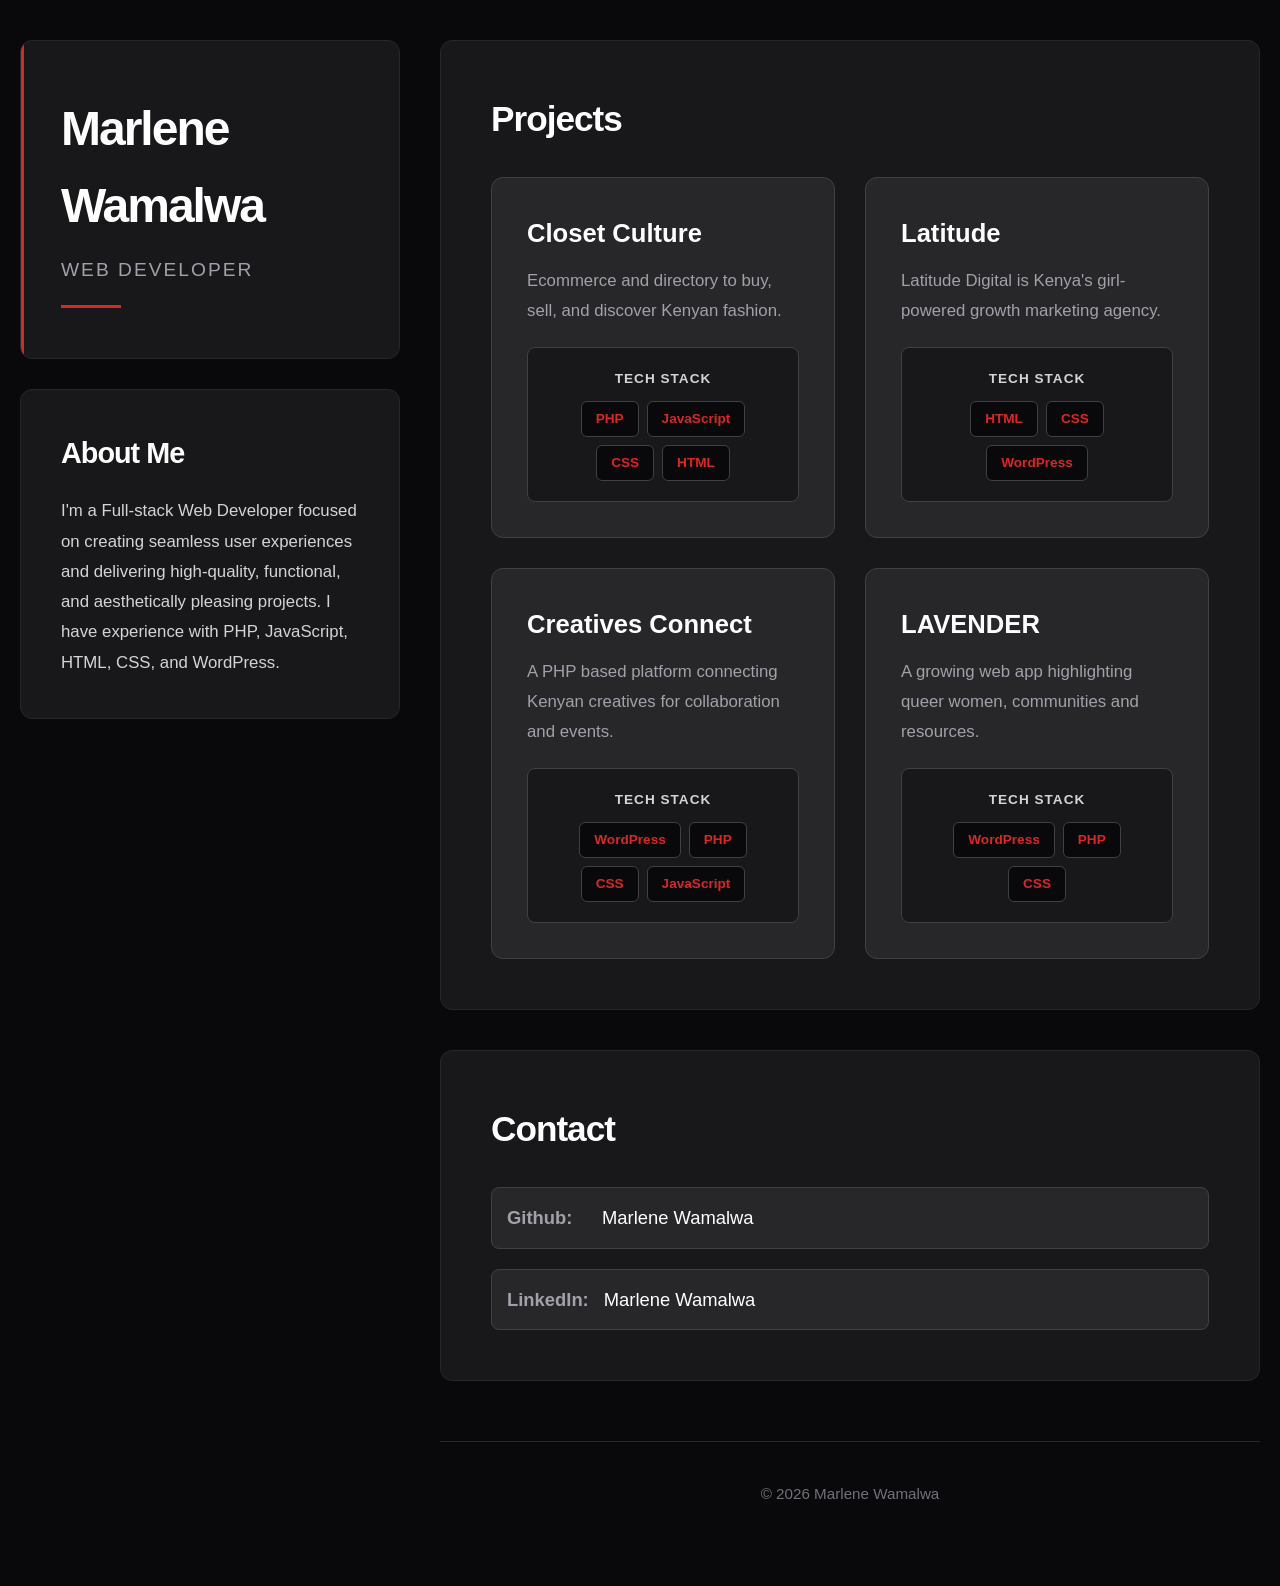
==== index.html @ 8cbe65fb "new portfolio" ====
<!DOCTYPE html>
<html lang="en">
<head>
  <meta charset="UTF-8" />
  <meta name="viewport" content="width=device-width, initial-scale=1.0" />
  <title>Marlene Wamalwa | Portfolio</title>
  <style>
    * {
      margin: 0;
      padding: 0;
      box-sizing: border-box;
    }

    body {
      font-family: -apple-system, BlinkMacSystemFont, 'Segoe UI', 'Roboto', 'Oxygen', 'Ubuntu', sans-serif;
      line-height: 1.6;
      color: #e4e4e7;
      background-color: #09090b;
      min-height: 100vh;
      overflow-x: hidden;
    }

    .container {
      display: flex;
      gap: 40px;
      max-width: 1400px;
      margin: 0 auto;
      padding: 40px 20px;
    }

    /* Animated background */
    .bg-animation {
      position: fixed;
      top: 0;
      left: 0;
      width: 100%;
      height: 100%;
      z-index: -1;
      opacity: 0.03;
    }

    .bg-animation canvas {
      display: block;
    }

    /* Left sidebar profile */
    .profile-sidebar {
      flex: 0 0 380px;
      position: sticky;
      top: 40px;
      height: fit-content;
    }

    header {
      background: #18181b;
      padding: 50px 40px;
      border-radius: 12px;
      border: 1px solid #27272a;
      margin-bottom: 30px;
      position: relative;
      overflow: hidden;
    }

    header::before {
      content: '';
      position: absolute;
      top: 0;
      left: 0;
      width: 3px;
      height: 100%;
      background: #dc2626;
    }

    header h1 {
      font-size: 3em;
      color: #ffffff;
      margin-bottom: 10px;
      font-weight: 700;
      letter-spacing: -2px;
      opacity: 0;
      animation: fadeInUp 0.8s ease forwards;
    }

    header p {
      font-size: 1.2em;
      color: #a1a1aa;
      font-weight: 400;
      letter-spacing: 2px;
      text-transform: uppercase;
      opacity: 0;
      animation: fadeInUp 0.8s ease 0.2s forwards;
    }

    .accent-line {
      width: 60px;
      height: 3px;
      background: #dc2626;
      margin: 20px 0 0;
      opacity: 0;
      animation: expandWidth 0.6s ease 0.4s forwards;
    }

    .about-section {
      background: #18181b;
      padding: 40px;
      border-radius: 12px;
      border: 1px solid #27272a;
      position: relative;
      overflow: hidden;
      opacity: 0;
      animation: fadeInUp 0.6s ease 0.3s forwards;
    }

    .about-section::before {
      content: '';
      position: absolute;
      top: 0;
      left: 0;
      width: 3px;
      height: 0;
      background: #dc2626;
      transition: height 0.5s ease;
    }

    .about-section:hover::before {
      height: 100%;
    }

    .about-section h2 {
      font-size: 1.8em;
      color: #ffffff;
      margin-bottom: 20px;
      font-weight: 600;
      letter-spacing: -1px;
    }

    .about-section p {
      font-size: 1.05em;
      color: #d4d4d8;
      line-height: 1.8;
    }

    /* Main content area */
    .main-content {
      flex: 1;
      min-width: 0;
    }

    section {
      background: #18181b;
      padding: 50px;
      margin-bottom: 40px;
      border-radius: 12px;
      border: 1px solid #27272a;
      position: relative;
      overflow: hidden;
      opacity: 0;
      transform: translateY(30px);
      animation: fadeInUp 0.6s ease forwards;
    }

    section:nth-child(1) { animation-delay: 0.5s; }
    section:nth-child(2) { animation-delay: 0.7s; }

    section::before {
      content: '';
      position: absolute;
      top: 0;
      left: 0;
      width: 3px;
      height: 0;
      background: #dc2626;
      transition: height 0.5s ease;
    }

    section:hover::before {
      height: 100%;
    }

    section h2 {
      font-size: 2.2em;
      color: #ffffff;
      margin-bottom: 30px;
      font-weight: 600;
      letter-spacing: -1px;
    }

    section p {
      font-size: 1.15em;
      color: #d4d4d8;
      line-height: 1.8;
    }

    .projects-grid {
      display: grid;
      grid-template-columns: repeat(auto-fit, minmax(320px, 1fr));
      gap: 30px;
      margin-top: 30px;
    }

    .project-link {
      text-decoration: none;
      color: inherit;
      display: block;
    }

    .project {
      background: #27272a;
      padding: 35px;
      border-radius: 12px;
      border: 1px solid #3f3f46;
      cursor: pointer;
      display: flex;
      flex-direction: column;
      height: 100%;
      position: relative;
      overflow: hidden;
      transition: all 0.3s ease;
    }

    .project:hover {
      transform: translateY(-8px);
      border-color: #dc2626;
      box-shadow: 0 20px 40px rgba(220, 38, 38, 0.2);
    }

    .project:hover h3 {
      color: #dc2626;
    }

    .project:hover .tech-stack {
      border-color: #dc2626;
    }

    .project h3 {
      font-size: 1.6em;
      color: #ffffff;
      margin-bottom: 12px;
      font-weight: 600;
      position: relative;
      z-index: 1;
      transition: all 0.3s ease;
    }

    .project > p {
      color: #a1a1aa;
      font-size: 1.05em;
      margin-bottom: 20px;
      flex-grow: 1;
      position: relative;
      z-index: 1;
    }
    
    .tech-stack {
      background: #18181b;
      border-radius: 8px;
      margin-top: auto;
      padding: 20px;
      border: 1px solid #3f3f46;
      position: relative;
      z-index: 1;
      transition: all 0.3s ease;
    }

    .tech-stack h4 {
      color: #d4d4d8;
      font-size: 0.85em;
      margin-bottom: 12px;
      text-align: center;
      text-transform: uppercase;
      letter-spacing: 1px;
      font-weight: 600;
    }

    .tech-tags {
      display: flex;
      flex-wrap: wrap;
      gap: 8px;
      justify-content: center;
    }

    .tech-tag {
      background: #09090b;
      color: #dc2626;
      padding: 6px 14px;
      border-radius: 6px;
      font-size: 0.85em;
      font-weight: 600;
      border: 1px solid #3f3f46;
      transition: all 0.2s ease;
    }

    .tech-tag:hover {
      background: #dc2626;
      color: #ffffff;
      border-color: #dc2626;
    }

    .contact-info {
      display: flex;
      flex-direction: column;
      gap: 20px;
    }

    .contact-item {
      display: flex;
      align-items: center;
      gap: 15px;
      font-size: 1.15em;
      padding: 15px;
      background: #27272a;
      border-radius: 8px;
      border: 1px solid #3f3f46;
      transition: all 0.3s ease;
    }

    .contact-item:hover {
      background: #18181b;
      border-color: #dc2626;
      transform: translateX(10px);
    }

    .contact-item span {
      color: #a1a1aa;
      font-weight: 600;
      min-width: 80px;
    }

    .contact-item a {
      color: #ffffff;
      text-decoration: none;
      font-weight: 500;
      transition: color 0.2s ease;
    }

    .contact-item a:hover {
      color: #dc2626;
    }

    footer {
      text-align: center;
      padding: 40px 20px;
      margin-top: 60px;
      border-top: 1px solid #27272a;
    }

    footer p {
      color: #71717a;
      font-size: 0.95em;
    }

    
    @keyframes fadeInUp {
      to {
        opacity: 1;
        transform: translateY(0);
      }
    }

    @keyframes expandWidth {
      to {
        opacity: 1;
        width: 60px;
      }
    }

    
    .scroll-indicator {
      position: fixed;
      top: 0;
      left: 0;
      height: 3px;
      background: #dc2626;
      z-index: 1000;
      transition: width 0.1s ease;
    }

    @media (max-width: 768px) {
      .container {
        flex-direction: column;
      }
      
      .profile-sidebar {
        position: static;
        flex: 1;
        width: 100%;
      }
      
      header h1 { font-size: 2.5em; }
      header p { font-size: 1em; }
      header { padding: 40px 30px; }
      
      .about-section { padding: 30px; }
      .about-section h2 { font-size: 1.5em; }
      
      section { padding: 30px 25px; }
      section h2 { font-size: 1.8em; }
      .projects-grid { grid-template-columns: 1fr; }
      .project { padding: 25px; }
      .contact-item { font-size: 1em; }
    }
  </style>
</head>
<body>
  
  <div class="scroll-indicator" id="scrollIndicator"></div>
  <div class="bg-animation">
    <canvas id="canvas"></canvas>
  </div>

  <div class="container">
  
    <div class="profile-sidebar">
      <header>
        <h1>Marlene Wamalwa</h1>
        <p>Web Developer</p>
        <div class="accent-line"></div>
      </header>

      <div class="about-section">
        <h2>About Me</h2>
        <p>
          I'm a Full-stack Web Developer focused on creating seamless user experiences and delivering high-quality, functional, and aesthetically pleasing projects. I have experience with PHP, JavaScript, HTML, CSS, and WordPress.
        </p>
      </div>
    </div>

  
    <div class="main-content">
      <section>
        <h2>Projects</h2>
        <div class="projects-grid">
          <a href="https://closetculture.co.ke" target="_blank" class="project-link">
            <div class="project">
              <h3>Closet Culture</h3>
              <p>Ecommerce and directory to buy, sell, and discover Kenyan fashion.</p>
              <div class="tech-stack">
                <h4>Tech Stack</h4>
                <div class="tech-tags">
                  <span class="tech-tag">PHP</span>
                  <span class="tech-tag">JavaScript</span>
                  <span class="tech-tag">CSS</span>
                  <span class="tech-tag">HTML</span>
                </div>
              </div>
            </div>
          </a>
          
          <a href="https://latitude.co.ke" target="_blank" class="project-link">
            <div class="project">
              <h3>Latitude</h3>
              <p>Latitude Digital is Kenya's girl-powered growth marketing agency.</p>
              <div class="tech-stack">
                <h4>Tech Stack</h4>
                <div class="tech-tags">
                  <span class="tech-tag">HTML</span>
                  <span class="tech-tag">CSS</span>
                  <span class="tech-tag">WordPress</span>
                </div>
              </div>
            </div>
          </a>
          
          <a href="https://creativesconnect.co.ke" target="_blank" class="project-link">
            <div class="project">
              <h3>Creatives Connect</h3>
              <p>A PHP based platform connecting Kenyan creatives for collaboration and events.</p>
              <div class="tech-stack">
                <h4>Tech Stack</h4>
                <div class="tech-tags">
                  <span class="tech-tag">WordPress</span>
                  <span class="tech-tag">PHP</span>
                  <span class="tech-tag">CSS</span>
                  <span class="tech-tag">JavaScript</span>
                </div>
              </div>
            </div>
          </a>

          <a href="https://lavender.co.ke" target="_blank" class="project-link">
            <div class="project">
              <h3>LAVENDER</h3>
              <p>A growing web app highlighting queer women, communities and resources.</p>
              <div class="tech-stack">
                <h4>Tech Stack</h4>
                <div class="tech-tags">
                  <span class="tech-tag">WordPress</span>
                  <span class="tech-tag">PHP</span>
                  <span class="tech-tag">CSS</span>
                </div>
              </div>
            </div>
          </a>
        </div>
      </section>

      <section>
        <h2>Contact</h2>
        <div class="contact-info">
          <div class="contact-item">
            <span>Github:</span>
            <a href="https://github.com/marlenewamalwa" target="_blank">Marlene Wamalwa</a>
          </div>
          <div class="contact-item">
            <span>LinkedIn:</span>
            <a href="https://www.linkedin.com/in/marlene-wamalwa-715496269/" target="_blank">Marlene Wamalwa</a>
          </div>
        </div>
      </section>

      <footer>
        <p>© 2026 Marlene Wamalwa</p>
      </footer>
    </div>
  </div>

  <script data-cfasync="false" src="/cdn-cgi/scripts/5c5dd728/cloudflare-static/email-decode.min.js"></script><script>
   
    window.addEventListener('scroll', () => {
      const winScroll = document.body.scrollTop || document.documentElement.scrollTop;
      const height = document.documentElement.scrollHeight - document.documentElement.clientHeight;
      const scrolled = (winScroll / height) * 100;
      document.getElementById('scrollIndicator').style.width = scrolled + '%';
    });

   
    const canvas = document.getElementById('canvas');
    const ctx = canvas.getContext('2d');
    
    canvas.width = window.innerWidth;
    canvas.height = window.innerHeight;

    window.addEventListener('resize', () => {
      canvas.width = window.innerWidth;
      canvas.height = window.innerHeight;
    });

    const particles = [];
    const particleCount = 50;

    class Particle {
      constructor() {
        this.x = Math.random() * canvas.width;
        this.y = Math.random() * canvas.height;
        this.vx = (Math.random() - 0.5) * 0.5;
        this.vy = (Math.random() - 0.5) * 0.5;
        this.radius = Math.random() * 2 + 1;
      }

      update() {
        this.x += this.vx;
        this.y += this.vy;

        if (this.x < 0 || this.x > canvas.width) this.vx *= -1;
        if (this.y < 0 || this.y > canvas.height) this.vy *= -1;
      }

      draw() {
        ctx.beginPath();
        ctx.arc(this.x, this.y, this.radius, 0, Math.PI * 2);
        ctx.fillStyle = 'rgba(220, 38, 38, 0.5)';
        ctx.fill();
      }
    }

    for (let i = 0; i < particleCount; i++) {
      particles.push(new Particle());
    }

    function connectParticles() {
      for (let i = 0; i < particles.length; i++) {
        for (let j = i + 1; j < particles.length; j++) {
          const dx = particles[i].x - particles[j].x;
          const dy = particles[i].y - particles[j].y;
          const distance = Math.sqrt(dx * dx + dy * dy);

          if (distance < 150) {
            ctx.beginPath();
            ctx.strokeStyle = `rgba(220, 38, 38, ${0.2 * (1 - distance / 150)})`;
            ctx.lineWidth = 1;
            ctx.moveTo(particles[i].x, particles[i].y);
            ctx.lineTo(particles[j].x, particles[j].y);
            ctx.stroke();
          }
        }
      }
    }

    function animate() {
      ctx.clearRect(0, 0, canvas.width, canvas.height);
      
      particles.forEach(particle => {
        particle.update();
        particle.draw();
      });

      connectParticles();
      requestAnimationFrame(animate);
    }

    animate();

    document.querySelectorAll('a[href^="#"]').forEach(anchor => {
      anchor.addEventListener('click'
, function (e) {
        e.preventDefault();
        document.querySelector(this.getAttribute('href')).scrollIntoView({
          behavior: 'smooth'
        });
      });
    });
  </script>
</body>
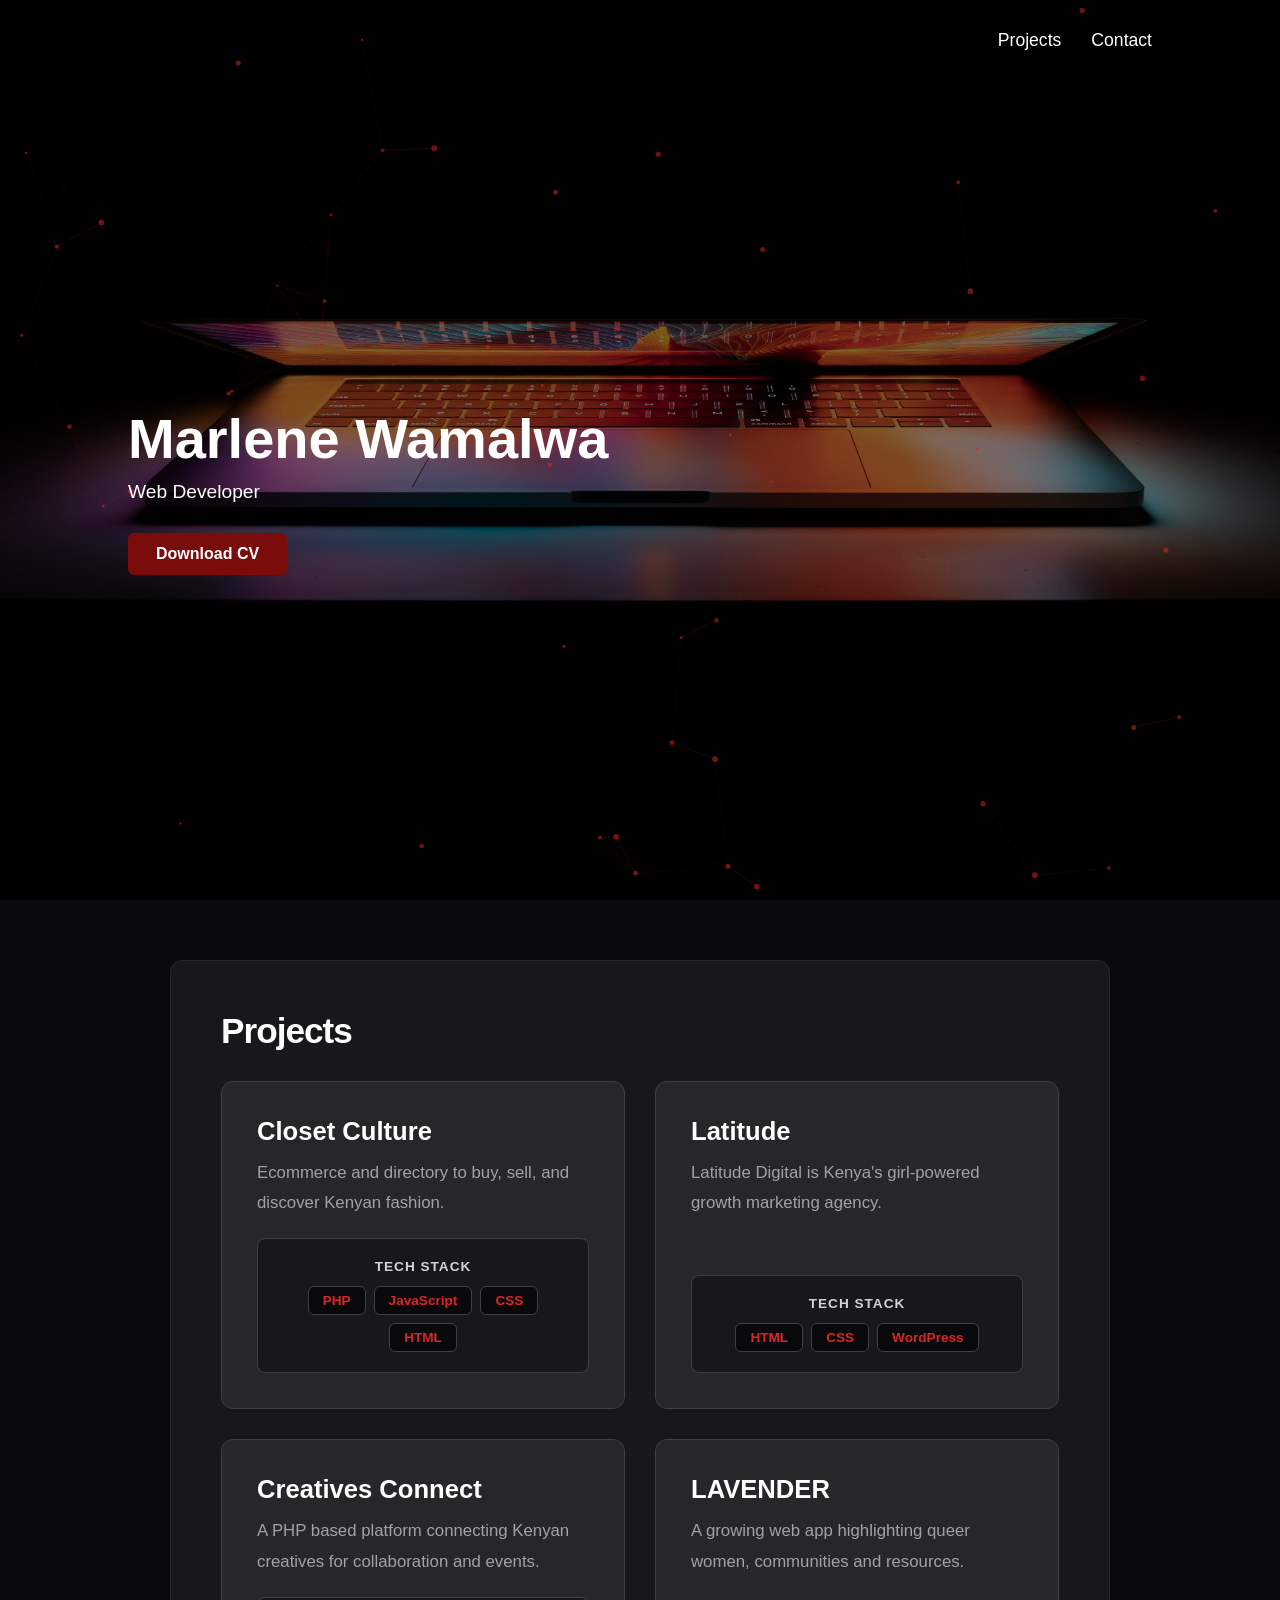
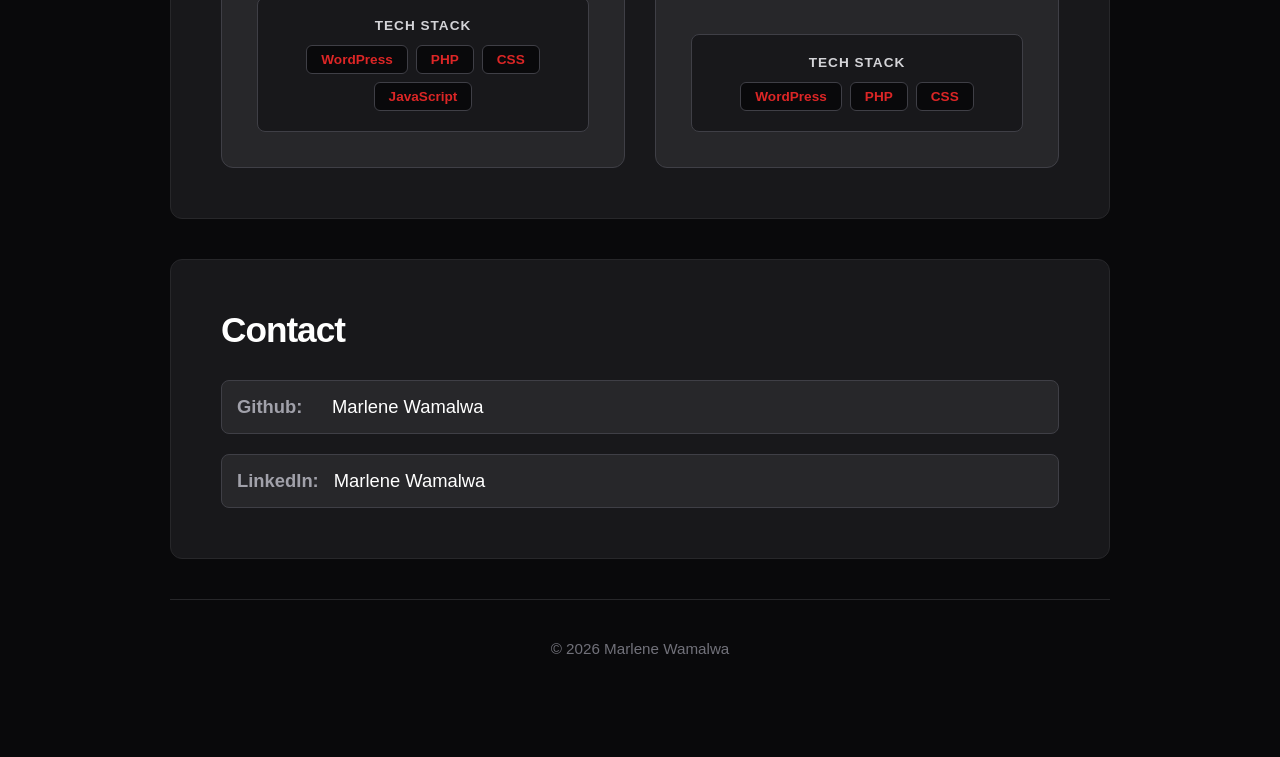
==== commit 59deceb7: "new portfolio" ====
--- a/index.html
+++ b/index.html
@@ -1,613 +1,595 @@
 <!DOCTYPE html>
 <html lang="en">
 <head>
-  <meta charset="UTF-8" />
-  <meta name="viewport" content="width=device-width, initial-scale=1.0" />
-  <title>Marlene Wamalwa | Portfolio</title>
-  <style>
-    * {
-      margin: 0;
-      padding: 0;
-      box-sizing: border-box;
-    }
-
-    body {
-      font-family: -apple-system, BlinkMacSystemFont, 'Segoe UI', 'Roboto', 'Oxygen', 'Ubuntu', sans-serif;
-      line-height: 1.6;
-      color: #e4e4e7;
-      background-color: #09090b;
-      min-height: 100vh;
-      overflow-x: hidden;
-    }
-
-    .container {
-      display: flex;
-      gap: 40px;
-      max-width: 1400px;
-      margin: 0 auto;
-      padding: 40px 20px;
-    }
-
-    /* Animated background */
-    .bg-animation {
-      position: fixed;
-      top: 0;
-      left: 0;
-      width: 100%;
-      height: 100%;
-      z-index: -1;
-      opacity: 0.03;
-    }
-
-    .bg-animation canvas {
-      display: block;
-    }
-
-    /* Left sidebar profile */
-    .profile-sidebar {
-      flex: 0 0 380px;
-      position: sticky;
-      top: 40px;
-      height: fit-content;
-    }
-
-    header {
-      background: #18181b;
-      padding: 50px 40px;
-      border-radius: 12px;
-      border: 1px solid #27272a;
-      margin-bottom: 30px;
-      position: relative;
-      overflow: hidden;
-    }
-
-    header::before {
-      content: '';
-      position: absolute;
-      top: 0;
-      left: 0;
-      width: 3px;
-      height: 100%;
-      background: #dc2626;
-    }
-
-    header h1 {
-      font-size: 3em;
-      color: #ffffff;
-      margin-bottom: 10px;
-      font-weight: 700;
-      letter-spacing: -2px;
-      opacity: 0;
-      animation: fadeInUp 0.8s ease forwards;
-    }
-
-    header p {
-      font-size: 1.2em;
-      color: #a1a1aa;
-      font-weight: 400;
-      letter-spacing: 2px;
-      text-transform: uppercase;
-      opacity: 0;
-      animation: fadeInUp 0.8s ease 0.2s forwards;
-    }
-
-    .accent-line {
-      width: 60px;
-      height: 3px;
-      background: #dc2626;
-      margin: 20px 0 0;
-      opacity: 0;
-      animation: expandWidth 0.6s ease 0.4s forwards;
-    }
-
-    .about-section {
-      background: #18181b;
-      padding: 40px;
-      border-radius: 12px;
-      border: 1px solid #27272a;
-      position: relative;
-      overflow: hidden;
-      opacity: 0;
-      animation: fadeInUp 0.6s ease 0.3s forwards;
-    }
-
-    .about-section::before {
-      content: '';
-      position: absolute;
-      top: 0;
-      left: 0;
-      width: 3px;
-      height: 0;
-      background: #dc2626;
-      transition: height 0.5s ease;
-    }
-
-    .about-section:hover::before {
-      height: 100%;
-    }
-
-    .about-section h2 {
-      font-size: 1.8em;
-      color: #ffffff;
-      margin-bottom: 20px;
-      font-weight: 600;
-      letter-spacing: -1px;
-    }
-
-    .about-section p {
-      font-size: 1.05em;
-      color: #d4d4d8;
-      line-height: 1.8;
-    }
-
-    /* Main content area */
-    .main-content {
-      flex: 1;
-      min-width: 0;
-    }
-
-    section {
-      background: #18181b;
-      padding: 50px;
-      margin-bottom: 40px;
-      border-radius: 12px;
-      border: 1px solid #27272a;
-      position: relative;
-      overflow: hidden;
-      opacity: 0;
-      transform: translateY(30px);
-      animation: fadeInUp 0.6s ease forwards;
-    }
-
-    section:nth-child(1) { animation-delay: 0.5s; }
-    section:nth-child(2) { animation-delay: 0.7s; }
-
-    section::before {
-      content: '';
-      position: absolute;
-      top: 0;
-      left: 0;
-      width: 3px;
-      height: 0;
-      background: #dc2626;
-      transition: height 0.5s ease;
-    }
-
-    section:hover::before {
-      height: 100%;
-    }
-
-    section h2 {
-      font-size: 2.2em;
-      color: #ffffff;
-      margin-bottom: 30px;
-      font-weight: 600;
-      letter-spacing: -1px;
-    }
-
-    section p {
-      font-size: 1.15em;
-      color: #d4d4d8;
-      line-height: 1.8;
-    }
-
-    .projects-grid {
-      display: grid;
-      grid-template-columns: repeat(auto-fit, minmax(320px, 1fr));
-      gap: 30px;
-      margin-top: 30px;
-    }
-
-    .project-link {
-      text-decoration: none;
-      color: inherit;
-      display: block;
-    }
-
-    .project {
-      background: #27272a;
-      padding: 35px;
-      border-radius: 12px;
-      border: 1px solid #3f3f46;
-      cursor: pointer;
-      display: flex;
-      flex-direction: column;
-      height: 100%;
-      position: relative;
-      overflow: hidden;
-      transition: all 0.3s ease;
-    }
-
-    .project:hover {
-      transform: translateY(-8px);
-      border-color: #dc2626;
-      box-shadow: 0 20px 40px rgba(220, 38, 38, 0.2);
-    }
-
-    .project:hover h3 {
-      color: #dc2626;
-    }
-
-    .project:hover .tech-stack {
-      border-color: #dc2626;
-    }
-
-    .project h3 {
-      font-size: 1.6em;
-      color: #ffffff;
-      margin-bottom: 12px;
-      font-weight: 600;
-      position: relative;
-      z-index: 1;
-      transition: all 0.3s ease;
-    }
-
-    .project > p {
-      color: #a1a1aa;
-      font-size: 1.05em;
-      margin-bottom: 20px;
-      flex-grow: 1;
-      position: relative;
-      z-index: 1;
-    }
-    
-    .tech-stack {
-      background: #18181b;
-      border-radius: 8px;
-      margin-top: auto;
-      padding: 20px;
-      border: 1px solid #3f3f46;
-      position: relative;
-      z-index: 1;
-      transition: all 0.3s ease;
-    }
-
-    .tech-stack h4 {
-      color: #d4d4d8;
-      font-size: 0.85em;
-      margin-bottom: 12px;
-      text-align: center;
-      text-transform: uppercase;
-      letter-spacing: 1px;
-      font-weight: 600;
-    }
-
-    .tech-tags {
-      display: flex;
-      flex-wrap: wrap;
-      gap: 8px;
-      justify-content: center;
-    }
-
-    .tech-tag {
-      background: #09090b;
-      color: #dc2626;
-      padding: 6px 14px;
-      border-radius: 6px;
-      font-size: 0.85em;
-      font-weight: 600;
-      border: 1px solid #3f3f46;
-      transition: all 0.2s ease;
-    }
-
-    .tech-tag:hover {
-      background: #dc2626;
-      color: #ffffff;
-      border-color: #dc2626;
-    }
-
-    .contact-info {
-      display: flex;
-      flex-direction: column;
-      gap: 20px;
-    }
-
-    .contact-item {
-      display: flex;
-      align-items: center;
-      gap: 15px;
-      font-size: 1.15em;
-      padding: 15px;
-      background: #27272a;
-      border-radius: 8px;
-      border: 1px solid #3f3f46;
-      transition: all 0.3s ease;
-    }
-
-    .contact-item:hover {
-      background: #18181b;
-      border-color: #dc2626;
-      transform: translateX(10px);
-    }
-
-    .contact-item span {
-      color: #a1a1aa;
-      font-weight: 600;
-      min-width: 80px;
-    }
-
-    .contact-item a {
-      color: #ffffff;
-      text-decoration: none;
-      font-weight: 500;
-      transition: color 0.2s ease;
-    }
-
-    .contact-item a:hover {
-      color: #dc2626;
-    }
-
-    footer {
-      text-align: center;
-      padding: 40px 20px;
-      margin-top: 60px;
-      border-top: 1px solid #27272a;
-    }
-
-    footer p {
-      color: #71717a;
-      font-size: 0.95em;
-    }
-
-    
-    @keyframes fadeInUp {
-      to {
+    <meta charset="UTF-8">
+    <meta name="viewport" content="width=device-width, initial-scale=1.0">
+    <title>Marlene Wamalwa Portfolio</title>
+    <style>
+/* General Reset */
+* {
+    margin: 0;
+    padding: 0;
+    box-sizing: border-box;
+    font-family: 'Segoe UI', Tahoma, Geneva, Verdana, sans-serif;
+}
+
+body {
+    background: #09090b;
+    color: #ffffff;
+}
+
+/* Scroll progress bar */
+.scroll-indicator {
+    position: fixed;
+    top: 0;
+    left: 0;
+    height: 3px;
+    width: 0;
+    background: #dc2626;
+    z-index: 1000;
+    transition: width 0.1s ease;
+}
+
+/* ─── Hero Section ─── */
+.hero-section {
+    height: 100vh;
+    width: 100%;
+    background: linear-gradient(rgba(0,0,0,0.5), rgba(0,0,0,0.5)),
+                url('images/laptop.jpg') no-repeat center center / cover;
+    display: flex;
+    flex-direction: column;
+    color: white;
+    padding: 0 10%;
+    position: relative;
+    overflow: hidden;
+}
+
+/* Canvas sits behind hero text */
+#canvas {
+    position: absolute;
+    inset: 0;
+    z-index: 0;
+    pointer-events: none;
+}
+
+/* Navbar */
+.navbar {
+    display: flex;
+    justify-content: flex-end;
+    padding: 30px 0;
+    position: relative;
+    z-index: 1;
+}
+
+.nav-links {
+    list-style: none;
+    display: flex;
+    gap: 30px;
+}
+
+.nav-links a {
+    text-decoration: none;
+    color: white;
+    font-weight: 500;
+    font-size: 1.1rem;
+    transition: opacity 0.3s;
+}
+
+.nav-links a:hover {
+    opacity: 0.7;
+}
+
+/* Hero text */
+.hero-content {
+    flex-grow: 1;
+    display: flex;
+    flex-direction: column;
+    justify-content: center;
+    align-items: flex-start;
+    position: relative;
+    z-index: 1;
+}
+
+.hero-content h1 {
+    font-size: 3.5rem;
+    margin-bottom: 10px;
+}
+
+.hero-content p {
+    font-size: 1.2rem;
+    margin-bottom: 30px;
+    font-weight: 300;
+}
+
+/* Download CV button */
+.btn-cv {
+    display: inline-block;
+    padding: 12px 28px;
+    background-color: #7a0c0c;
+    color: white;
+    text-decoration: none;
+    border-radius: 6px;
+    font-weight: 600;
+    transition: background 0.3s ease;
+}
+
+.btn-cv:hover {
+    background-color: #a01010;
+}
+
+/* ─── Main Layout ─── */
+main {
+    max-width: 1000px;
+    margin: 60px auto;
+    padding: 0 30px;
+}
+
+.main-content {
+    width: 100%;
+}
+
+/* ─── Sections ─── */
+section {
+    background: #18181b;
+    padding: 50px;
+    margin-bottom: 40px;
+    border-radius: 12px;
+    border: 1px solid #27272a;
+    position: relative;
+    overflow: hidden;
+    opacity: 0;
+    transform: translateY(30px);
+    animation: fadeInUp 0.6s ease forwards;
+}
+
+section:nth-child(1) { animation-delay: 0.3s; }
+section:nth-child(2) { animation-delay: 0.5s; }
+
+/* Red left-edge bar on hover */
+section::before {
+    content: '';
+    position: absolute;
+    top: 0;
+    left: 0;
+    width: 3px;
+    height: 0;
+    background: #dc2626;
+    transition: height 0.5s ease;
+}
+
+section:hover::before {
+    height: 100%;
+}
+
+section h2 {
+    font-size: 2.2em;
+    color: #ffffff;
+    margin-bottom: 30px;
+    font-weight: 600;
+    letter-spacing: -1px;
+}
+
+section p {
+    font-size: 1.15em;
+    color: #d4d4d8;
+    line-height: 1.8;
+}
+
+/* ─── Projects Grid ─── */
+.projects-grid {
+    display: grid;
+    grid-template-columns: repeat(auto-fit, minmax(280px, 1fr));
+    gap: 30px;
+    margin-top: 30px;
+}
+
+.project-link {
+    text-decoration: none;
+    color: inherit;
+    display: block;
+}
+
+.project {
+    background: #27272a;
+    padding: 35px;
+    border-radius: 12px;
+    border: 1px solid #3f3f46;
+    cursor: pointer;
+    display: flex;
+    flex-direction: column;
+    height: 100%;
+    position: relative;
+    overflow: hidden;
+    transition: all 0.3s ease;
+}
+
+.project:hover {
+    transform: translateY(-8px);
+    border-color: #dc2626;
+    box-shadow: 0 20px 40px rgba(220, 38, 38, 0.2);
+}
+
+.project:hover h3 {
+    color: #dc2626;
+}
+
+.project:hover .tech-stack {
+    border-color: #dc2626;
+}
+
+.project h3 {
+    font-size: 1.6em;
+    color: #ffffff;
+    margin-bottom: 12px;
+    font-weight: 600;
+    position: relative;
+    z-index: 1;
+    transition: color 0.3s ease;
+}
+
+.project > p {
+    color: #a1a1aa;
+    font-size: 1.05em;
+    margin-bottom: 20px;
+    flex-grow: 1;
+    position: relative;
+    z-index: 1;
+}
+
+/* Tech stack box inside each card */
+.tech-stack {
+    background: #18181b;
+    border-radius: 8px;
+    margin-top: auto;
+    padding: 20px;
+    border: 1px solid #3f3f46;
+    position: relative;
+    z-index: 1;
+    transition: border-color 0.3s ease;
+}
+
+.tech-stack h4 {
+    color: #d4d4d8;
+    font-size: 0.85em;
+    margin-bottom: 12px;
+    text-align: center;
+    text-transform: uppercase;
+    letter-spacing: 1px;
+    font-weight: 600;
+}
+
+.tech-tags {
+    display: flex;
+    flex-wrap: wrap;
+    gap: 8px;
+    justify-content: center;
+}
+
+.tech-tag {
+    background: #09090b;
+    color: #dc2626;
+    padding: 6px 14px;
+    border-radius: 6px;
+    font-size: 0.85em;
+    font-weight: 600;
+    border: 1px solid #3f3f46;
+    transition: all 0.2s ease;
+}
+
+.tech-tag:hover {
+    background: #dc2626;
+    color: #ffffff;
+    border-color: #dc2626;
+}
+
+/* ─── Contact ─── */
+.contact-info {
+    display: flex;
+    flex-direction: column;
+    gap: 20px;
+}
+
+.contact-item {
+    display: flex;
+    align-items: center;
+    gap: 15px;
+    font-size: 1.15em;
+    padding: 15px;
+    background: #27272a;
+    border-radius: 8px;
+    border: 1px solid #3f3f46;
+    transition: all 0.3s ease;
+}
+
+.contact-item:hover {
+    background: #18181b;
+    border-color: #dc2626;
+    transform: translateX(10px);
+}
+
+.contact-item span {
+    color: #a1a1aa;
+    font-weight: 600;
+    min-width: 80px;
+}
+
+.contact-item a {
+    color: #ffffff;
+    text-decoration: none;
+    font-weight: 500;
+    transition: color 0.2s ease;
+}
+
+.contact-item a:hover {
+    color: #dc2626;
+}
+
+/* ─── Footer ─── */
+footer {
+    text-align: center;
+    padding: 40px 20px;
+    margin-top: 20px;
+    border-top: 1px solid #27272a;
+}
+
+footer p {
+    color: #71717a;
+    font-size: 0.95em;
+}
+
+/* ─── Animations ─── */
+@keyframes fadeInUp {
+    to {
         opacity: 1;
         transform: translateY(0);
-      }
-    }
-
-    @keyframes expandWidth {
-      to {
-        opacity: 1;
-        width: 60px;
-      }
-    }
-
-    
-    .scroll-indicator {
-      position: fixed;
-      top: 0;
-      left: 0;
-      height: 3px;
-      background: #dc2626;
-      z-index: 1000;
-      transition: width 0.1s ease;
-    }
-
-    @media (max-width: 768px) {
-      .container {
-        flex-direction: column;
-      }
-      
-      .profile-sidebar {
-        position: static;
-        flex: 1;
-        width: 100%;
-      }
-      
-      header h1 { font-size: 2.5em; }
-      header p { font-size: 1em; }
-      header { padding: 40px 30px; }
-      
-      .about-section { padding: 30px; }
-      .about-section h2 { font-size: 1.5em; }
-      
-      section { padding: 30px 25px; }
-      section h2 { font-size: 1.8em; }
-      .projects-grid { grid-template-columns: 1fr; }
-      .project { padding: 25px; }
-      .contact-item { font-size: 1em; }
-    }
-  </style>
+    }
+}
+
+/* ─── Responsive ─── */
+@media (max-width: 768px) {
+    .hero-section {
+        padding: 0 5%;
+    }
+
+    .hero-content h1 {
+        font-size: 2.5rem;
+    }
+
+    .navbar {
+        justify-content: center;
+    }
+
+    main {
+        margin: 40px auto;
+        padding: 0 16px;
+    }
+
+    section {
+        padding: 30px 25px;
+    }
+
+    section h2 {
+        font-size: 1.8em;
+    }
+
+    .projects-grid {
+        grid-template-columns: 1fr;
+    }
+
+    .project {
+        padding: 25px;
+    }
+
+    .contact-item {
+        font-size: 1em;
+    }
+}
+    </style>
 </head>
 <body>
-  
-  <div class="scroll-indicator" id="scrollIndicator"></div>
-  <div class="bg-animation">
+
+<!-- Scroll progress indicator -->
+<div class="scroll-indicator" id="scrollIndicator"></div>
+
+<!-- Hero -->
+<header class="hero-section">
+    <!-- Particle canvas -->
     <canvas id="canvas"></canvas>
-  </div>
-
-  <div class="container">
-  
-    <div class="profile-sidebar">
-      <header>
+
+    <nav class="navbar">
+        <ul class="nav-links">
+            <li><a href="#projects">Projects</a></li>
+            <li><a href="#contact">Contact</a></li>
+        </ul>
+    </nav>
+
+    <div class="hero-content">
         <h1>Marlene Wamalwa</h1>
         <p>Web Developer</p>
-        <div class="accent-line"></div>
-      </header>
-
-      <div class="about-section">
-        <h2>About Me</h2>
-        <p>
-          I'm a Full-stack Web Developer focused on creating seamless user experiences and delivering high-quality, functional, and aesthetically pleasing projects. I have experience with PHP, JavaScript, HTML, CSS, and WordPress.
-        </p>
-      </div>
+        <a href="#" class="btn-cv">Download CV</a>
     </div>
-
-  
+</header>
+
+<!-- Main -->
+<main>
     <div class="main-content">
-      <section>
-        <h2>Projects</h2>
-        <div class="projects-grid">
-          <a href="https://closetculture.co.ke" target="_blank" class="project-link">
-            <div class="project">
-              <h3>Closet Culture</h3>
-              <p>Ecommerce and directory to buy, sell, and discover Kenyan fashion.</p>
-              <div class="tech-stack">
-                <h4>Tech Stack</h4>
-                <div class="tech-tags">
-                  <span class="tech-tag">PHP</span>
-                  <span class="tech-tag">JavaScript</span>
-                  <span class="tech-tag">CSS</span>
-                  <span class="tech-tag">HTML</span>
+
+        <section id="projects">
+            <h2>Projects</h2>
+            <div class="projects-grid">
+
+                <a href="https://closetculture.co.ke" target="_blank" class="project-link">
+                    <div class="project">
+                        <h3>Closet Culture</h3>
+                        <p>Ecommerce and directory to buy, sell, and discover Kenyan fashion.</p>
+                        <div class="tech-stack">
+                            <h4>Tech Stack</h4>
+                            <div class="tech-tags">
+                                <span class="tech-tag">PHP</span>
+                                <span class="tech-tag">JavaScript</span>
+                                <span class="tech-tag">CSS</span>
+                                <span class="tech-tag">HTML</span>
+                            </div>
+                        </div>
+                    </div>
+                </a>
+
+                <a href="https://latitude.co.ke" target="_blank" class="project-link">
+                    <div class="project">
+                        <h3>Latitude</h3>
+                        <p>Latitude Digital is Kenya's girl-powered growth marketing agency.</p>
+                        <div class="tech-stack">
+                            <h4>Tech Stack</h4>
+                            <div class="tech-tags">
+                                <span class="tech-tag">HTML</span>
+                                <span class="tech-tag">CSS</span>
+                                <span class="tech-tag">WordPress</span>
+                            </div>
+                        </div>
+                    </div>
+                </a>
+
+                <a href="https://creativesconnect.co.ke" target="_blank" class="project-link">
+                    <div class="project">
+                        <h3>Creatives Connect</h3>
+                        <p>A PHP based platform connecting Kenyan creatives for collaboration and events.</p>
+                        <div class="tech-stack">
+                            <h4>Tech Stack</h4>
+                            <div class="tech-tags">
+                                <span class="tech-tag">WordPress</span>
+                                <span class="tech-tag">PHP</span>
+                                <span class="tech-tag">CSS</span>
+                                <span class="tech-tag">JavaScript</span>
+                            </div>
+                        </div>
+                    </div>
+                </a>
+
+                <a href="https://lavender.co.ke" target="_blank" class="project-link">
+                    <div class="project">
+                        <h3>LAVENDER</h3>
+                        <p>A growing web app highlighting queer women, communities and resources.</p>
+                        <div class="tech-stack">
+                            <h4>Tech Stack</h4>
+                            <div class="tech-tags">
+                                <span class="tech-tag">WordPress</span>
+                                <span class="tech-tag">PHP</span>
+                                <span class="tech-tag">CSS</span>
+                            </div>
+                        </div>
+                    </div>
+                </a>
+
+            </div>
+        </section>
+
+        <section id="contact">
+            <h2>Contact</h2>
+            <div class="contact-info">
+                <div class="contact-item">
+                    <span>Github:</span>
+                    <a href="https://github.com/marlenewamalwa" target="_blank">Marlene Wamalwa</a>
                 </div>
-              </div>
+                <div class="contact-item">
+                    <span>LinkedIn:</span>
+                    <a href="https://www.linkedin.com/in/marlene-wamalwa-715496269/" target="_blank">Marlene Wamalwa</a>
+                </div>
             </div>
-          </a>
-          
-          <a href="https://latitude.co.ke" target="_blank" class="project-link">
-            <div class="project">
-              <h3>Latitude</h3>
-              <p>Latitude Digital is Kenya's girl-powered growth marketing agency.</p>
-              <div class="tech-stack">
-                <h4>Tech Stack</h4>
-                <div class="tech-tags">
-                  <span class="tech-tag">HTML</span>
-                  <span class="tech-tag">CSS</span>
-                  <span class="tech-tag">WordPress</span>
-                </div>
-              </div>
-            </div>
-          </a>
-          
-          <a href="https://creativesconnect.co.ke" target="_blank" class="project-link">
-            <div class="project">
-              <h3>Creatives Connect</h3>
-              <p>A PHP based platform connecting Kenyan creatives for collaboration and events.</p>
-              <div class="tech-stack">
-                <h4>Tech Stack</h4>
-                <div class="tech-tags">
-                  <span class="tech-tag">WordPress</span>
-                  <span class="tech-tag">PHP</span>
-                  <span class="tech-tag">CSS</span>
-                  <span class="tech-tag">JavaScript</span>
-                </div>
-              </div>
-            </div>
-          </a>
-
-          <a href="https://lavender.co.ke" target="_blank" class="project-link">
-            <div class="project">
-              <h3>LAVENDER</h3>
-              <p>A growing web app highlighting queer women, communities and resources.</p>
-              <div class="tech-stack">
-                <h4>Tech Stack</h4>
-                <div class="tech-tags">
-                  <span class="tech-tag">WordPress</span>
-                  <span class="tech-tag">PHP</span>
-                  <span class="tech-tag">CSS</span>
-                </div>
-              </div>
-            </div>
-          </a>
-        </div>
-      </section>
-
-      <section>
-        <h2>Contact</h2>
-        <div class="contact-info">
-          <div class="contact-item">
-            <span>Github:</span>
-            <a href="https://github.com/marlenewamalwa" target="_blank">Marlene Wamalwa</a>
-          </div>
-          <div class="contact-item">
-            <span>LinkedIn:</span>
-            <a href="https://www.linkedin.com/in/marlene-wamalwa-715496269/" target="_blank">Marlene Wamalwa</a>
-          </div>
-        </div>
-      </section>
-
-      <footer>
-        <p>© 2026 Marlene Wamalwa</p>
-      </footer>
+        </section>
+
+        <footer>
+            <p>© 2026 Marlene Wamalwa</p>
+        </footer>
     </div>
-  </div>
-
-  <script data-cfasync="false" src="/cdn-cgi/scripts/5c5dd728/cloudflare-static/email-decode.min.js"></script><script>
-   
+</main>
+
+<script>
+    // ─── Scroll progress bar ───
     window.addEventListener('scroll', () => {
-      const winScroll = document.body.scrollTop || document.documentElement.scrollTop;
-      const height = document.documentElement.scrollHeight - document.documentElement.clientHeight;
-      const scrolled = (winScroll / height) * 100;
-      document.getElementById('scrollIndicator').style.width = scrolled + '%';
+        const winScroll = document.body.scrollTop || document.documentElement.scrollTop;
+        const height = document.documentElement.scrollHeight - document.documentElement.clientHeight;
+        const scrolled = (winScroll / height) * 100;
+        document.getElementById('scrollIndicator').style.width = scrolled + '%';
     });
 
-   
+    // ─── Particle canvas ───
     const canvas = document.getElementById('canvas');
     const ctx = canvas.getContext('2d');
-    
-    canvas.width = window.innerWidth;
-    canvas.height = window.innerHeight;
-
-    window.addEventListener('resize', () => {
-      canvas.width = window.innerWidth;
-      canvas.height = window.innerHeight;
-    });
+
+    function resizeCanvas() {
+        canvas.width = canvas.parentElement.clientWidth;
+        canvas.height = canvas.parentElement.clientHeight;
+    }
+    resizeCanvas();
+    window.addEventListener('resize', resizeCanvas);
 
     const particles = [];
     const particleCount = 50;
 
     class Particle {
-      constructor() {
-        this.x = Math.random() * canvas.width;
-        this.y = Math.random() * canvas.height;
-        this.vx = (Math.random() - 0.5) * 0.5;
-        this.vy = (Math.random() - 0.5) * 0.5;
-        this.radius = Math.random() * 2 + 1;
-      }
-
-      update() {
-        this.x += this.vx;
-        this.y += this.vy;
-
-        if (this.x < 0 || this.x > canvas.width) this.vx *= -1;
-        if (this.y < 0 || this.y > canvas.height) this.vy *= -1;
-      }
-
-      draw() {
-        ctx.beginPath();
-        ctx.arc(this.x, this.y, this.radius, 0, Math.PI * 2);
-        ctx.fillStyle = 'rgba(220, 38, 38, 0.5)';
-        ctx.fill();
-      }
+        constructor() {
+            this.x = Math.random() * canvas.width;
+            this.y = Math.random() * canvas.height;
+            this.vx = (Math.random() - 0.5) * 0.5;
+            this.vy = (Math.random() - 0.5) * 0.5;
+            this.radius = Math.random() * 2 + 1;
+        }
+
+        update() {
+            this.x += this.vx;
+            this.y += this.vy;
+            if (this.x < 0 || this.x > canvas.width) this.vx *= -1;
+            if (this.y < 0 || this.y > canvas.height) this.vy *= -1;
+        }
+
+        draw() {
+            ctx.beginPath();
+            ctx.arc(this.x, this.y, this.radius, 0, Math.PI * 2);
+            ctx.fillStyle = 'rgba(220, 38, 38, 0.5)';
+            ctx.fill();
+        }
     }
 
     for (let i = 0; i < particleCount; i++) {
-      particles.push(new Particle());
+        particles.push(new Particle());
     }
 
     function connectParticles() {
-      for (let i = 0; i < particles.length; i++) {
-        for (let j = i + 1; j < particles.length; j++) {
-          const dx = particles[i].x - particles[j].x;
-          const dy = particles[i].y - particles[j].y;
-          const distance = Math.sqrt(dx * dx + dy * dy);
-
-          if (distance < 150) {
-            ctx.beginPath();
-            ctx.strokeStyle = `rgba(220, 38, 38, ${0.2 * (1 - distance / 150)})`;
-            ctx.lineWidth = 1;
-            ctx.moveTo(particles[i].x, particles[i].y);
-            ctx.lineTo(particles[j].x, particles[j].y);
-            ctx.stroke();
-          }
+        for (let i = 0; i < particles.length; i++) {
+            for (let j = i + 1; j < particles.length; j++) {
+                const dx = particles[i].x - particles[j].x;
+                const dy = particles[i].y - particles[j].y;
+                const distance = Math.sqrt(dx * dx + dy * dy);
+                if (distance < 150) {
+                    ctx.beginPath();
+                    ctx.strokeStyle = `rgba(220, 38, 38, ${0.2 * (1 - distance / 150)})`;
+                    ctx.lineWidth = 1;
+                    ctx.moveTo(particles[i].x, particles[i].y);
+                    ctx.lineTo(particles[j].x, particles[j].y);
+                    ctx.stroke();
+                }
+            }
         }
-      }
     }
 
     function animate() {
-      ctx.clearRect(0, 0, canvas.width, canvas.height);
-      
-      particles.forEach(particle => {
-        particle.update();
-        particle.draw();
-      });
-
-      connectParticles();
-      requestAnimationFrame(animate);
-    }
-
+        ctx.clearRect(0, 0, canvas.width, canvas.height);
+        particles.forEach(p => { p.update(); p.draw(); });
+        connectParticles();
+        requestAnimationFrame(animate);
+    }
     animate();
 
+    // ─── Smooth scroll for nav links ───
     document.querySelectorAll('a[href^="#"]').forEach(anchor => {
-      anchor.addEventListener('click'
-, function (e) {
-        e.preventDefault();
-        document.querySelector(this.getAttribute('href')).scrollIntoView({
-          behavior: 'smooth'
+        anchor.addEventListener('click', function (e) {
+            e.preventDefault();
+            const target = document.querySelector(this.getAttribute('href'));
+            if (target) {
+                target.scrollIntoView({ behavior: 'smooth' });
+            }
         });
-      });
     });
-  </script>
-</body>+</script>
+</body>
+</html>
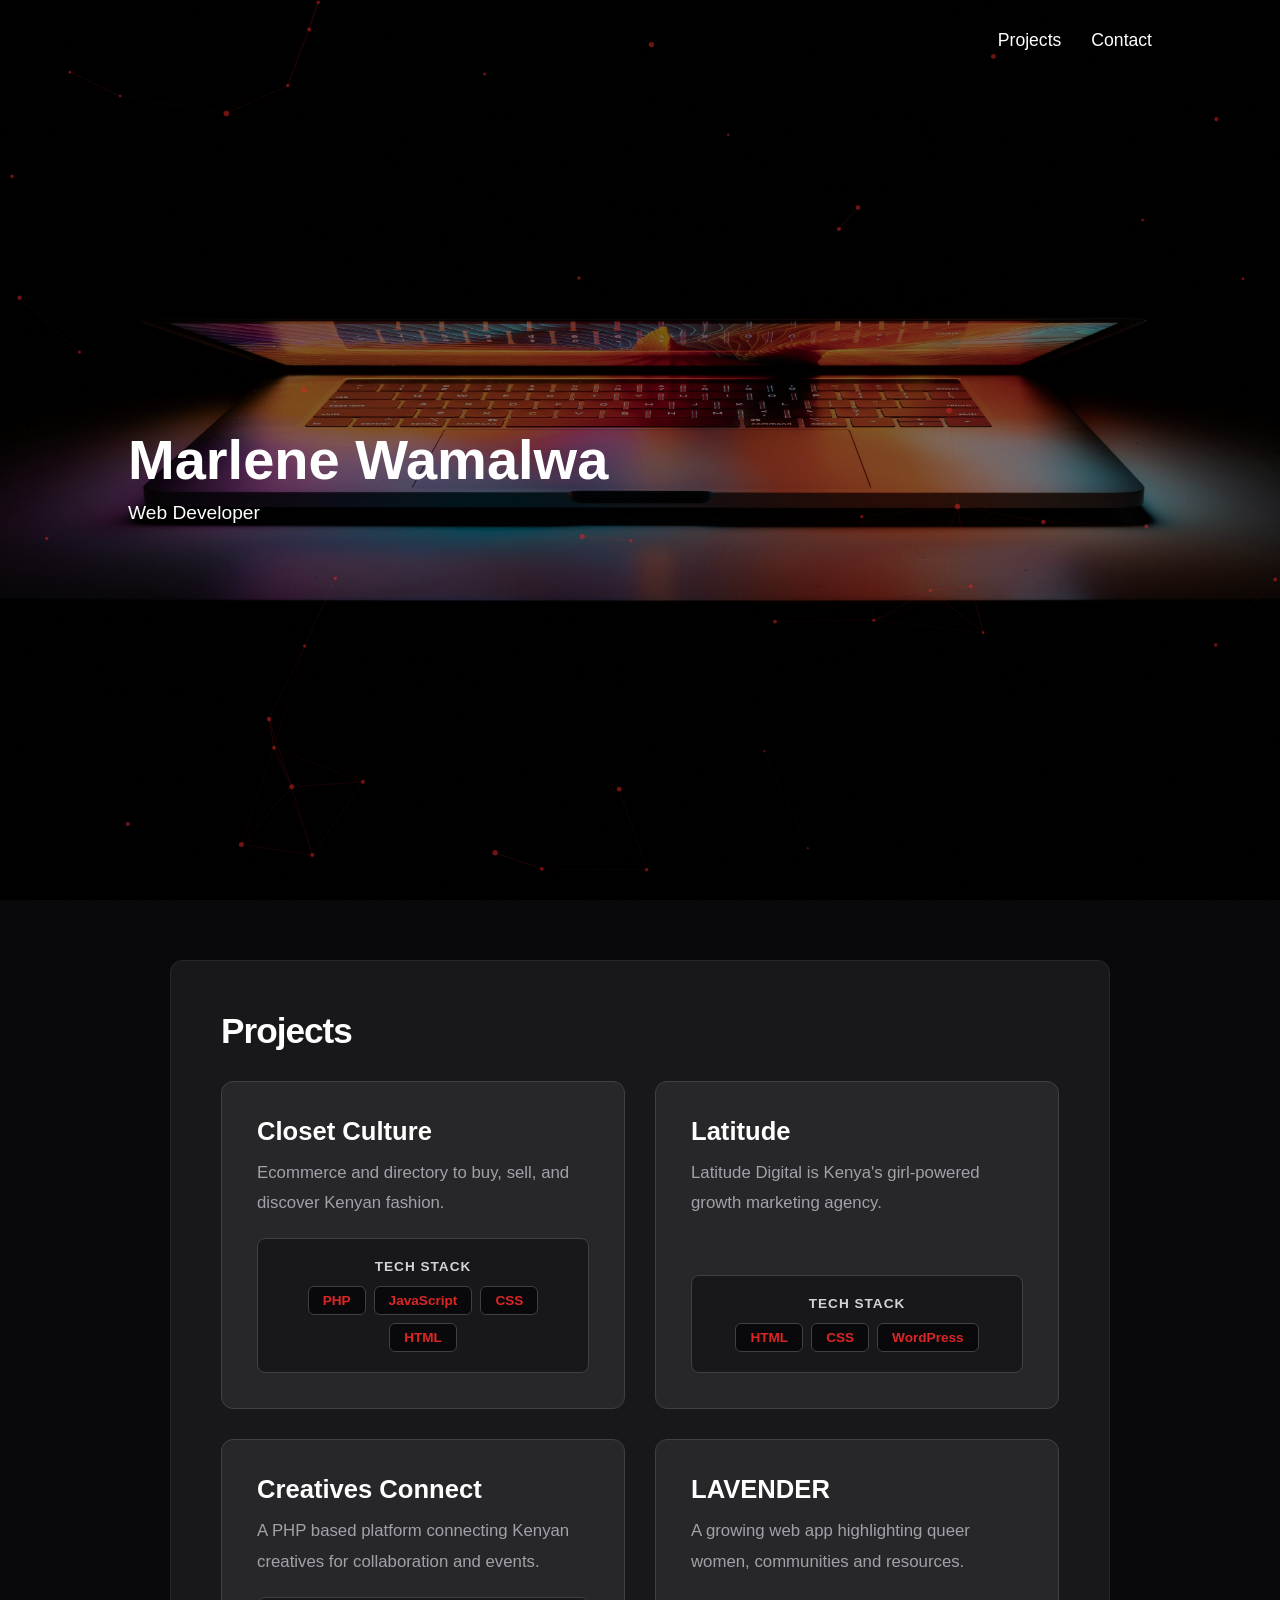
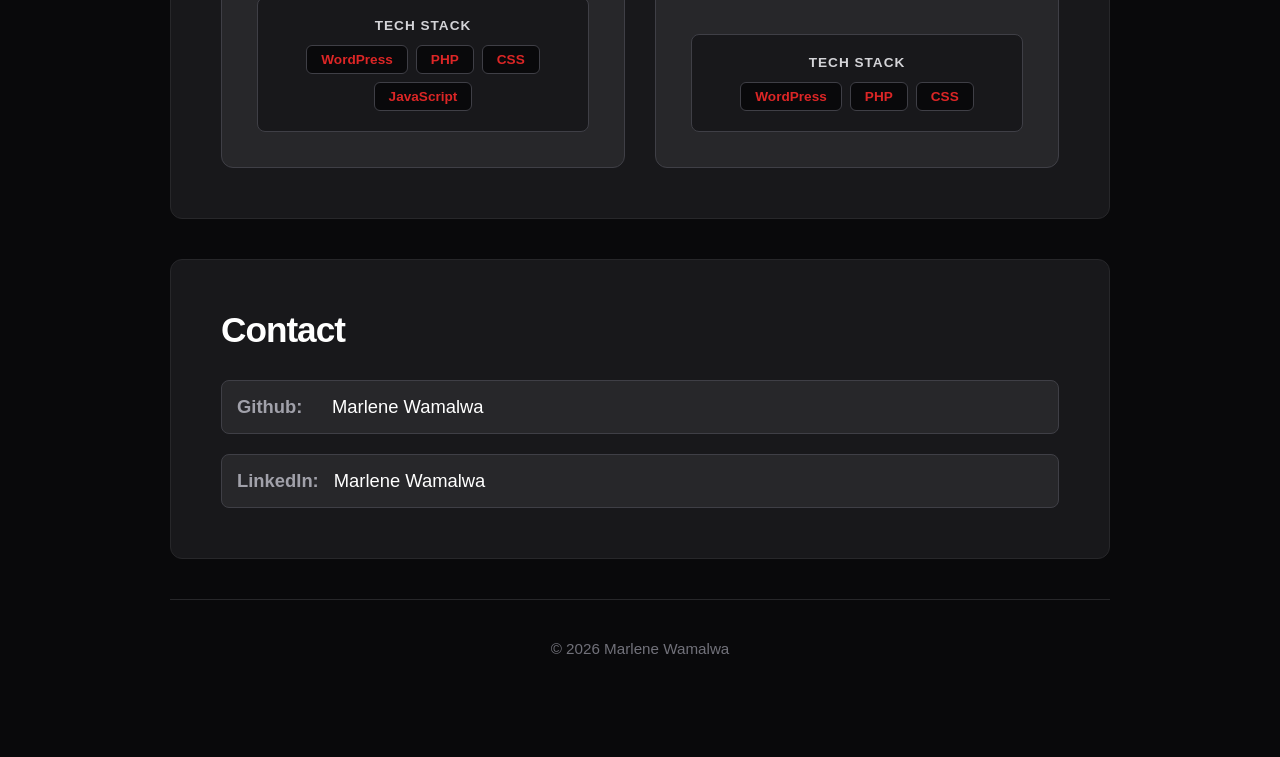
==== commit 2032ad54: "Remove 'Download CV' link from index.html Removed the 'Download CV' link from the hero section." ====
--- a/index.html
+++ b/index.html
@@ -406,7 +406,6 @@
     <div class="hero-content">
         <h1>Marlene Wamalwa</h1>
         <p>Web Developer</p>
-        <a href="#" class="btn-cv">Download CV</a>
     </div>
 </header>
 
@@ -592,4 +591,4 @@
     });
 </script>
 </body>
-</html>+</html>
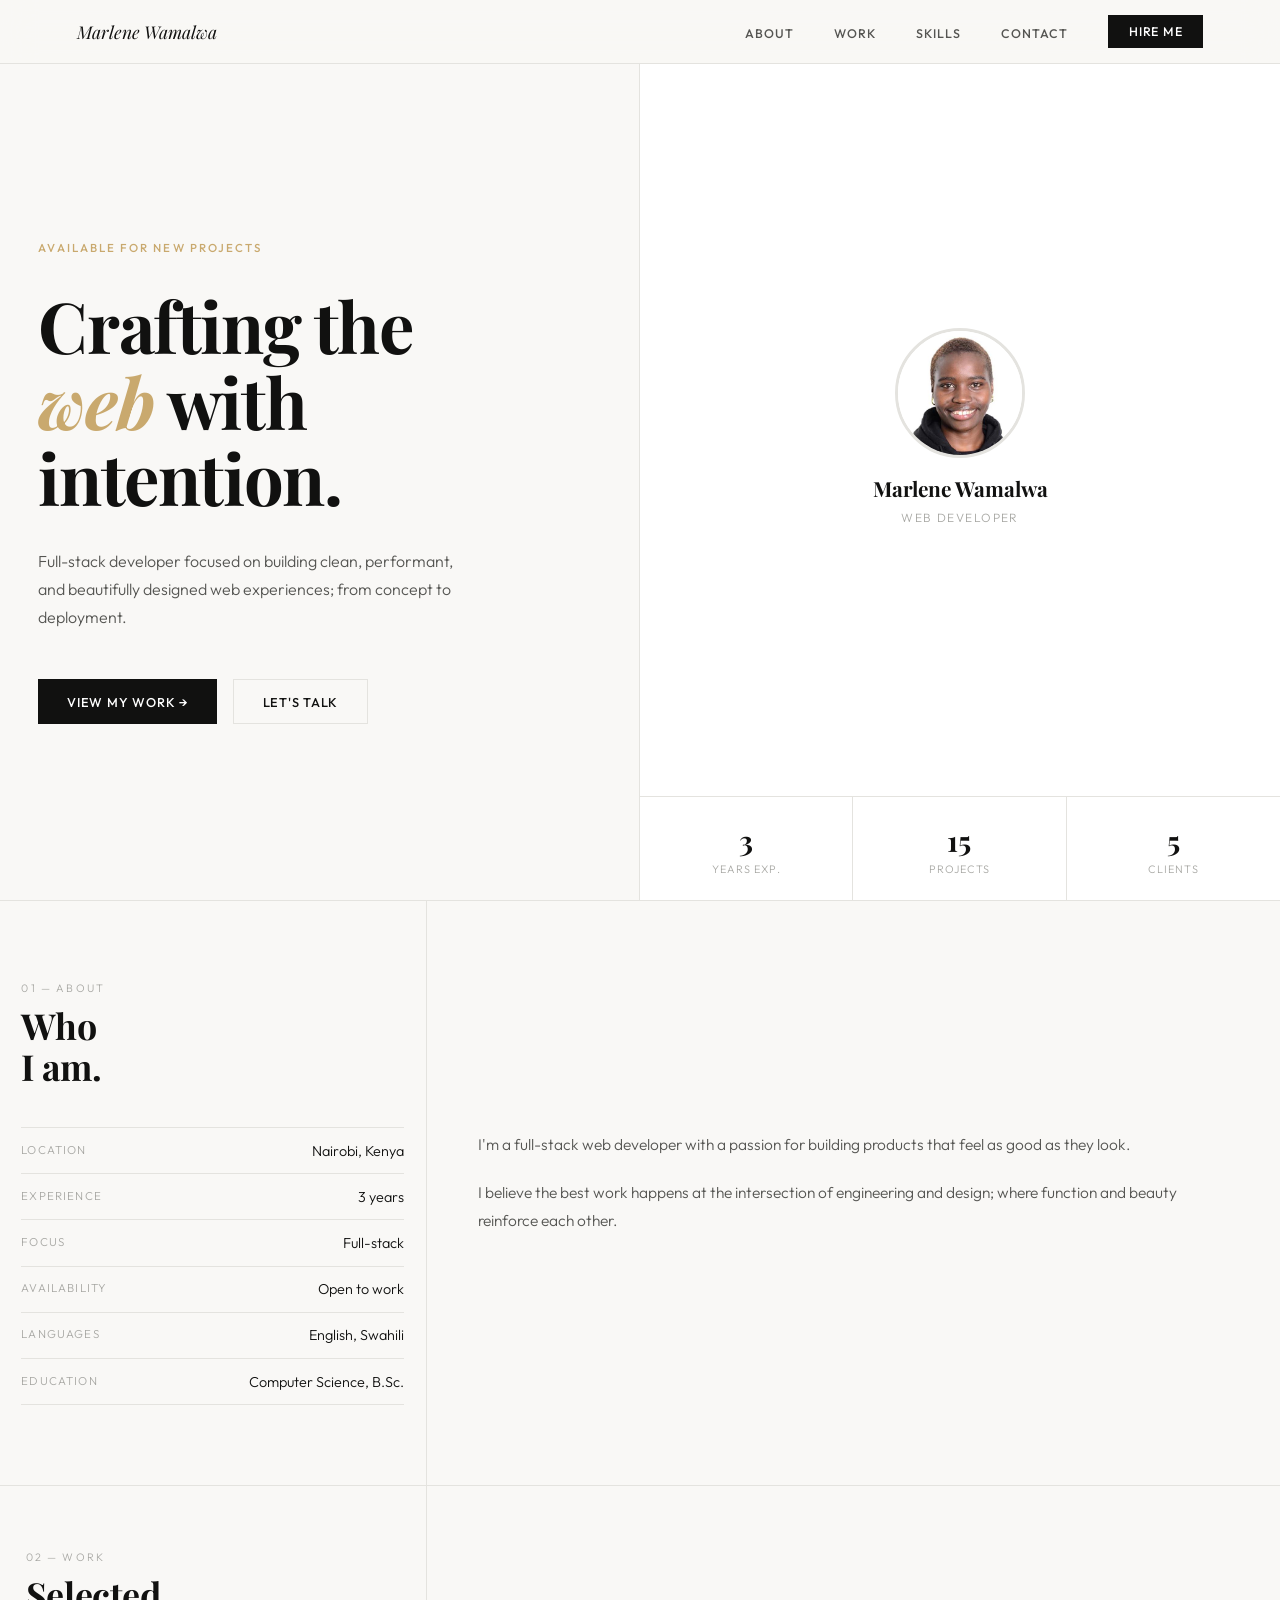
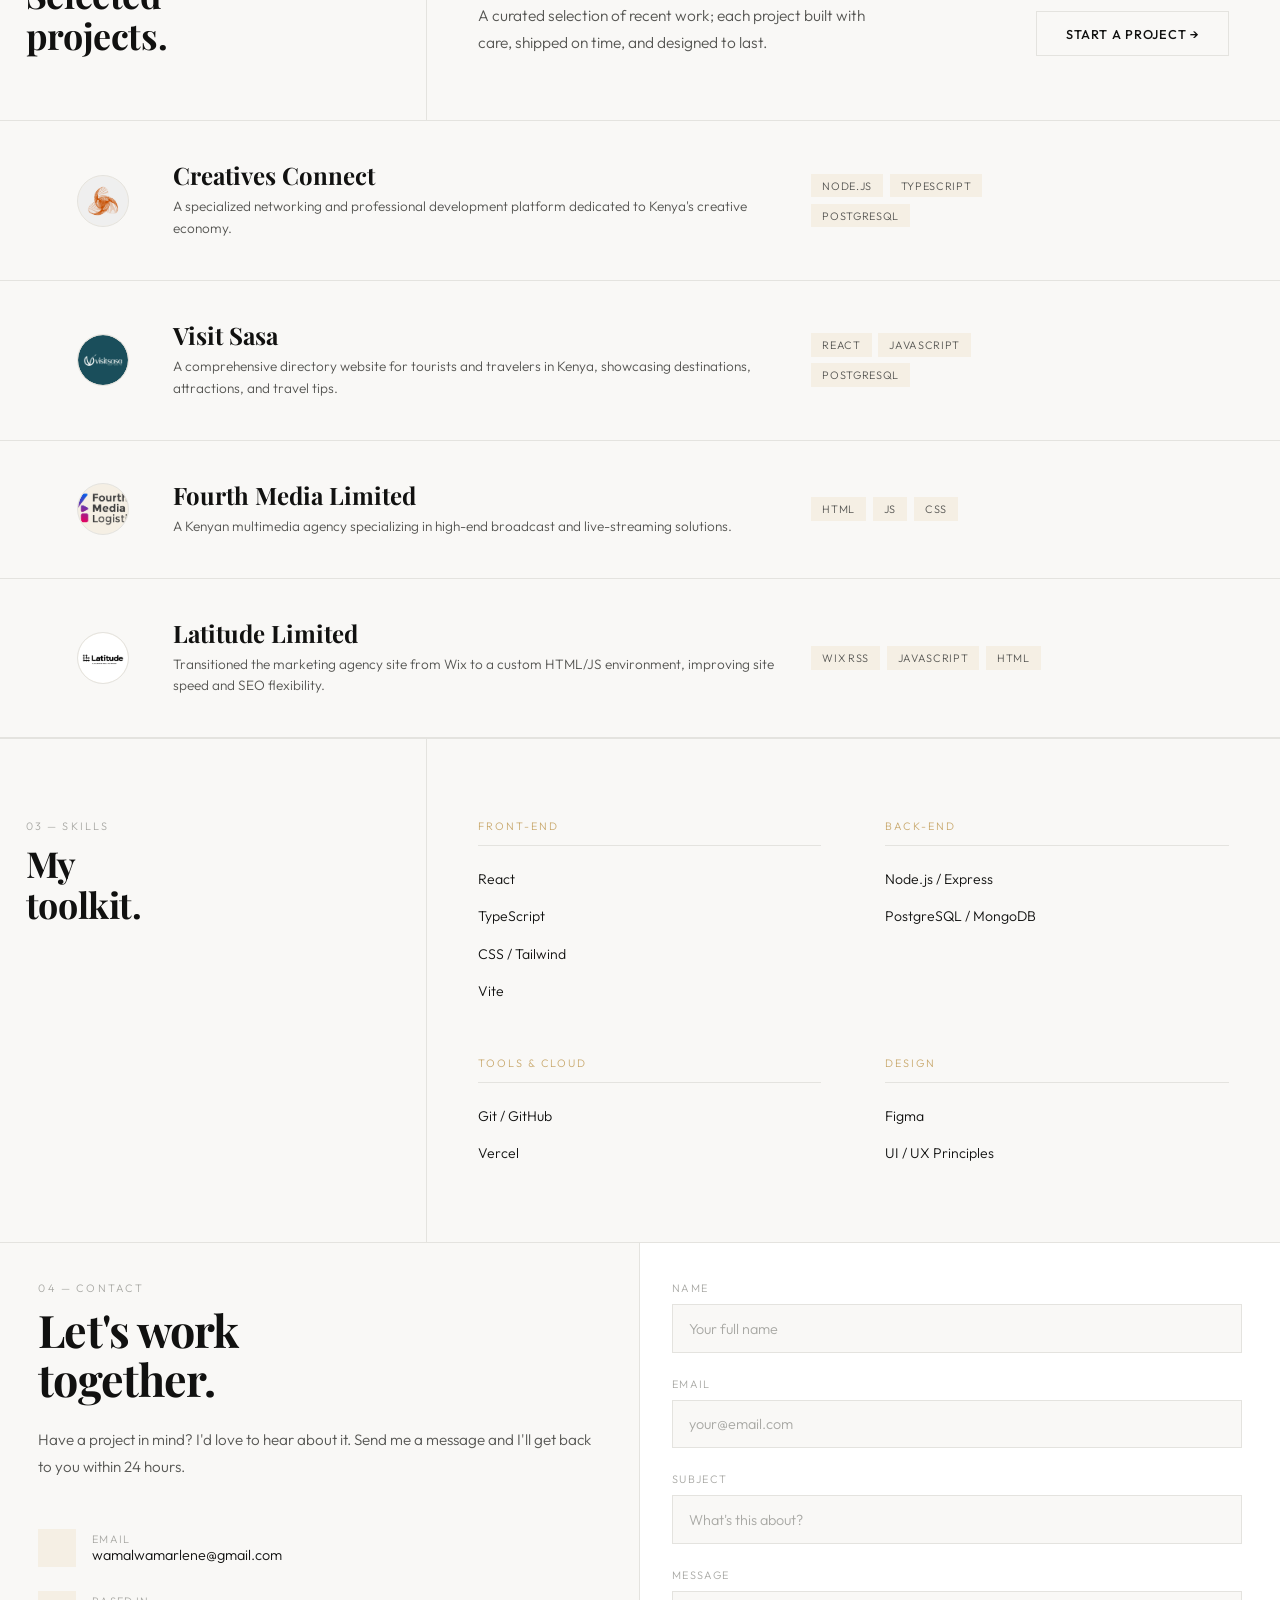
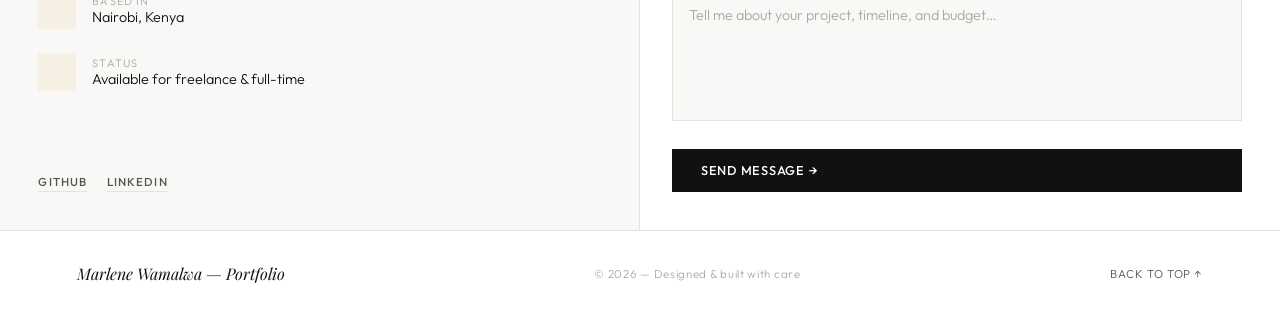
==== commit bfc0bcee: "new portfolio" ====
--- a/index.html
+++ b/index.html
@@ -1,594 +1,657 @@
 <!DOCTYPE html>
 <html lang="en">
 <head>
-    <meta charset="UTF-8">
-    <meta name="viewport" content="width=device-width, initial-scale=1.0">
-    <title>Marlene Wamalwa Portfolio</title>
-    <style>
-/* General Reset */
-* {
-    margin: 0;
-    padding: 0;
-    box-sizing: border-box;
-    font-family: 'Segoe UI', Tahoma, Geneva, Verdana, sans-serif;
-}
-
-body {
-    background: #09090b;
-    color: #ffffff;
-}
-
-/* Scroll progress bar */
-.scroll-indicator {
-    position: fixed;
-    top: 0;
-    left: 0;
-    height: 3px;
-    width: 0;
-    background: #dc2626;
-    z-index: 1000;
-    transition: width 0.1s ease;
-}
-
-/* ─── Hero Section ─── */
-.hero-section {
-    height: 100vh;
+<meta charset="UTF-8">
+<meta name="viewport" content="width=device-width, initial-scale=1.0">
+<title>Portfolio — Web Developer</title>
+<link rel="preconnect" href="https://fonts.googleapis.com">
+<link href="https://fonts.googleapis.com/css2?family=Playfair+Display:ital,wght@0,400;0,700;1,400&family=Outfit:wght@300;400;500;600&display=swap" rel="stylesheet">
+<style>
+  *, *::before, *::after { box-sizing: border-box; margin: 0; padding: 0; }
+
+  :root {
+    --bg: #f9f8f6;
+    --white: #ffffff;
+    --ink: #111110;
+    --mid: #555552;
+    --light: #a8a8a4;
+    --border: #e4e3df;
+    --accent: #c9a96e;
+    --accent-light: #f5efe4;
+    --serif: 'Playfair Display', Georgia, serif;
+    --sans: 'Outfit', system-ui, sans-serif;
+  }
+
+  html { scroll-behavior: smooth; font-size: 16px; }
+
+  body {
+    background: var(--bg);
+    color: var(--ink);
+    font-family: var(--sans);
+    font-weight: 300;
+    -webkit-font-smoothing: antialiased;
+    overflow-x: hidden;
+  }
+
+  nav {
+    position: fixed; top: 0; width: 100%; z-index: 100;
+    background: rgba(249,248,246,0.9);
+    backdrop-filter: blur(16px);
+    border-bottom: 1px solid var(--border);
+    padding: 0 6%;
+    height: 64px;
+    display: flex; align-items: center; justify-content: space-between;
+    animation: navIn 0.8s ease forwards;
+  }
+  .logo {
+    font-family: var(--serif);
+    font-size: 1.1rem;
+    font-style: italic;
+    color: var(--ink);
+  }
+  .nav-right { display: flex; align-items: center; gap: 2.5rem; }
+  .nav-links { display: flex; gap: 2.5rem; list-style: none; }
+  .nav-links a {
+    font-size: 0.78rem; font-weight: 500;
+    letter-spacing: 0.08em; text-transform: uppercase;
+    color: var(--mid); text-decoration: none;
+    transition: color 0.2s;
+  }
+  .nav-links a:hover { color: var(--ink); }
+  .nav-hire {
+    font-size: 0.78rem; font-weight: 500;
+    letter-spacing: 0.06em; text-transform: uppercase;
+    color: var(--white); background: var(--ink);
+    padding: 0.55rem 1.3rem; text-decoration: none;
+    transition: background 0.2s;
+  }
+  .nav-hire:hover { background: var(--accent); }
+
+  /* HERO */
+  #hero {
+    min-height: 100vh;
+    display: grid; grid-template-columns: 1fr 1fr;
+    padding-top: 64px;
+  }
+  .hero-left {
+    padding: 8% 6%;
+    display: flex; flex-direction: column; justify-content: center;
+    border-right: 1px solid var(--border);
+  }
+  .hero-eyebrow {
+    font-size: 0.72rem; font-weight: 500;
+    letter-spacing: 0.18em; text-transform: uppercase;
+    color: var(--accent); margin-bottom: 2rem;
+    display: flex; align-items: center; gap: 0.75rem;
+    opacity: 0; animation: up 0.7s 0.3s ease forwards;
+  }
+  h1 {
+    font-family: var(--serif);
+    font-size: clamp(3rem, 5.5vw, 5.5rem);
+    font-weight: 700; line-height: 1.08;
+    letter-spacing: -0.02em; color: var(--ink);
+    margin-bottom: 2rem;
+    opacity: 0; animation: up 0.7s 0.5s ease forwards;
+  }
+  h1 em { font-style: italic; color: var(--accent); }
+  .hero-body {
+    font-size: 1rem; line-height: 1.75;
+    color: var(--mid); max-width: 420px; margin-bottom: 3rem;
+    opacity: 0; animation: up 0.7s 0.7s ease forwards;
+  }
+  .hero-actions {
+    display: flex; gap: 1rem; flex-wrap: wrap;
+    opacity: 0; animation: up 0.7s 0.9s ease forwards;
+  }
+  .btn {
+    display: inline-flex; align-items: center; gap: 0.5rem;
+    font-family: var(--sans); font-size: 0.8rem; font-weight: 500;
+    letter-spacing: 0.06em; text-transform: uppercase;
+    text-decoration: none; padding: 0.85rem 1.8rem;
+    transition: all 0.22s; cursor: pointer; border: none;
+  }
+  .btn-dark { background: var(--ink); color: var(--white); }
+  .btn-dark:hover { background: var(--accent); }
+  .btn-ghost { background: transparent; color: var(--ink); border: 1px solid var(--border); }
+  .btn-ghost:hover { border-color: var(--ink); }
+
+  .hero-right {
+    background: var(--white);
+    display: flex; flex-direction: column; justify-content: flex-end;
+    position: relative; overflow: hidden;
+  }
+
+  /* ── FIXED: hero image area ── */
+  .hero-img-area {
+    position: absolute;
+    inset: 0;
+    bottom: 110px; /* leave room for stats */
+    display: flex;
+    align-items: center;
+    justify-content: center;
+    flex-direction: column;
+    gap: 1rem;
+    padding: 2rem;
+  }
+
+  /* ── FIXED: smaller portrait image ── */
+  .hero-image {
+    width: 130px;
+    height: 130px;
+    border-radius: 50%;
+    overflow: hidden;
+    border: 3px solid var(--border);
+    flex-shrink: 0;
+    opacity: 0;
+    animation: up 0.8s 1s ease forwards;
+  }
+  .hero-image img {
     width: 100%;
-    background: linear-gradient(rgba(0,0,0,0.5), rgba(0,0,0,0.5)),
-                url('images/laptop.jpg') no-repeat center center / cover;
+    height: 100%;
+    object-fit: cover;
+    object-position: center top;
+    display: block;
+  }
+
+  .hero-name-card {
+    text-align: center;
+    opacity: 0; animation: up 0.8s 1.1s ease forwards;
+  }
+  .hero-name-card strong {
+    display: block; font-family: var(--serif);
+    font-size: 1.3rem; margin-bottom: 0.3rem;
+  }
+  .hero-name-card span {
+    font-size: 0.75rem; letter-spacing: 0.12em;
+    text-transform: uppercase; color: var(--light);
+  }
+  .hero-stats {
+    display: grid; grid-template-columns: 1fr 1fr 1fr;
+    border-top: 1px solid var(--border);
+    opacity: 0; animation: up 0.8s 1.2s ease forwards;
+  }
+  .hero-stat {
+    padding: 1.5rem 1.2rem; text-align: center;
+    border-right: 1px solid var(--border);
+  }
+  .hero-stat:last-child { border-right: none; }
+  .hero-stat-num {
+    font-family: var(--serif); font-size: 1.8rem;
+    font-weight: 700; color: var(--ink); display: block;
+  }
+  .hero-stat-lbl {
+    font-size: 0.68rem; letter-spacing: 0.1em;
+    text-transform: uppercase; color: var(--light); margin-top: 0.2rem;
+  }
+
+  /* ── ABOUT — FIXED layout ── */
+  #about { display: grid; grid-template-columns: 1fr 2fr; border-top: 1px solid var(--border); }
+
+  .about-label {
+    padding: 5rem 5% 5rem 5%;
+    border-right: 1px solid var(--border);
     display: flex;
     flex-direction: column;
-    color: white;
-    padding: 0 10%;
-    position: relative;
-    overflow: hidden;
-}
-
-/* Canvas sits behind hero text */
-#canvas {
-    position: absolute;
-    inset: 0;
-    z-index: 0;
-    pointer-events: none;
-}
-
-/* Navbar */
-.navbar {
-    display: flex;
-    justify-content: flex-end;
-    padding: 30px 0;
-    position: relative;
-    z-index: 1;
-}
-
-.nav-links {
-    list-style: none;
-    display: flex;
-    gap: 30px;
-}
-
-.nav-links a {
-    text-decoration: none;
-    color: white;
-    font-weight: 500;
-    font-size: 1.1rem;
-    transition: opacity 0.3s;
-}
-
-.nav-links a:hover {
-    opacity: 0.7;
-}
-
-/* Hero text */
-.hero-content {
-    flex-grow: 1;
-    display: flex;
-    flex-direction: column;
-    justify-content: center;
-    align-items: flex-start;
-    position: relative;
-    z-index: 1;
-}
-
-.hero-content h1 {
-    font-size: 3.5rem;
-    margin-bottom: 10px;
-}
-
-.hero-content p {
-    font-size: 1.2rem;
-    margin-bottom: 30px;
-    font-weight: 300;
-}
-
-/* Download CV button */
-.btn-cv {
-    display: inline-block;
-    padding: 12px 28px;
-    background-color: #7a0c0c;
-    color: white;
-    text-decoration: none;
-    border-radius: 6px;
-    font-weight: 600;
-    transition: background 0.3s ease;
-}
-
-.btn-cv:hover {
-    background-color: #a01010;
-}
-
-/* ─── Main Layout ─── */
-main {
-    max-width: 1000px;
-    margin: 60px auto;
-    padding: 0 30px;
-}
-
-.main-content {
-    width: 100%;
-}
-
-/* ─── Sections ─── */
-section {
-    background: #18181b;
-    padding: 50px;
-    margin-bottom: 40px;
-    border-radius: 12px;
-    border: 1px solid #27272a;
-    position: relative;
-    overflow: hidden;
-    opacity: 0;
-    transform: translateY(30px);
-    animation: fadeInUp 0.6s ease forwards;
-}
-
-section:nth-child(1) { animation-delay: 0.3s; }
-section:nth-child(2) { animation-delay: 0.5s; }
-
-/* Red left-edge bar on hover */
-section::before {
-    content: '';
-    position: absolute;
-    top: 0;
-    left: 0;
-    width: 3px;
-    height: 0;
-    background: #dc2626;
-    transition: height 0.5s ease;
-}
-
-section:hover::before {
-    height: 100%;
-}
-
-section h2 {
-    font-size: 2.2em;
-    color: #ffffff;
-    margin-bottom: 30px;
-    font-weight: 600;
-    letter-spacing: -1px;
-}
-
-section p {
-    font-size: 1.15em;
-    color: #d4d4d8;
-    line-height: 1.8;
-}
-
-/* ─── Projects Grid ─── */
-.projects-grid {
-    display: grid;
-    grid-template-columns: repeat(auto-fit, minmax(280px, 1fr));
-    gap: 30px;
-    margin-top: 30px;
-}
-
-.project-link {
-    text-decoration: none;
-    color: inherit;
-    display: block;
-}
-
-.project {
-    background: #27272a;
-    padding: 35px;
-    border-radius: 12px;
-    border: 1px solid #3f3f46;
-    cursor: pointer;
-    display: flex;
-    flex-direction: column;
-    height: 100%;
-    position: relative;
-    overflow: hidden;
-    transition: all 0.3s ease;
-}
-
-.project:hover {
-    transform: translateY(-8px);
-    border-color: #dc2626;
-    box-shadow: 0 20px 40px rgba(220, 38, 38, 0.2);
-}
-
-.project:hover h3 {
-    color: #dc2626;
-}
-
-.project:hover .tech-stack {
-    border-color: #dc2626;
-}
-
-.project h3 {
-    font-size: 1.6em;
-    color: #ffffff;
-    margin-bottom: 12px;
-    font-weight: 600;
-    position: relative;
-    z-index: 1;
-    transition: color 0.3s ease;
-}
-
-.project > p {
-    color: #a1a1aa;
-    font-size: 1.05em;
-    margin-bottom: 20px;
-    flex-grow: 1;
-    position: relative;
-    z-index: 1;
-}
-
-/* Tech stack box inside each card */
-.tech-stack {
-    background: #18181b;
-    border-radius: 8px;
-    margin-top: auto;
-    padding: 20px;
-    border: 1px solid #3f3f46;
-    position: relative;
-    z-index: 1;
-    transition: border-color 0.3s ease;
-}
-
-.tech-stack h4 {
-    color: #d4d4d8;
-    font-size: 0.85em;
-    margin-bottom: 12px;
-    text-align: center;
-    text-transform: uppercase;
-    letter-spacing: 1px;
-    font-weight: 600;
-}
-
-.tech-tags {
-    display: flex;
-    flex-wrap: wrap;
-    gap: 8px;
-    justify-content: center;
-}
-
-.tech-tag {
-    background: #09090b;
-    color: #dc2626;
-    padding: 6px 14px;
-    border-radius: 6px;
-    font-size: 0.85em;
-    font-weight: 600;
-    border: 1px solid #3f3f46;
-    transition: all 0.2s ease;
-}
-
-.tech-tag:hover {
-    background: #dc2626;
-    color: #ffffff;
-    border-color: #dc2626;
-}
-
-/* ─── Contact ─── */
-.contact-info {
-    display: flex;
-    flex-direction: column;
-    gap: 20px;
-}
-
-.contact-item {
+    gap: 2.5rem;
+  }
+  .section-num { font-size: 0.68rem; letter-spacing: 0.2em; text-transform: uppercase; color: var(--light); margin-bottom: 0.6rem; }
+  .section-heading {
+    font-family: var(--serif); font-size: clamp(1.8rem, 2.8vw, 2.8rem);
+    font-weight: 700; line-height: 1.15; letter-spacing: -0.01em;
+  }
+
+  /* ── FIXED: detail rows inside about-label ── */
+  .about-details { display: flex; flex-direction: column; }
+  .detail-row {
+    display: flex; justify-content: space-between;
+    padding: 0.85rem 0; border-bottom: 1px solid var(--border);
+  }
+  .detail-row:first-child { border-top: 1px solid var(--border); }
+  .detail-key { font-size: 0.72rem; letter-spacing: 0.1em; text-transform: uppercase; color: var(--light); }
+  .detail-val { font-size: 0.9rem; color: var(--ink); text-align: right; }
+
+  .about-body { padding: 5rem 6%; display: flex; flex-direction: column; gap: 1.5rem; justify-content: center; }
+  .about-copy p { font-size: 0.97rem; line-height: 1.8; color: var(--mid); margin-bottom: 1.25rem; }
+  .about-copy p strong { color: var(--ink); font-weight: 500; }
+
+  /* PROJECTS */
+  #projects { border-top: 1px solid var(--border); }
+  .projects-header { display: grid; grid-template-columns: 1fr 2fr; border-bottom: 1px solid var(--border); }
+  .projects-label { padding: 4rem 4% 4rem 6%; border-right: 1px solid var(--border); }
+  .projects-intro { padding: 4rem 6%; display: flex; align-items: flex-end; justify-content: space-between; gap: 2rem; }
+  .projects-intro p { font-size: 0.97rem; line-height: 1.75; color: var(--mid); max-width: 420px; }
+
+  .project-row {
+    display: grid; grid-template-columns: 64px 1fr 240px 120px;
+    align-items: center; padding: 2.5rem 6%; border-bottom: 1px solid var(--border);
+    gap: 2rem; transition: background 0.2s; cursor: default;
+  }
+  .project-row:hover { background: var(--white); }
+  .project-row:hover .project-arrow { opacity: 1; transform: translateX(0); }
+
+  /* ── NEW: circular site logo placeholder ── */
+  .project-logo {
+    width: 52px;
+    height: 52px;
+    border-radius: 50%;
+    background: var(--accent-light);
+    border: 1px solid var(--border);
     display: flex;
     align-items: center;
-    gap: 15px;
-    font-size: 1.15em;
-    padding: 15px;
-    background: #27272a;
-    border-radius: 8px;
-    border: 1px solid #3f3f46;
-    transition: all 0.3s ease;
-}
-
-.contact-item:hover {
-    background: #18181b;
-    border-color: #dc2626;
-    transform: translateX(10px);
-}
-
-.contact-item span {
-    color: #a1a1aa;
-    font-weight: 600;
-    min-width: 80px;
-}
-
-.contact-item a {
-    color: #ffffff;
-    text-decoration: none;
-    font-weight: 500;
-    transition: color 0.2s ease;
-}
-
-.contact-item a:hover {
-    color: #dc2626;
-}
-
-/* ─── Footer ─── */
-footer {
-    text-align: center;
-    padding: 40px 20px;
-    margin-top: 20px;
-    border-top: 1px solid #27272a;
-}
-
-footer p {
-    color: #71717a;
-    font-size: 0.95em;
-}
-
-/* ─── Animations ─── */
-@keyframes fadeInUp {
-    to {
-        opacity: 1;
-        transform: translateY(0);
-    }
-}
-
-/* ─── Responsive ─── */
-@media (max-width: 768px) {
-    .hero-section {
-        padding: 0 5%;
-    }
-
-    .hero-content h1 {
-        font-size: 2.5rem;
-    }
-
-    .navbar {
-        justify-content: center;
-    }
-
-    main {
-        margin: 40px auto;
-        padding: 0 16px;
-    }
-
-    section {
-        padding: 30px 25px;
-    }
-
-    section h2 {
-        font-size: 1.8em;
-    }
-
-    .projects-grid {
-        grid-template-columns: 1fr;
-    }
-
-    .project {
-        padding: 25px;
-    }
-
-    .contact-item {
-        font-size: 1em;
-    }
-}
-    </style>
+    justify-content: center;
+    overflow: hidden;
+    flex-shrink: 0;
+  }
+  .project-logo img {
+    width: 100%;
+    height: 100%;
+    object-fit: cover;
+    border-radius: 50%;
+  }
+  /* Fallback initials if no image */
+  .project-logo-fallback {
+    font-family: var(--serif);
+    font-size: 1.1rem;
+    font-weight: 700;
+    color: var(--accent);
+    font-style: italic;
+  }
+
+  .project-name { font-family: var(--serif); font-size: 1.5rem; font-weight: 700; margin-bottom: 0.4rem; line-height: 1.2; }
+  .project-desc { font-size: 0.85rem; color: var(--mid); line-height: 1.6; }
+  .project-tags { display: flex; flex-wrap: wrap; gap: 0.4rem; }
+  .ptag { font-size: 0.68rem; letter-spacing: 0.06em; text-transform: uppercase; color: var(--mid); background: var(--accent-light); padding: 0.3rem 0.7rem; }
+  .project-arrow {
+    font-size: 0.78rem; font-weight: 500; letter-spacing: 0.06em;
+    text-transform: uppercase; color: var(--ink); text-decoration: none;
+    opacity: 0; transform: translateX(-8px); transition: all 0.25s; white-space: nowrap;
+  }
+
+  /* SKILLS — FIXED broken HTML */
+  #skills { border-top: 1px solid var(--border); display: grid; grid-template-columns: 1fr 2fr; }
+  .skills-label { padding: 5rem 4% 5rem 6%; border-right: 1px solid var(--border); }
+  .skills-body { padding: 5rem 6%; }
+  .skills-grid { display: grid; grid-template-columns: 1fr 1fr; gap: 3.5rem 4rem; }
+  .skill-group-title {
+    font-size: 0.68rem; letter-spacing: 0.18em; text-transform: uppercase;
+    color: var(--accent); margin-bottom: 1.5rem; padding-bottom: 0.75rem; border-bottom: 1px solid var(--border);
+  }
+  .skill-bars { display: flex; flex-direction: column; gap: 1.2rem; }
+  .skill-item { display: flex; flex-direction: column; gap: 0.5rem; }
+  .skill-row-top { display: flex; justify-content: space-between; }
+  .skill-row-name { font-size: 0.88rem; color: var(--ink); }
+  
+  
+
+  /* CONTACT */
+  #contact { border-top: 1px solid var(--border); display: grid; grid-template-columns: 1fr 1fr; }
+  .contact-left { padding: 6% 5% 6% 6%; border-right: 1px solid var(--border); display: flex; flex-direction: column; justify-content: space-between; }
+  .contact-heading { font-family: var(--serif); font-size: clamp(2rem, 3.5vw, 3.5rem); font-weight: 700; line-height: 1.1; letter-spacing: -0.02em; margin-bottom: 1.5rem; }
+  .contact-sub { font-size: 0.95rem; line-height: 1.75; color: var(--mid); margin-bottom: 3rem; }
+  .contact-details { display: flex; flex-direction: column; gap: 1.5rem; margin-bottom: 3rem; }
+  .cdetail { display: flex; align-items: center; gap: 1rem; }
+  .cdetail-icon { width: 38px; height: 38px; background: var(--accent-light); display: flex; align-items: center; justify-content: center; font-size: 1rem; flex-shrink: 0; }
+  .cdetail-label { font-size: 0.68rem; letter-spacing: 0.1em; text-transform: uppercase; color: var(--light); }
+  .cdetail-val { font-size: 0.9rem; color: var(--ink); }
+  .social-row { display: flex; gap: 1.2rem; }
+  .soc { font-size: 0.72rem; font-weight: 500; letter-spacing: 0.1em; text-transform: uppercase; color: var(--mid); text-decoration: none; padding-bottom: 2px; border-bottom: 1px solid var(--border); transition: color 0.2s, border-color 0.2s; }
+  .soc:hover { color: var(--ink); border-color: var(--ink); }
+  .contact-right { padding: 6% 6% 6% 5%; background: var(--white); }
+  .contact-form { display: flex; flex-direction: column; gap: 1.5rem; }
+  .cf-label { display: block; font-size: 0.68rem; letter-spacing: 0.12em; text-transform: uppercase; color: var(--light); margin-bottom: 0.55rem; }
+  .cf-input, .cf-textarea {
+    width: 100%; background: var(--bg); border: 1px solid var(--border);
+    color: var(--ink); font-family: var(--sans); font-size: 0.9rem; font-weight: 300;
+    padding: 0.9rem 1rem; outline: none; transition: border-color 0.2s; resize: none;
+  }
+  .cf-input:focus, .cf-textarea:focus { border-color: var(--ink); }
+  .cf-input::placeholder, .cf-textarea::placeholder { color: var(--light); }
+  .cf-textarea { min-height: 130px; }
+
+  /* FOOTER */
+  footer { border-top: 1px solid var(--border); padding: 2rem 6%; display: flex; justify-content: space-between; align-items: center; flex-wrap: wrap; gap: 1rem; background: var(--white); }
+  .footer-logo { font-family: var(--serif); font-style: italic; font-size: 1rem; color: var(--ink); }
+  .footer-copy { font-size: 0.72rem; letter-spacing: 0.06em; color: var(--light); }
+  .footer-back { font-size: 0.72rem; letter-spacing: 0.08em; text-transform: uppercase; color: var(--mid); text-decoration: none; transition: color 0.2s; }
+  .footer-back:hover { color: var(--ink); }
+
+  /* ANIMATIONS */
+  @keyframes navIn { from { opacity: 0; transform: translateY(-100%); } to { opacity: 1; transform: translateY(0); } }
+  @keyframes up { from { opacity: 0; transform: translateY(24px); } to { opacity: 1; transform: translateY(0); } }
+  .reveal { opacity: 0; transform: translateY(28px); transition: opacity 0.7s ease, transform 0.7s ease; }
+  .reveal.visible { opacity: 1; transform: none; }
+
+  /* RESPONSIVE */
+  @media (max-width: 900px) {
+    #hero { grid-template-columns: 1fr; }
+    .hero-right { min-height: 360px; }
+    #about, #skills, #contact { grid-template-columns: 1fr; }
+    .about-label, .skills-label, .projects-label, .contact-left { border-right: none; border-bottom: 1px solid var(--border); }
+    .about-body { grid-template-columns: 1fr; }
+    .projects-header { grid-template-columns: 1fr; }
+    .project-row { grid-template-columns: 52px 1fr; gap: 1rem; }
+    .project-tags { display: none; }
+    .project-arrow { opacity: 1; transform: none; }
+    .skills-grid { grid-template-columns: 1fr; }
+    .contact-right { background: var(--bg); }
+    .nav-links { display: none; }
+  }
+</style>
 </head>
 <body>
 
-<!-- Scroll progress indicator -->
-<div class="scroll-indicator" id="scrollIndicator"></div>
-
-<!-- Hero -->
-<header class="hero-section">
-    <!-- Particle canvas -->
-    <canvas id="canvas"></canvas>
-
-    <nav class="navbar">
-        <ul class="nav-links">
-            <li><a href="#projects">Projects</a></li>
-            <li><a href="#contact">Contact</a></li>
-        </ul>
-    </nav>
-
-    <div class="hero-content">
-        <h1>Marlene Wamalwa</h1>
-        <p>Web Developer</p>
-    </div>
-</header>
-
-<!-- Main -->
-<main>
-    <div class="main-content">
-
-        <section id="projects">
-            <h2>Projects</h2>
-            <div class="projects-grid">
-
-                <a href="https://closetculture.co.ke" target="_blank" class="project-link">
-                    <div class="project">
-                        <h3>Closet Culture</h3>
-                        <p>Ecommerce and directory to buy, sell, and discover Kenyan fashion.</p>
-                        <div class="tech-stack">
-                            <h4>Tech Stack</h4>
-                            <div class="tech-tags">
-                                <span class="tech-tag">PHP</span>
-                                <span class="tech-tag">JavaScript</span>
-                                <span class="tech-tag">CSS</span>
-                                <span class="tech-tag">HTML</span>
-                            </div>
-                        </div>
-                    </div>
-                </a>
-
-                <a href="https://latitude.co.ke" target="_blank" class="project-link">
-                    <div class="project">
-                        <h3>Latitude</h3>
-                        <p>Latitude Digital is Kenya's girl-powered growth marketing agency.</p>
-                        <div class="tech-stack">
-                            <h4>Tech Stack</h4>
-                            <div class="tech-tags">
-                                <span class="tech-tag">HTML</span>
-                                <span class="tech-tag">CSS</span>
-                                <span class="tech-tag">WordPress</span>
-                            </div>
-                        </div>
-                    </div>
-                </a>
-
-                <a href="https://creativesconnect.co.ke" target="_blank" class="project-link">
-                    <div class="project">
-                        <h3>Creatives Connect</h3>
-                        <p>A PHP based platform connecting Kenyan creatives for collaboration and events.</p>
-                        <div class="tech-stack">
-                            <h4>Tech Stack</h4>
-                            <div class="tech-tags">
-                                <span class="tech-tag">WordPress</span>
-                                <span class="tech-tag">PHP</span>
-                                <span class="tech-tag">CSS</span>
-                                <span class="tech-tag">JavaScript</span>
-                            </div>
-                        </div>
-                    </div>
-                </a>
-
-                <a href="https://lavender.co.ke" target="_blank" class="project-link">
-                    <div class="project">
-                        <h3>LAVENDER</h3>
-                        <p>A growing web app highlighting queer women, communities and resources.</p>
-                        <div class="tech-stack">
-                            <h4>Tech Stack</h4>
-                            <div class="tech-tags">
-                                <span class="tech-tag">WordPress</span>
-                                <span class="tech-tag">PHP</span>
-                                <span class="tech-tag">CSS</span>
-                            </div>
-                        </div>
-                    </div>
-                </a>
-
-            </div>
-        </section>
-
-        <section id="contact">
-            <h2>Contact</h2>
-            <div class="contact-info">
-                <div class="contact-item">
-                    <span>Github:</span>
-                    <a href="https://github.com/marlenewamalwa" target="_blank">Marlene Wamalwa</a>
-                </div>
-                <div class="contact-item">
-                    <span>LinkedIn:</span>
-                    <a href="https://www.linkedin.com/in/marlene-wamalwa-715496269/" target="_blank">Marlene Wamalwa</a>
-                </div>
-            </div>
-        </section>
-
-        <footer>
-            <p>© 2026 Marlene Wamalwa</p>
-        </footer>
-    </div>
-</main>
+<nav>
+  <div class="logo">Marlene Wamalwa</div>
+  <div class="nav-right">
+    <ul class="nav-links">
+      <li><a href="#about">About</a></li>
+      <li><a href="#projects">Work</a></li>
+      <li><a href="#skills">Skills</a></li>
+      <li><a href="#contact">Contact</a></li>
+    </ul>
+    <a href="#contact" class="nav-hire">Hire me</a>
+  </div>
+</nav>
+
+<!-- HERO -->
+<section id="hero">
+  <div class="hero-left">
+    <div class="hero-eyebrow">Available for new projects</div>
+    <h1>Crafting the<br><em>web</em> with<br>intention.</h1>
+    <p class="hero-body">Full-stack developer focused on building clean, performant, and beautifully designed web experiences; from concept to deployment.</p>
+    <div class="hero-actions">
+      <a href="#projects" class="btn btn-dark">View my work →</a>
+      <a href="#contact" class="btn btn-ghost">Let's talk</a>
+    </div>
+  </div>
+  <div class="hero-right">
+    <div class="hero-img-area">
+      <!-- Smaller, properly contained portrait -->
+      <div class="hero-image">
+        <img src="images/Marlene.jpeg" alt="Marlene portrait">
+      </div>
+      <div class="hero-name-card">
+        <strong>Marlene Wamalwa</strong>
+        <span>Web Developer</span>
+      </div>
+    </div>
+    <div class="hero-stats">
+      <div class="hero-stat">
+        <span class="hero-stat-num">3</span>
+        <div class="hero-stat-lbl">Years exp.</div>
+      </div>
+      <div class="hero-stat">
+        <span class="hero-stat-num">15</span>
+        <div class="hero-stat-lbl">Projects</div>
+      </div>
+      <div class="hero-stat">
+        <span class="hero-stat-num">5</span>
+        <div class="hero-stat-lbl">Clients</div>
+      </div>
+    </div>
+  </div>
+</section>
+
+<!-- ABOUT — FIXED: details now correctly inside about-label -->
+<section id="about">
+  <div class="about-label reveal">
+    <div>
+      <div class="section-num">01 — About</div>
+      <h2 class="section-heading">Who<br>I am.</h2>
+    </div>
+    <div class="about-details">
+      <div class="detail-row"><span class="detail-key">Location</span><span class="detail-val">Nairobi, Kenya</span></div>
+      <div class="detail-row"><span class="detail-key">Experience</span><span class="detail-val">3 years</span></div>
+      <div class="detail-row"><span class="detail-key">Focus</span><span class="detail-val">Full-stack</span></div>
+      <div class="detail-row"><span class="detail-key">Availability</span><span class="detail-val">Open to work</span></div>
+      <div class="detail-row"><span class="detail-key">Languages</span><span class="detail-val">English, Swahili</span></div>
+      <div class="detail-row"><span class="detail-key">Education</span><span class="detail-val">Computer Science, B.Sc.</span></div>
+    </div>
+  </div>
+  <div class="about-body">
+    <div class="about-copy reveal">
+      <p>I'm a full-stack web developer with a passion for building products that feel as good as they look.</p>
+      <p>I believe the best work happens at the intersection of engineering and design; where function and beauty reinforce each other.</p>
+    </div>
+  </div>
+</section>
+
+<!-- PROJECTS — FIXED: circle logo placeholders instead of numbers -->
+<section id="projects">
+  <div class="projects-header">
+    <div class="projects-label reveal">
+      <div class="section-num">02 — Work</div>
+      <h2 class="section-heading">Selected<br>projects.</h2>
+    </div>
+    <div class="projects-intro reveal">
+      <p>A curated selection of recent work; each project built with care, shipped on time, and designed to last.</p>
+      <a href="#contact" class="btn btn-ghost" style="white-space:nowrap;flex-shrink:0">Start a project →</a>
+    </div>
+  </div>
+  <div class="project-list">
+
+    <div class="project-row reveal">
+      <div class="project-logo">
+        <!-- Placeholder: replace src with actual favicon/logo once available -->
+        <img 
+          src="images/creatives.png" 
+          alt="Creatives Connect logo"
+          onerror="this.style.display='none'; this.nextElementSibling.style.display='flex';"
+        >
+        <span class="project-logo-fallback" style="display:none;">CC</span>
+      </div>
+      <div>
+        <div class="project-name">Creatives Connect</div>
+        <div class="project-desc">A specialized networking and professional development platform dedicated to Kenya's creative economy.</div>
+      </div>
+      <div class="project-tags"><span class="ptag">Node.js</span><span class="ptag">TypeScript</span><span class="ptag">PostgreSQL</span></div>
+      <a href="https://www.creativesconnect.co.ke/" class="project-arrow" target="_blank" rel="noopener">View project →</a>
+    </div>
+
+    <div class="project-row reveal">
+      <div class="project-logo">
+        <img 
+          src="images/visitsasa.jpg" 
+          alt="Visit Sasa logo"
+          onerror="this.style.display='none'; this.nextElementSibling.style.display='flex';"
+        >
+        <span class="project-logo-fallback" style="display:none;">VS</span>
+      </div>
+      <div>
+        <div class="project-name">Visit Sasa</div>
+        <div class="project-desc">A comprehensive directory website for tourists and travelers in Kenya, showcasing destinations, attractions, and travel tips.</div>
+      </div>
+      <div class="project-tags"><span class="ptag">React</span><span class="ptag">JavaScript</span><span class="ptag">PostgreSQL</span></div>
+      <a href="https://www.visitsasa.com/" class="project-arrow" target="_blank" rel="noopener">View project →</a>
+    </div>
+
+    <div class="project-row reveal">
+      <div class="project-logo">
+        <img 
+          src="images/4mlogo.png" 
+          alt="Fourth Media logo"
+          onerror="this.style.display='none'; this.nextElementSibling.style.display='flex';"
+        >
+        <span class="project-logo-fallback" style="display:none;">FM</span>
+      </div>
+      <div>
+        <div class="project-name">Fourth Media Limited</div>
+        <div class="project-desc">A Kenyan multimedia agency specializing in high-end broadcast and live-streaming solutions.</div>
+      </div>
+      <div class="project-tags"><span class="ptag">HTML</span><span class="ptag">JS</span><span class="ptag">CSS</span></div>
+      <a href="https://www.fourthmedia.co.ke/" class="project-arrow" target="_blank" rel="noopener">View project →</a>
+    </div>
+
+    <div class="project-row reveal">
+      <div class="project-logo">
+        <img 
+          src="images/latitude.png" 
+          alt="Latitude logo"
+          onerror="this.style.display='none'; this.nextElementSibling.style.display='flex';"
+        >
+        <span class="project-logo-fallback" style="display:none;">La</span>
+      </div>
+      <div>
+        <div class="project-name">Latitude Limited</div>
+        <div class="project-desc">Transitioned the marketing agency site from Wix to a custom HTML/JS environment, improving site speed and SEO flexibility.</div>
+      </div>
+      <div class="project-tags"><span class="ptag">Wix RSS</span><span class="ptag">JavaScript</span><span class="ptag">HTML</span></div>
+      <a href="https://www.latitude.co.ke/" class="project-arrow" target="_blank" rel="noopener">View project →</a>
+    </div>
+
+  </div>
+</section>
+
+<!-- SKILLS — FIXED: proper closed HTML structure with working skill bars -->
+<section id="skills">
+  <div class="skills-label reveal">
+    <div class="section-num">03 — Skills</div>
+    <h2 class="section-heading">My<br>toolkit.</h2>
+  </div>
+  <div class="skills-body">
+    <div class="skills-grid">
+
+      <div class="reveal">
+        <div class="skill-group-title">Front-end</div>
+        <div class="skill-bars">
+          <div class="skill-item">
+            <div class="skill-row-top"><span class="skill-row-name">React</span></div>
+          </div>
+          <div class="skill-item">
+            <div class="skill-row-top"><span class="skill-row-name">TypeScript</span></div>
+            
+          </div>
+          <div class="skill-item">
+            <div class="skill-row-top"><span class="skill-row-name">CSS / Tailwind</span></div>
+          
+          </div>
+          <div class="skill-item">
+            <div class="skill-row-top"><span class="skill-row-name">Vite</span></div>
+           
+          </div>
+        </div>
+      </div>
+
+      <div class="reveal">
+        <div class="skill-group-title">Back-end</div>
+        <div class="skill-bars">
+          <div class="skill-item">
+            <div class="skill-row-top"><span class="skill-row-name">Node.js / Express</span></div>
+          </div>
+          <div class="skill-item">
+            <div class="skill-row-top"><span class="skill-row-name">PostgreSQL / MongoDB</span></div>
+             </div>
+        </div>
+      </div>
+
+      <div class="reveal">
+        <div class="skill-group-title">Tools & Cloud</div>
+        <div class="skill-bars">
+          <div class="skill-item">
+            <div class="skill-row-top"><span class="skill-row-name">Git / GitHub</span></div>
+          </div>
+          <div class="skill-item">
+            <div class="skill-row-top"><span class="skill-row-name">Vercel</span></div>
+          </div>
+        </div>
+      </div>
+
+      <div class="reveal">
+        <div class="skill-group-title">Design</div>
+        <div class="skill-bars">
+          <div class="skill-item">
+            <div class="skill-row-top"><span class="skill-row-name">Figma</span></div>
+          </div>
+          <div class="skill-item">
+            <div class="skill-row-top"><span class="skill-row-name">UI / UX Principles</span></div>
+            
+          </div>
+        </div>
+      </div>
+
+    </div>
+  </div>
+</section>
+
+<!-- CONTACT -->
+<section id="contact">
+  <div class="contact-left reveal">
+    <div>
+      <div class="section-num">04 — Contact</div>
+      <h2 class="contact-heading">Let's work<br>together.</h2>
+      <p class="contact-sub">Have a project in mind? I'd love to hear about it. Send me a message and I'll get back to you within 24 hours.</p>
+      <div class="contact-details">
+        <div class="cdetail">
+          <div class="cdetail-icon"></div>
+          <div><div class="cdetail-label">Email</div><div class="cdetail-val">wamalwamarlene@gmail.com</div></div>
+        </div>
+        <div class="cdetail">
+          <div class="cdetail-icon"></div>
+          <div><div class="cdetail-label">Based in</div><div class="cdetail-val">Nairobi, Kenya</div></div>
+        </div>
+        <div class="cdetail">
+          <div class="cdetail-icon"></div>
+          <div><div class="cdetail-label">Status</div><div class="cdetail-val">Available for freelance & full-time</div></div>
+        </div>
+      </div>
+    </div>
+    <div class="social-row">
+      <a href="https://github.com/marlenewamalwa" class="soc" target="_blank" rel="noopener">GitHub</a>
+      <a href="https://www.linkedin.com/in/marlene-wamalwa/" class="soc" target="_blank" rel="noopener">LinkedIn</a>
+    </div>
+  </div>
+  <div class="contact-right reveal">
+    <form class="contact-form" onsubmit="return false;">
+      <div><label class="cf-label">Name</label><input type="text" class="cf-input" placeholder="Your full name"></div>
+      <div><label class="cf-label">Email</label><input type="email" class="cf-input" placeholder="your@email.com"></div>
+      <div><label class="cf-label">Subject</label><input type="text" class="cf-input" placeholder="What's this about?"></div>
+      <div><label class="cf-label">Message</label><textarea class="cf-textarea" placeholder="Tell me about your project, timeline, and budget…"></textarea></div>
+      <button type="submit" class="btn btn-dark">Send message →</button>
+    </form>
+  </div>
+</section>
+
+<footer>
+  <div class="footer-logo">Marlene Wamalwa — Portfolio</div>
+  <div class="footer-copy">© 2026 — Designed & built with care</div>
+  <a href="#hero" class="footer-back">Back to top ↑</a>
+</footer>
 
 <script>
-    // ─── Scroll progress bar ───
-    window.addEventListener('scroll', () => {
-        const winScroll = document.body.scrollTop || document.documentElement.scrollTop;
-        const height = document.documentElement.scrollHeight - document.documentElement.clientHeight;
-        const scrolled = (winScroll / height) * 100;
-        document.getElementById('scrollIndicator').style.width = scrolled + '%';
+  // Scroll reveal
+  const revealObs = new IntersectionObserver(entries => {
+    entries.forEach((e, i) => {
+      if (e.isIntersecting) {
+        setTimeout(() => e.target.classList.add('visible'), i * 80);
+        revealObs.unobserve(e.target);
+      }
     });
-
-    // ─── Particle canvas ───
-    const canvas = document.getElementById('canvas');
-    const ctx = canvas.getContext('2d');
-
-    function resizeCanvas() {
-        canvas.width = canvas.parentElement.clientWidth;
-        canvas.height = canvas.parentElement.clientHeight;
-    }
-    resizeCanvas();
-    window.addEventListener('resize', resizeCanvas);
-
-    const particles = [];
-    const particleCount = 50;
-
-    class Particle {
-        constructor() {
-            this.x = Math.random() * canvas.width;
-            this.y = Math.random() * canvas.height;
-            this.vx = (Math.random() - 0.5) * 0.5;
-            this.vy = (Math.random() - 0.5) * 0.5;
-            this.radius = Math.random() * 2 + 1;
-        }
-
-        update() {
-            this.x += this.vx;
-            this.y += this.vy;
-            if (this.x < 0 || this.x > canvas.width) this.vx *= -1;
-            if (this.y < 0 || this.y > canvas.height) this.vy *= -1;
-        }
-
-        draw() {
-            ctx.beginPath();
-            ctx.arc(this.x, this.y, this.radius, 0, Math.PI * 2);
-            ctx.fillStyle = 'rgba(220, 38, 38, 0.5)';
-            ctx.fill();
-        }
-    }
-
-    for (let i = 0; i < particleCount; i++) {
-        particles.push(new Particle());
-    }
-
-    function connectParticles() {
-        for (let i = 0; i < particles.length; i++) {
-            for (let j = i + 1; j < particles.length; j++) {
-                const dx = particles[i].x - particles[j].x;
-                const dy = particles[i].y - particles[j].y;
-                const distance = Math.sqrt(dx * dx + dy * dy);
-                if (distance < 150) {
-                    ctx.beginPath();
-                    ctx.strokeStyle = `rgba(220, 38, 38, ${0.2 * (1 - distance / 150)})`;
-                    ctx.lineWidth = 1;
-                    ctx.moveTo(particles[i].x, particles[i].y);
-                    ctx.lineTo(particles[j].x, particles[j].y);
-                    ctx.stroke();
-                }
-            }
-        }
-    }
-
-    function animate() {
-        ctx.clearRect(0, 0, canvas.width, canvas.height);
-        particles.forEach(p => { p.update(); p.draw(); });
-        connectParticles();
-        requestAnimationFrame(animate);
-    }
-    animate();
-
-    // ─── Smooth scroll for nav links ───
-    document.querySelectorAll('a[href^="#"]').forEach(anchor => {
-        anchor.addEventListener('click', function (e) {
-            e.preventDefault();
-            const target = document.querySelector(this.getAttribute('href'));
-            if (target) {
-                target.scrollIntoView({ behavior: 'smooth' });
-            }
-        });
+  }, { threshold: 0.12 });
+  document.querySelectorAll('.reveal').forEach(el => revealObs.observe(el));
+
+  // Skill bars — animate on scroll
+  const barObs = new IntersectionObserver(entries => {
+    entries.forEach(e => {
+      if (e.isIntersecting) {
+        const w = e.target.dataset.w;
+        e.target.style.transform = `scaleX(${w})`;
+        e.target.classList.add('go');
+        barObs.unobserve(e.target);
+      }
     });
+  }, { threshold: 0.3 });
+  document.querySelectorAll('.bar-fill').forEach(f => barObs.observe(f));
+
+  // Active nav highlight
+  const sections = document.querySelectorAll('section[id]');
+  const navAs = document.querySelectorAll('.nav-links a');
+  window.addEventListener('scroll', () => {
+    let cur = '';
+    sections.forEach(s => { if (window.scrollY >= s.offsetTop - 120) cur = s.id; });
+    navAs.forEach(a => {
+      a.style.color = a.getAttribute('href') === `#${cur}` ? 'var(--ink)' : '';
+    });
+  });
 </script>
 </body>
-</html>
+</html>
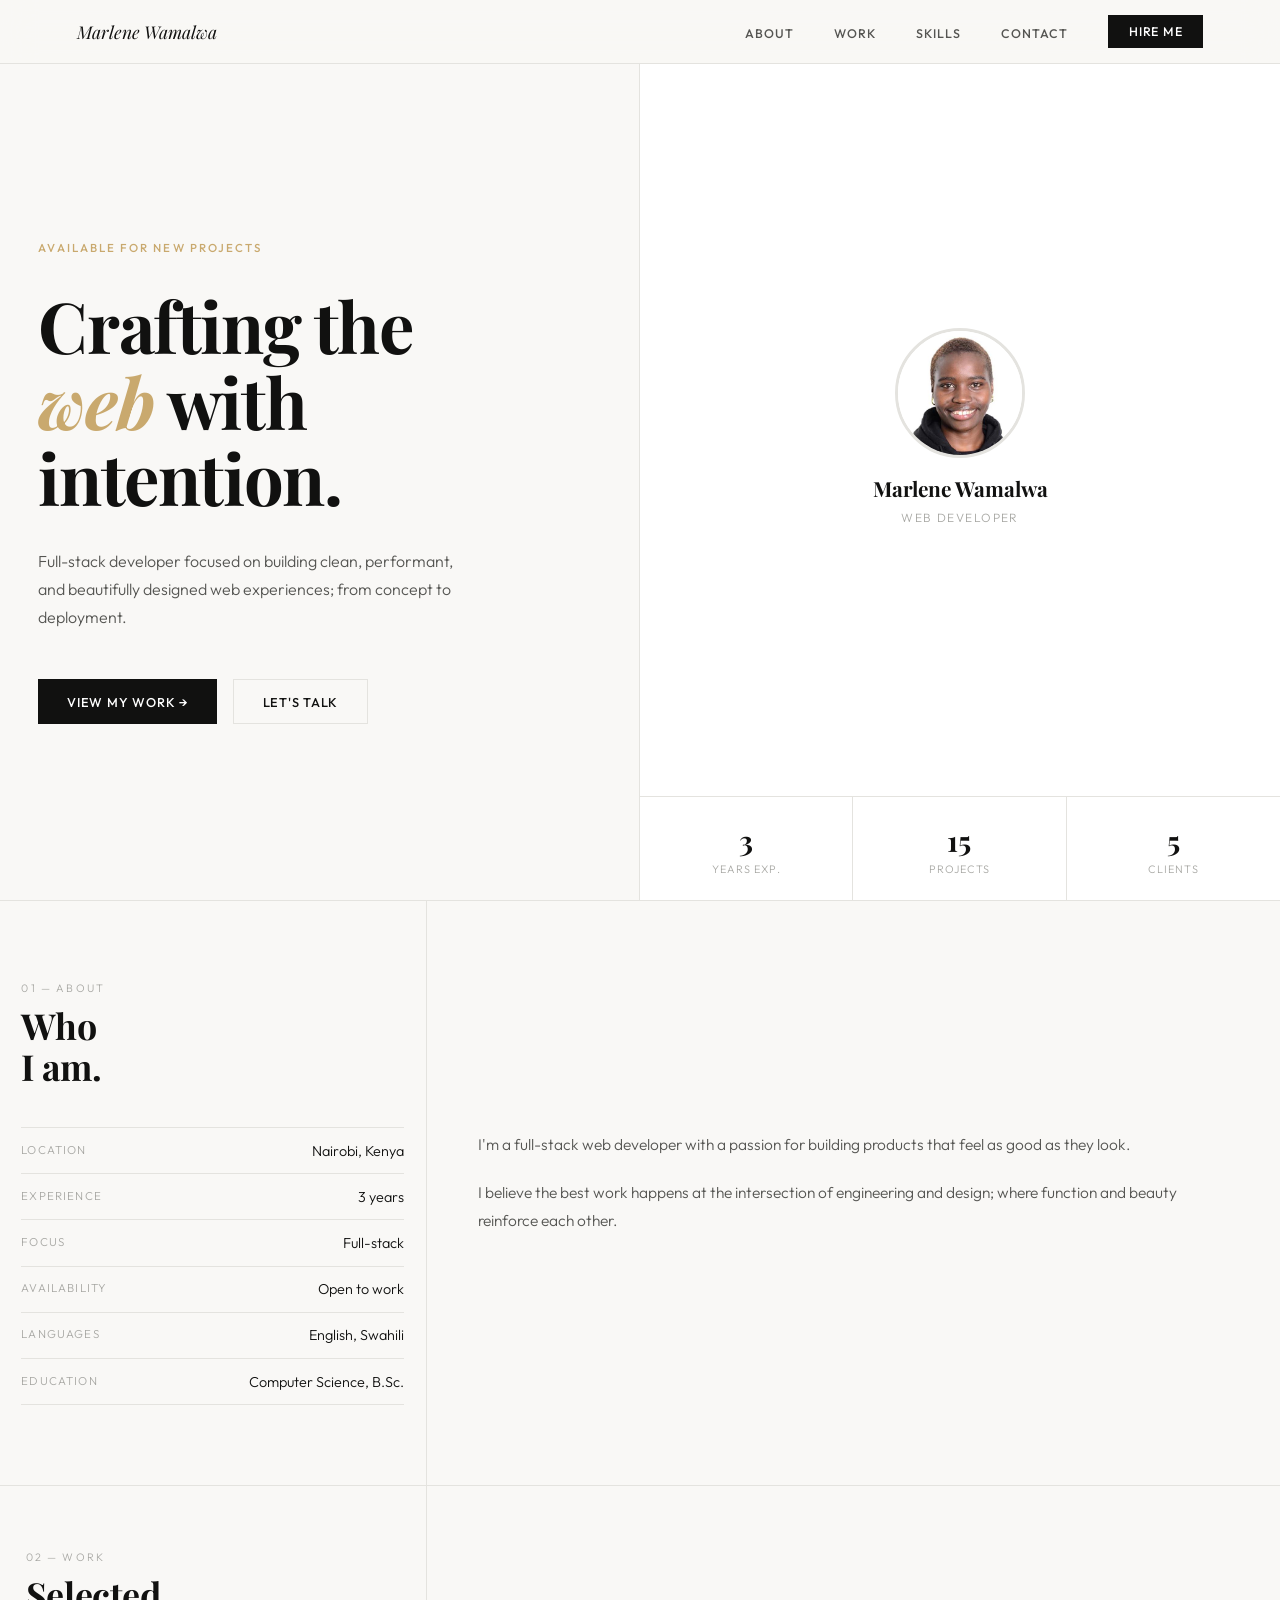
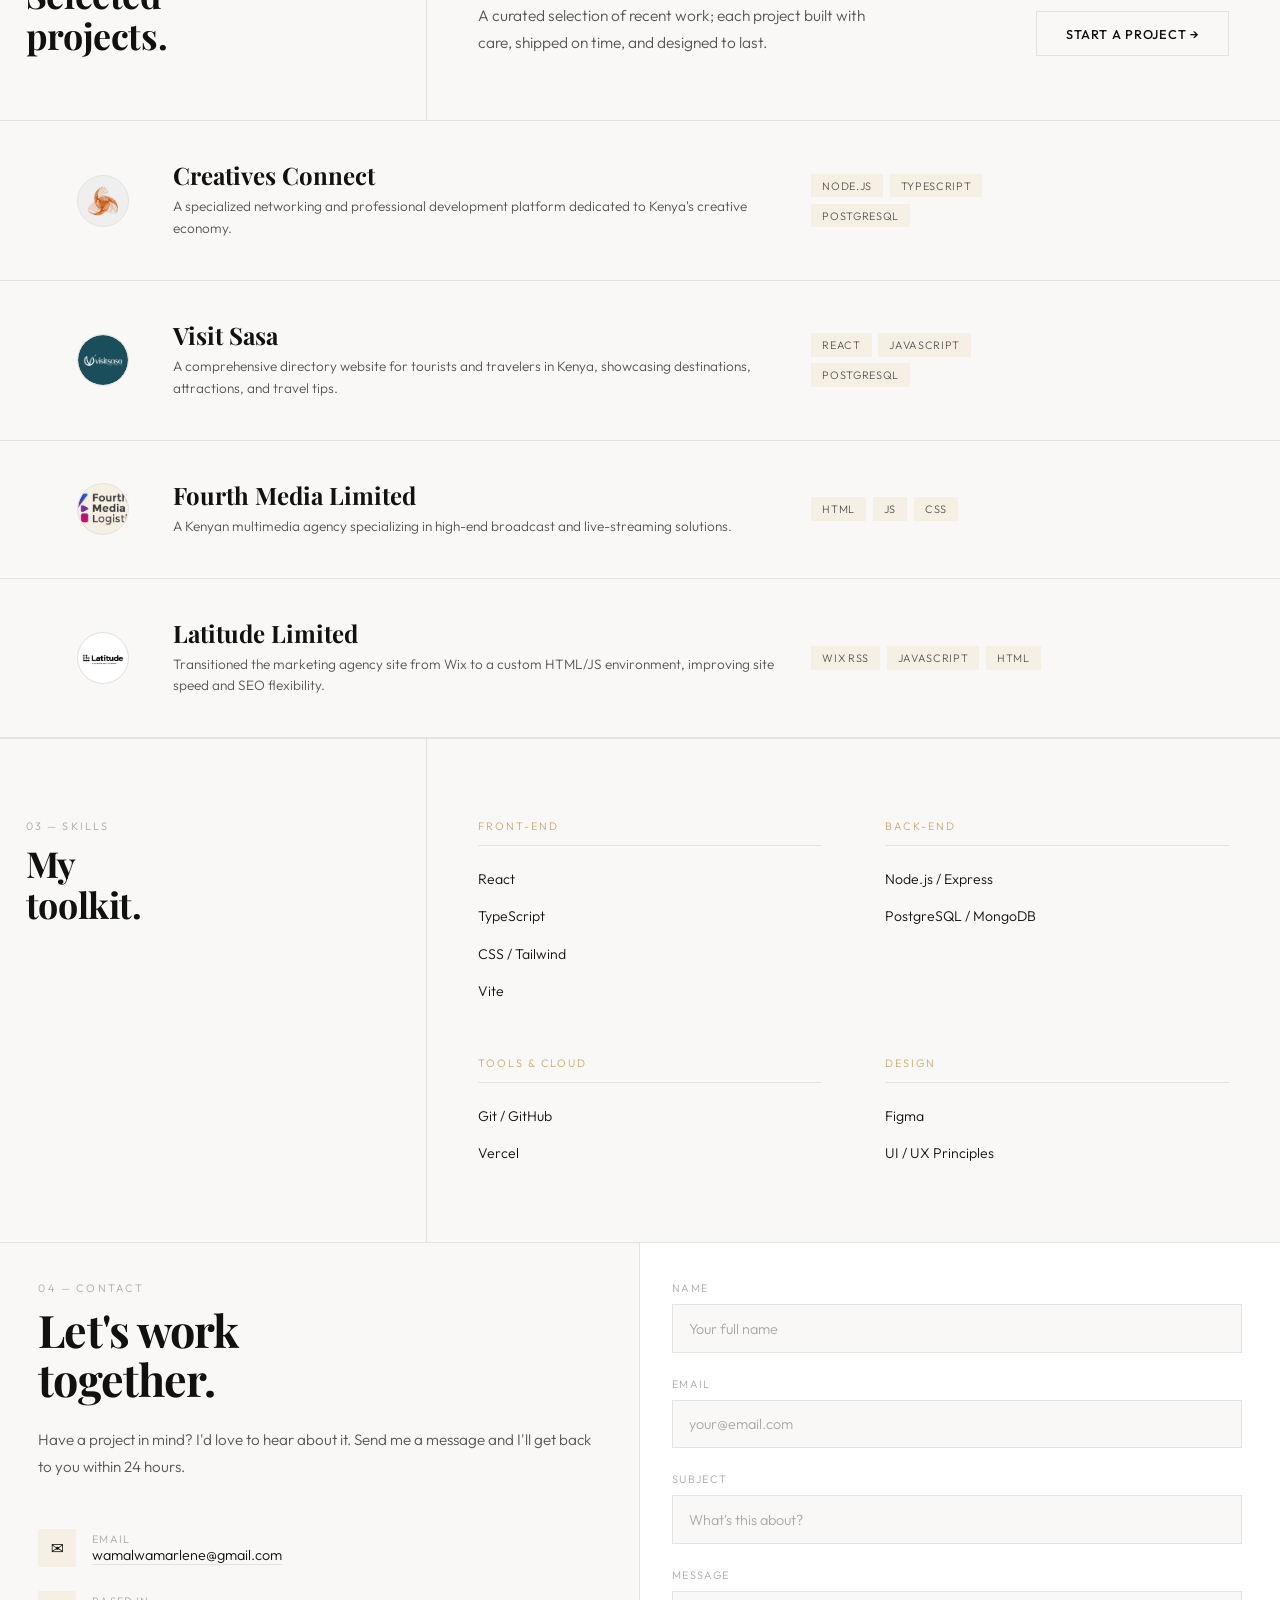
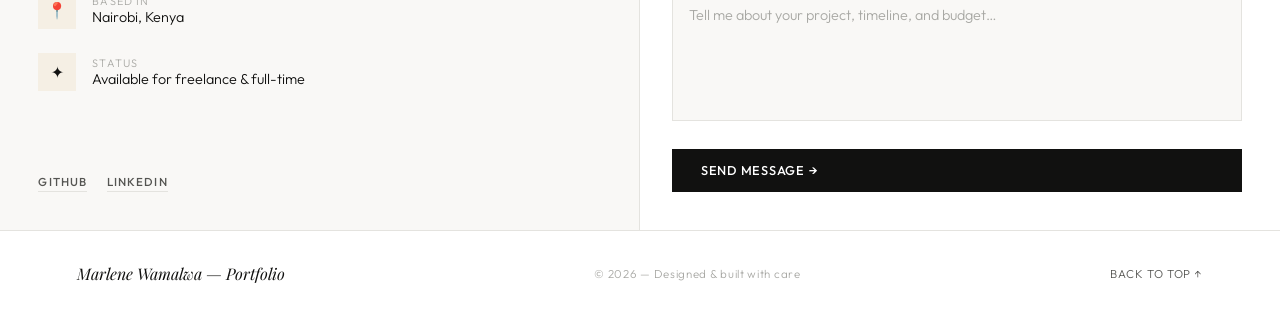
==== commit 8d861bc1: "new new port" ====
--- a/index.html
+++ b/index.html
@@ -121,11 +121,10 @@
     position: relative; overflow: hidden;
   }
 
-  /* ── FIXED: hero image area ── */
   .hero-img-area {
     position: absolute;
     inset: 0;
-    bottom: 110px; /* leave room for stats */
+    bottom: 110px;
     display: flex;
     align-items: center;
     justify-content: center;
@@ -134,7 +133,6 @@
     padding: 2rem;
   }
 
-  /* ── FIXED: smaller portrait image ── */
   .hero-image {
     width: 130px;
     height: 130px;
@@ -184,7 +182,7 @@
     text-transform: uppercase; color: var(--light); margin-top: 0.2rem;
   }
 
-  /* ── ABOUT — FIXED layout ── */
+  /* ABOUT */
   #about { display: grid; grid-template-columns: 1fr 2fr; border-top: 1px solid var(--border); }
 
   .about-label {
@@ -200,7 +198,6 @@
     font-weight: 700; line-height: 1.15; letter-spacing: -0.01em;
   }
 
-  /* ── FIXED: detail rows inside about-label ── */
   .about-details { display: flex; flex-direction: column; }
   .detail-row {
     display: flex; justify-content: space-between;
@@ -229,7 +226,6 @@
   .project-row:hover { background: var(--white); }
   .project-row:hover .project-arrow { opacity: 1; transform: translateX(0); }
 
-  /* ── NEW: circular site logo placeholder ── */
   .project-logo {
     width: 52px;
     height: 52px;
@@ -248,7 +244,6 @@
     object-fit: cover;
     border-radius: 50%;
   }
-  /* Fallback initials if no image */
   .project-logo-fallback {
     font-family: var(--serif);
     font-size: 1.1rem;
@@ -267,7 +262,7 @@
     opacity: 0; transform: translateX(-8px); transition: all 0.25s; white-space: nowrap;
   }
 
-  /* SKILLS — FIXED broken HTML */
+  /* SKILLS */
   #skills { border-top: 1px solid var(--border); display: grid; grid-template-columns: 1fr 2fr; }
   .skills-label { padding: 5rem 4% 5rem 6%; border-right: 1px solid var(--border); }
   .skills-body { padding: 5rem 6%; }
@@ -280,8 +275,6 @@
   .skill-item { display: flex; flex-direction: column; gap: 0.5rem; }
   .skill-row-top { display: flex; justify-content: space-between; }
   .skill-row-name { font-size: 0.88rem; color: var(--ink); }
-  
-  
 
   /* CONTACT */
   #contact { border-top: 1px solid var(--border); display: grid; grid-template-columns: 1fr 1fr; }
@@ -366,7 +359,6 @@
   </div>
   <div class="hero-right">
     <div class="hero-img-area">
-      <!-- Smaller, properly contained portrait -->
       <div class="hero-image">
         <img src="images/Marlene.jpeg" alt="Marlene portrait">
       </div>
@@ -392,7 +384,7 @@
   </div>
 </section>
 
-<!-- ABOUT — FIXED: details now correctly inside about-label -->
+<!-- ABOUT -->
 <section id="about">
   <div class="about-label reveal">
     <div>
@@ -416,7 +408,7 @@
   </div>
 </section>
 
-<!-- PROJECTS — FIXED: circle logo placeholders instead of numbers -->
+<!-- PROJECTS -->
 <section id="projects">
   <div class="projects-header">
     <div class="projects-label reveal">
@@ -432,12 +424,8 @@
 
     <div class="project-row reveal">
       <div class="project-logo">
-        <!-- Placeholder: replace src with actual favicon/logo once available -->
-        <img 
-          src="images/creatives.png" 
-          alt="Creatives Connect logo"
-          onerror="this.style.display='none'; this.nextElementSibling.style.display='flex';"
-        >
+        <img src="images/creatives.png" alt="Creatives Connect logo"
+          onerror="this.style.display='none'; this.nextElementSibling.style.display='flex';">
         <span class="project-logo-fallback" style="display:none;">CC</span>
       </div>
       <div>
@@ -450,11 +438,8 @@
 
     <div class="project-row reveal">
       <div class="project-logo">
-        <img 
-          src="images/visitsasa.jpg" 
-          alt="Visit Sasa logo"
-          onerror="this.style.display='none'; this.nextElementSibling.style.display='flex';"
-        >
+        <img src="images/visitsasa.jpg" alt="Visit Sasa logo"
+          onerror="this.style.display='none'; this.nextElementSibling.style.display='flex';">
         <span class="project-logo-fallback" style="display:none;">VS</span>
       </div>
       <div>
@@ -467,11 +452,8 @@
 
     <div class="project-row reveal">
       <div class="project-logo">
-        <img 
-          src="images/4mlogo.png" 
-          alt="Fourth Media logo"
-          onerror="this.style.display='none'; this.nextElementSibling.style.display='flex';"
-        >
+        <img src="images/4mlogo.png" alt="Fourth Media logo"
+          onerror="this.style.display='none'; this.nextElementSibling.style.display='flex';">
         <span class="project-logo-fallback" style="display:none;">FM</span>
       </div>
       <div>
@@ -484,11 +466,8 @@
 
     <div class="project-row reveal">
       <div class="project-logo">
-        <img 
-          src="images/latitude.png" 
-          alt="Latitude logo"
-          onerror="this.style.display='none'; this.nextElementSibling.style.display='flex';"
-        >
+        <img src="images/latitude.png" alt="Latitude logo"
+          onerror="this.style.display='none'; this.nextElementSibling.style.display='flex';">
         <span class="project-logo-fallback" style="display:none;">La</span>
       </div>
       <div>
@@ -502,7 +481,7 @@
   </div>
 </section>
 
-<!-- SKILLS — FIXED: proper closed HTML structure with working skill bars -->
+<!-- SKILLS -->
 <section id="skills">
   <div class="skills-label reveal">
     <div class="section-num">03 — Skills</div>
@@ -514,58 +493,34 @@
       <div class="reveal">
         <div class="skill-group-title">Front-end</div>
         <div class="skill-bars">
-          <div class="skill-item">
-            <div class="skill-row-top"><span class="skill-row-name">React</span></div>
-          </div>
-          <div class="skill-item">
-            <div class="skill-row-top"><span class="skill-row-name">TypeScript</span></div>
-            
-          </div>
-          <div class="skill-item">
-            <div class="skill-row-top"><span class="skill-row-name">CSS / Tailwind</span></div>
-          
-          </div>
-          <div class="skill-item">
-            <div class="skill-row-top"><span class="skill-row-name">Vite</span></div>
-           
-          </div>
+          <div class="skill-item"><div class="skill-row-top"><span class="skill-row-name">React</span></div></div>
+          <div class="skill-item"><div class="skill-row-top"><span class="skill-row-name">TypeScript</span></div></div>
+          <div class="skill-item"><div class="skill-row-top"><span class="skill-row-name">CSS / Tailwind</span></div></div>
+          <div class="skill-item"><div class="skill-row-top"><span class="skill-row-name">Vite</span></div></div>
         </div>
       </div>
 
       <div class="reveal">
         <div class="skill-group-title">Back-end</div>
         <div class="skill-bars">
-          <div class="skill-item">
-            <div class="skill-row-top"><span class="skill-row-name">Node.js / Express</span></div>
-          </div>
-          <div class="skill-item">
-            <div class="skill-row-top"><span class="skill-row-name">PostgreSQL / MongoDB</span></div>
-             </div>
+          <div class="skill-item"><div class="skill-row-top"><span class="skill-row-name">Node.js / Express</span></div></div>
+          <div class="skill-item"><div class="skill-row-top"><span class="skill-row-name">PostgreSQL / MongoDB</span></div></div>
         </div>
       </div>
 
       <div class="reveal">
         <div class="skill-group-title">Tools & Cloud</div>
         <div class="skill-bars">
-          <div class="skill-item">
-            <div class="skill-row-top"><span class="skill-row-name">Git / GitHub</span></div>
-          </div>
-          <div class="skill-item">
-            <div class="skill-row-top"><span class="skill-row-name">Vercel</span></div>
-          </div>
+          <div class="skill-item"><div class="skill-row-top"><span class="skill-row-name">Git / GitHub</span></div></div>
+          <div class="skill-item"><div class="skill-row-top"><span class="skill-row-name">Vercel</span></div></div>
         </div>
       </div>
 
       <div class="reveal">
         <div class="skill-group-title">Design</div>
         <div class="skill-bars">
-          <div class="skill-item">
-            <div class="skill-row-top"><span class="skill-row-name">Figma</span></div>
-          </div>
-          <div class="skill-item">
-            <div class="skill-row-top"><span class="skill-row-name">UI / UX Principles</span></div>
-            
-          </div>
+          <div class="skill-item"><div class="skill-row-top"><span class="skill-row-name">Figma</span></div></div>
+          <div class="skill-item"><div class="skill-row-top"><span class="skill-row-name">UI / UX Principles</span></div></div>
         </div>
       </div>
 
@@ -582,15 +537,23 @@
       <p class="contact-sub">Have a project in mind? I'd love to hear about it. Send me a message and I'll get back to you within 24 hours.</p>
       <div class="contact-details">
         <div class="cdetail">
-          <div class="cdetail-icon"></div>
-          <div><div class="cdetail-label">Email</div><div class="cdetail-val">wamalwamarlene@gmail.com</div></div>
+          <div class="cdetail-icon">✉</div>
+          <div>
+            <div class="cdetail-label">Email</div>
+            <div class="cdetail-val">
+              <a href="mailto:wamalwamarlene@gmail.com" style="color:inherit;text-decoration:none;border-bottom:1px solid var(--border);transition:border-color 0.2s;"
+                onmouseover="this.style.borderColor='var(--ink)'" onmouseout="this.style.borderColor='var(--border)'">
+                wamalwamarlene@gmail.com
+              </a>
+            </div>
+          </div>
         </div>
         <div class="cdetail">
-          <div class="cdetail-icon"></div>
+          <div class="cdetail-icon">📍</div>
           <div><div class="cdetail-label">Based in</div><div class="cdetail-val">Nairobi, Kenya</div></div>
         </div>
         <div class="cdetail">
-          <div class="cdetail-icon"></div>
+          <div class="cdetail-icon">✦</div>
           <div><div class="cdetail-label">Status</div><div class="cdetail-val">Available for freelance & full-time</div></div>
         </div>
       </div>
@@ -601,11 +564,12 @@
     </div>
   </div>
   <div class="contact-right reveal">
-    <form class="contact-form" onsubmit="return false;">
-      <div><label class="cf-label">Name</label><input type="text" class="cf-input" placeholder="Your full name"></div>
-      <div><label class="cf-label">Email</label><input type="email" class="cf-input" placeholder="your@email.com"></div>
-      <div><label class="cf-label">Subject</label><input type="text" class="cf-input" placeholder="What's this about?"></div>
-      <div><label class="cf-label">Message</label><textarea class="cf-textarea" placeholder="Tell me about your project, timeline, and budget…"></textarea></div>
+    <!-- Form collects values then opens mailto on submit -->
+    <form class="contact-form" id="contactForm">
+      <div><label class="cf-label">Name</label><input type="text" id="cf-name" class="cf-input" placeholder="Your full name"></div>
+      <div><label class="cf-label">Email</label><input type="email" id="cf-email" class="cf-input" placeholder="your@email.com"></div>
+      <div><label class="cf-label">Subject</label><input type="text" id="cf-subject" class="cf-input" placeholder="What's this about?"></div>
+      <div><label class="cf-label">Message</label><textarea id="cf-message" class="cf-textarea" placeholder="Tell me about your project, timeline, and budget…"></textarea></div>
       <button type="submit" class="btn btn-dark">Send message →</button>
     </form>
   </div>
@@ -629,19 +593,6 @@
   }, { threshold: 0.12 });
   document.querySelectorAll('.reveal').forEach(el => revealObs.observe(el));
 
-  // Skill bars — animate on scroll
-  const barObs = new IntersectionObserver(entries => {
-    entries.forEach(e => {
-      if (e.isIntersecting) {
-        const w = e.target.dataset.w;
-        e.target.style.transform = `scaleX(${w})`;
-        e.target.classList.add('go');
-        barObs.unobserve(e.target);
-      }
-    });
-  }, { threshold: 0.3 });
-  document.querySelectorAll('.bar-fill').forEach(f => barObs.observe(f));
-
   // Active nav highlight
   const sections = document.querySelectorAll('section[id]');
   const navAs = document.querySelectorAll('.nav-links a');
@@ -652,6 +603,23 @@
       a.style.color = a.getAttribute('href') === `#${cur}` ? 'var(--ink)' : '';
     });
   });
+
+  // Contact form → mailto
+  document.getElementById('contactForm').addEventListener('submit', function(e) {
+    e.preventDefault();
+
+    const name    = document.getElementById('cf-name').value.trim();
+    const email   = document.getElementById('cf-email').value.trim();
+    const subject = document.getElementById('cf-subject').value.trim();
+    const message = document.getElementById('cf-message').value.trim();
+
+    const mailSubject = encodeURIComponent(subject || 'Portfolio enquiry');
+    const mailBody = encodeURIComponent(
+      `Hi Marlene,\n\n${message}\n\n---\nFrom: ${name}${email ? '\nReply-to: ' + email : ''}`
+    );
+
+    window.location.href = `mailto:wamalwamarlene@gmail.com?subject=${mailSubject}&body=${mailBody}`;
+  });
 </script>
 </body>
 </html>
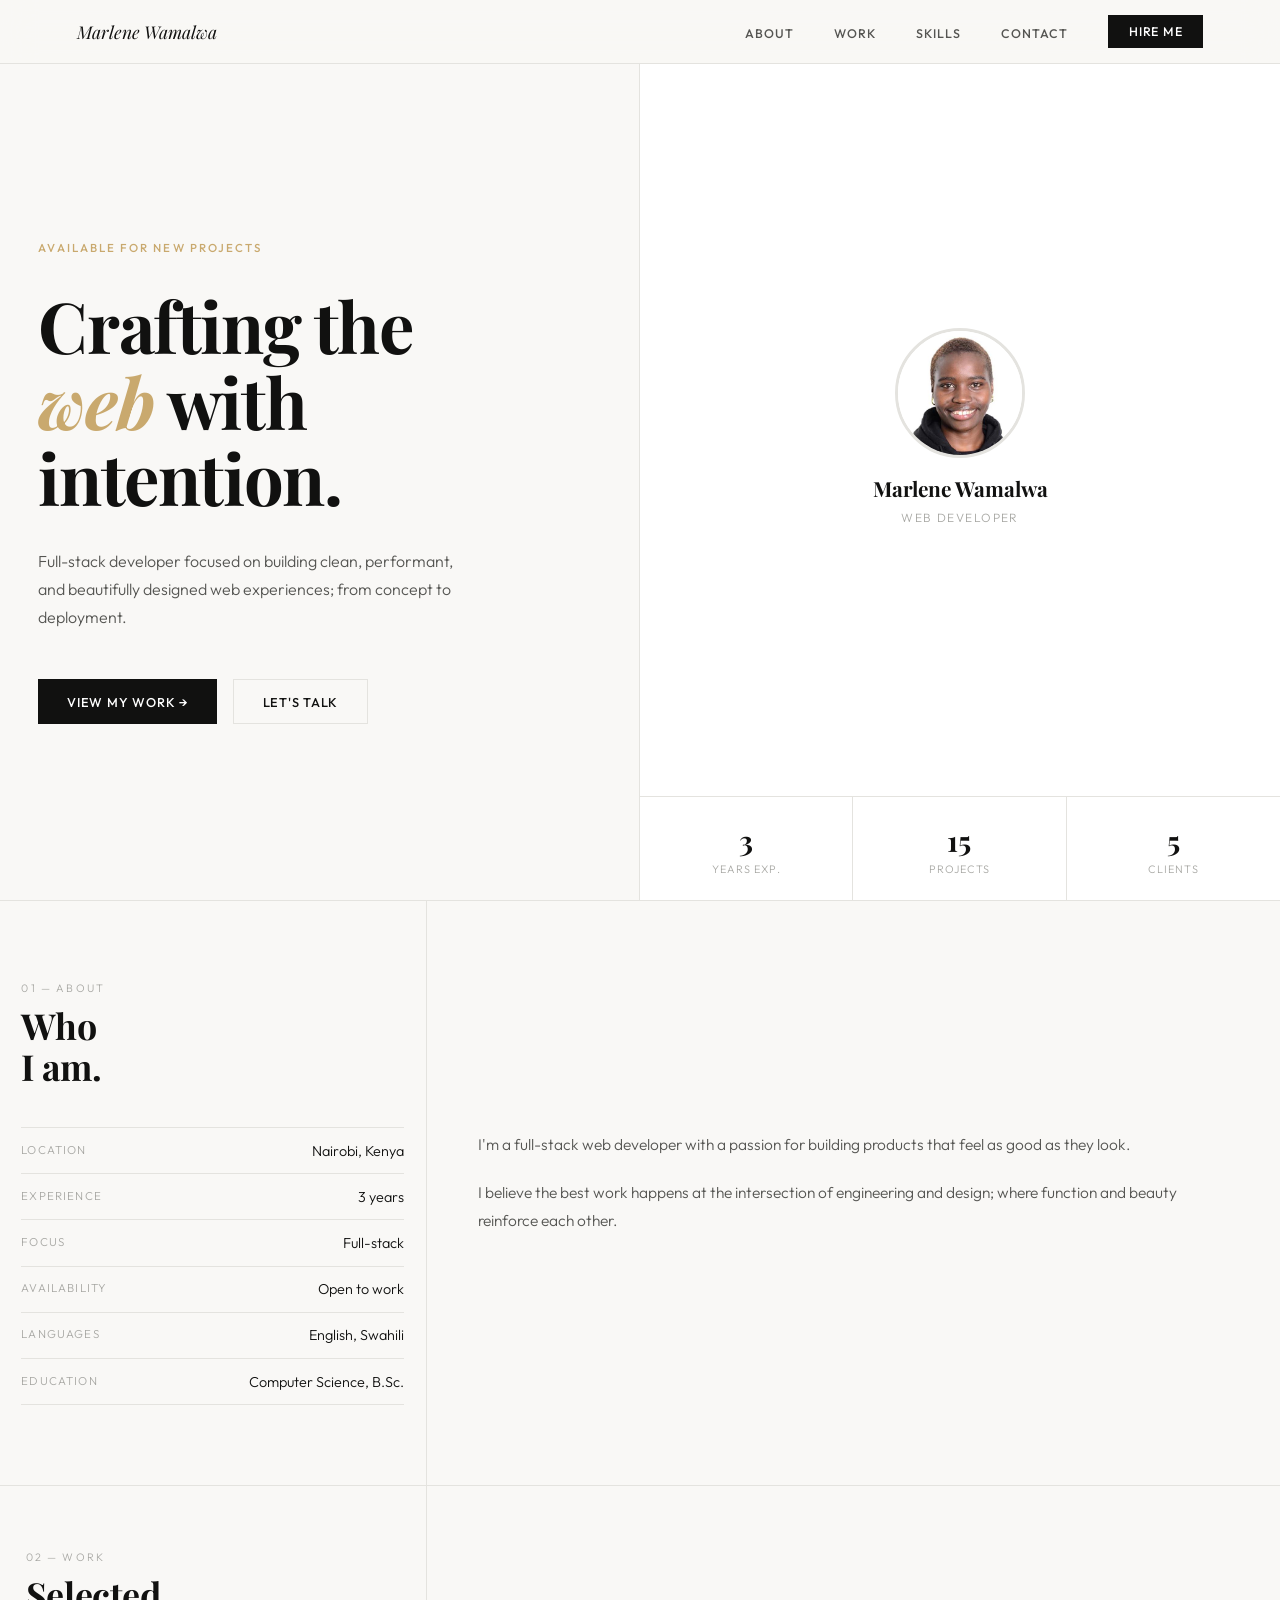
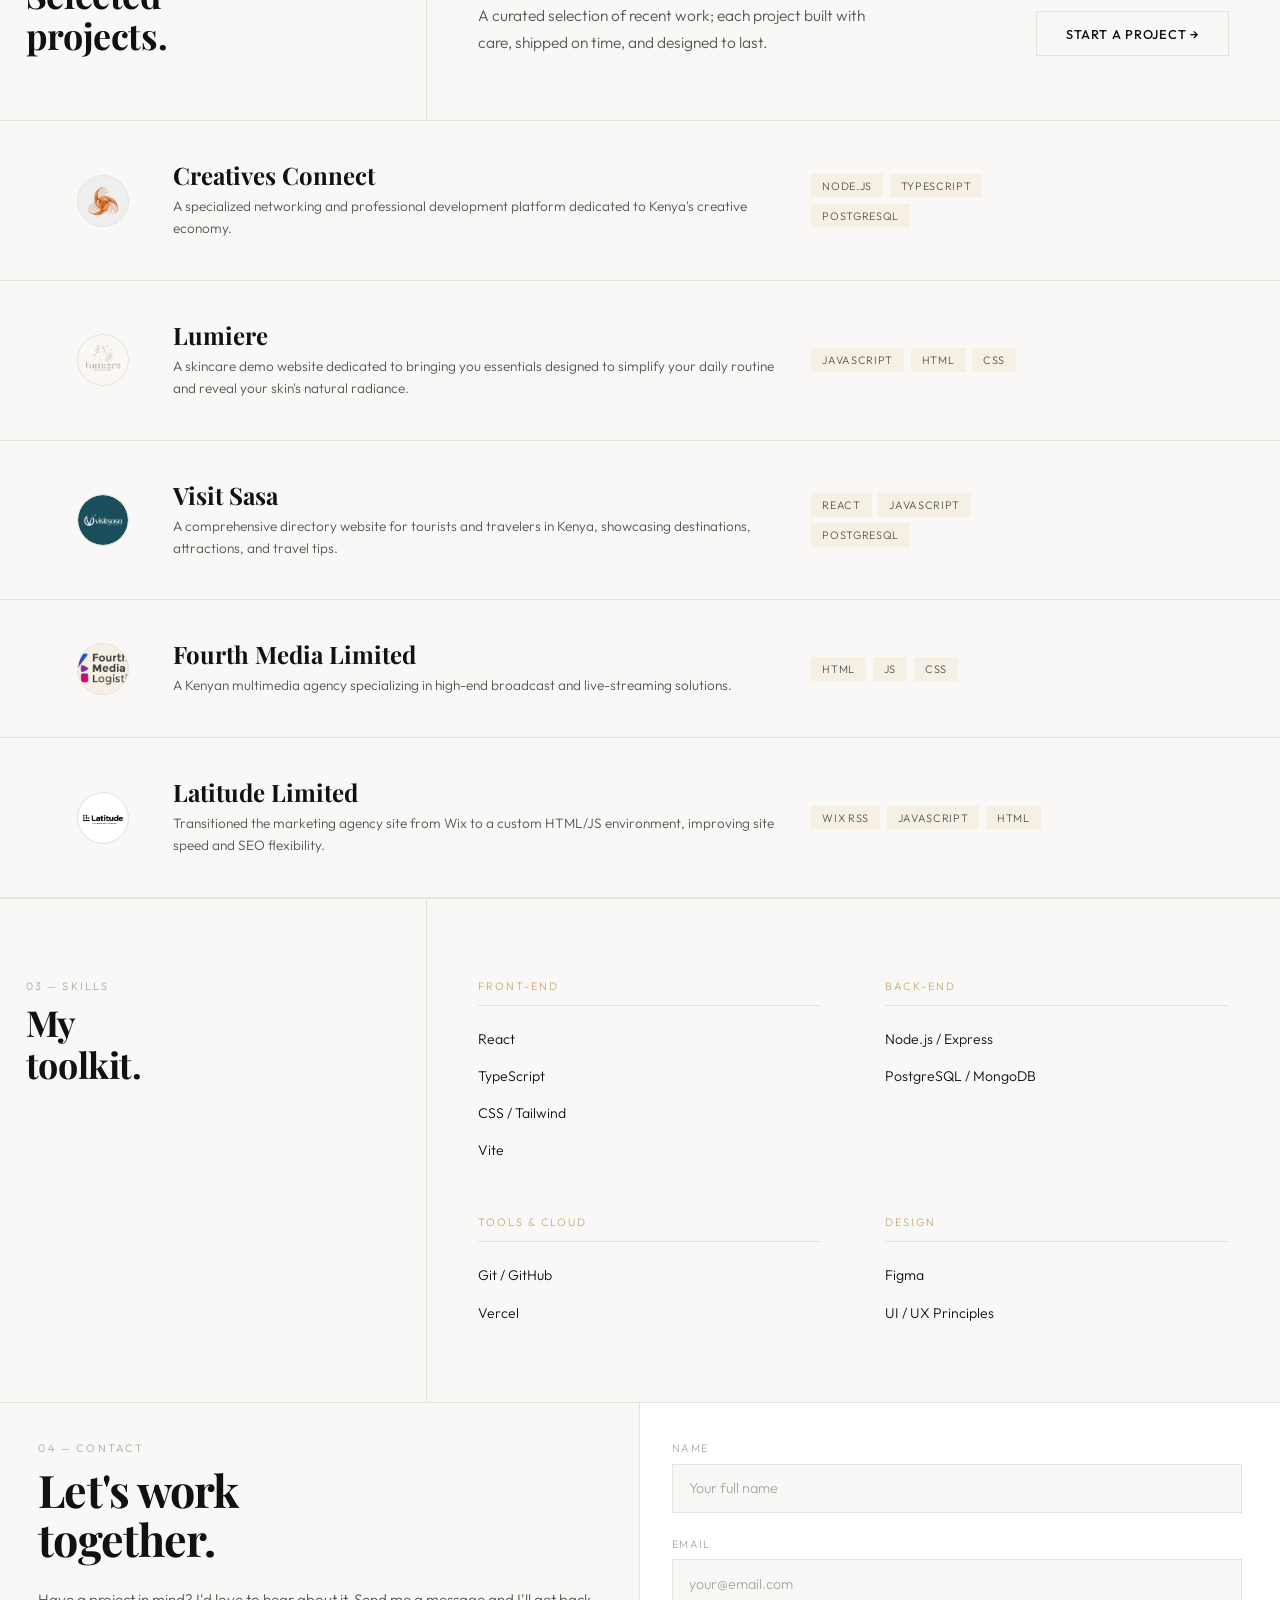
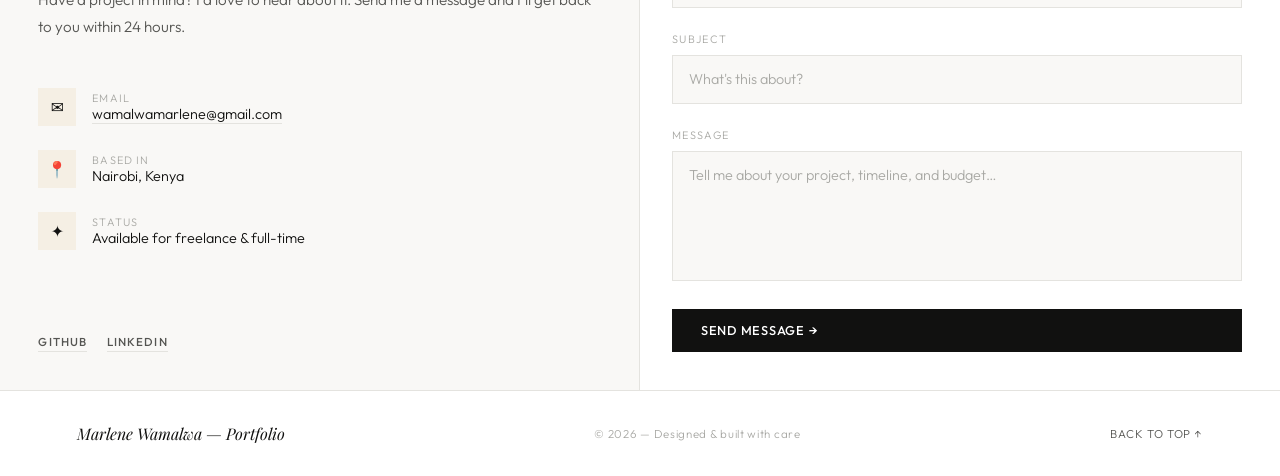
==== commit 406bfd9e: "lumiere" ====
--- a/index.html
+++ b/index.html
@@ -434,6 +434,20 @@
       </div>
       <div class="project-tags"><span class="ptag">Node.js</span><span class="ptag">TypeScript</span><span class="ptag">PostgreSQL</span></div>
       <a href="https://www.creativesconnect.co.ke/" class="project-arrow" target="_blank" rel="noopener">View project →</a>
+    </div>
+
+<div class="project-row reveal">
+      <div class="project-logo">
+        <img src="images/lumiere.png" alt="Visit Sasa logo"
+          onerror="this.style.display='none'; this.nextElementSibling.style.display='flex';">
+        <span class="project-logo-fallback" style="display:none;">VS</span>
+      </div>
+      <div>
+        <div class="project-name">Lumiere</div>
+        <div class="project-desc">A skincare demo website dedicated to bringing you essentials designed to simplify your daily routine and reveal your skin's natural radiance.</div>
+      </div>
+      <div class="project-tags"><span class="ptag">JavaScript</span><span class="ptag">HTML</span><span class="ptag">CSS</span></div>
+      <a href="https://marlenewamalwa.github.io/skincare-demo/" class="project-arrow" target="_blank" rel="noopener">View project →</a>
     </div>
 
     <div class="project-row reveal">
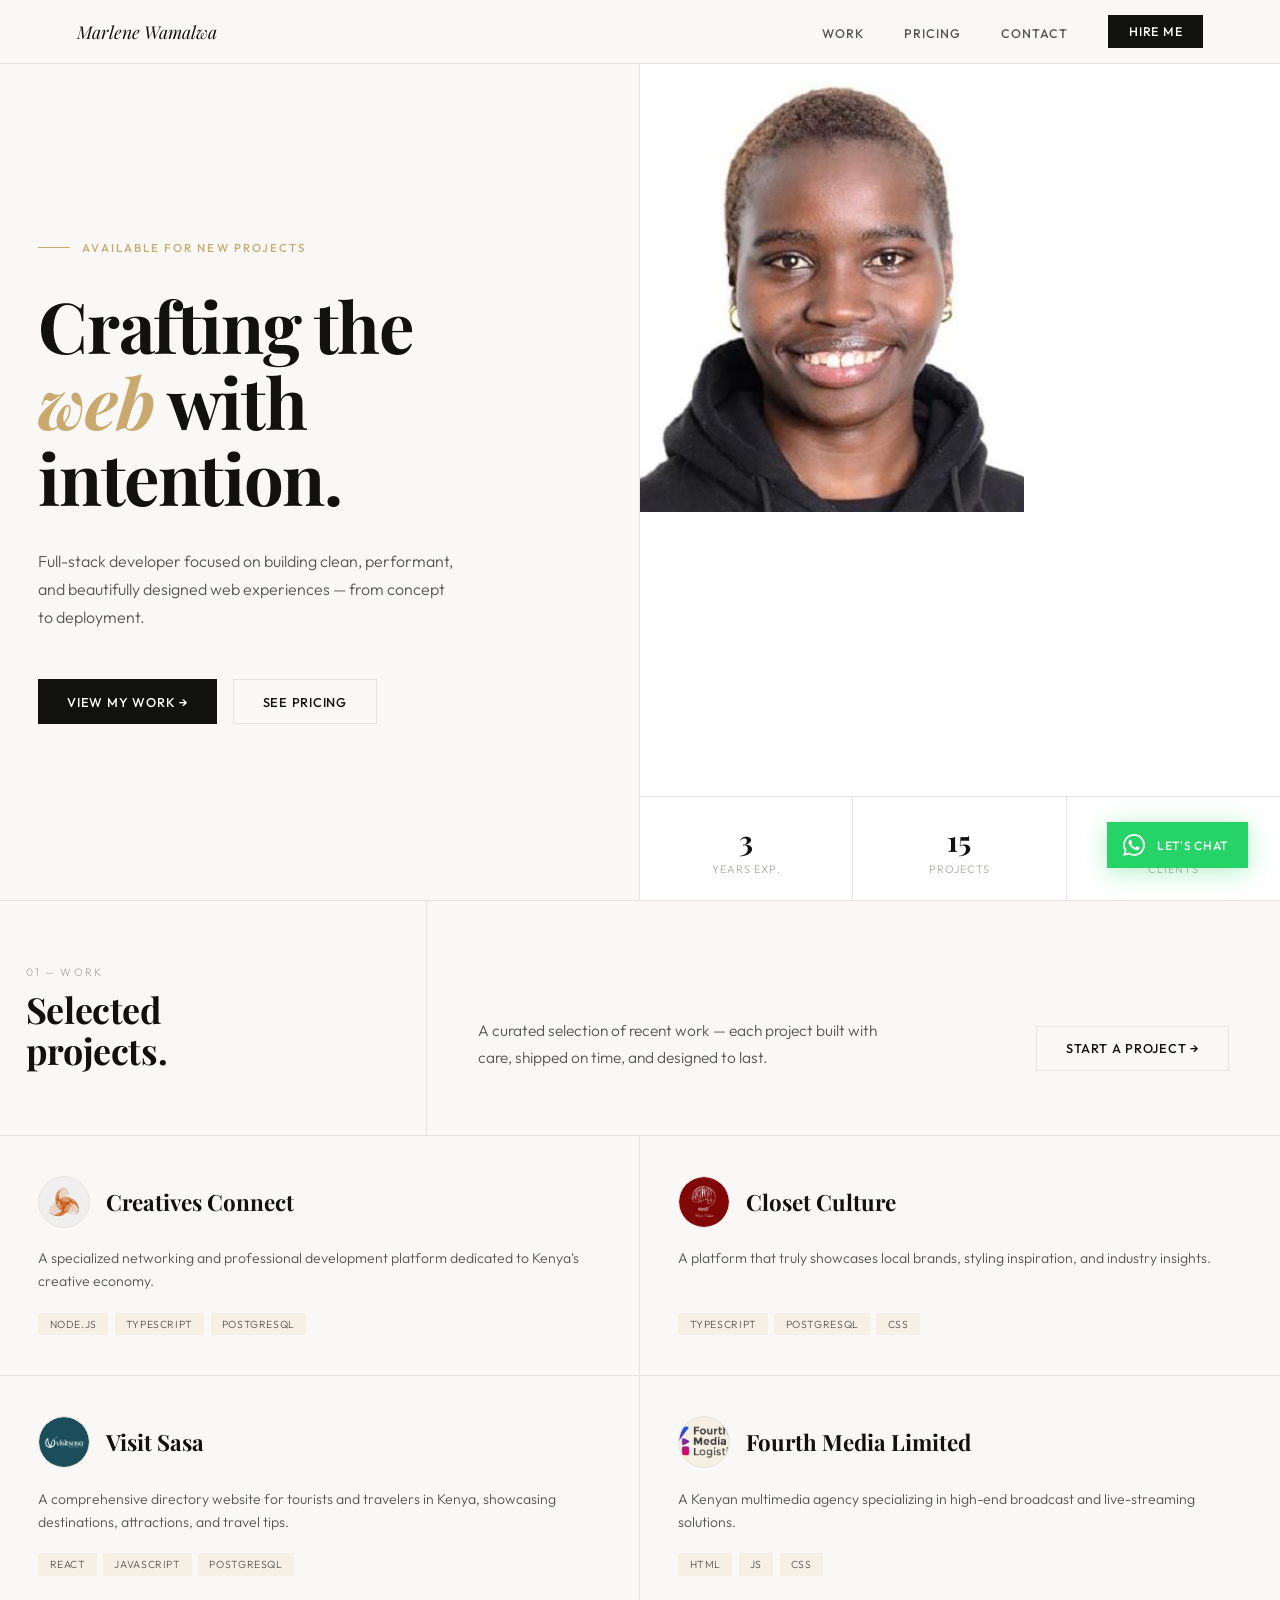
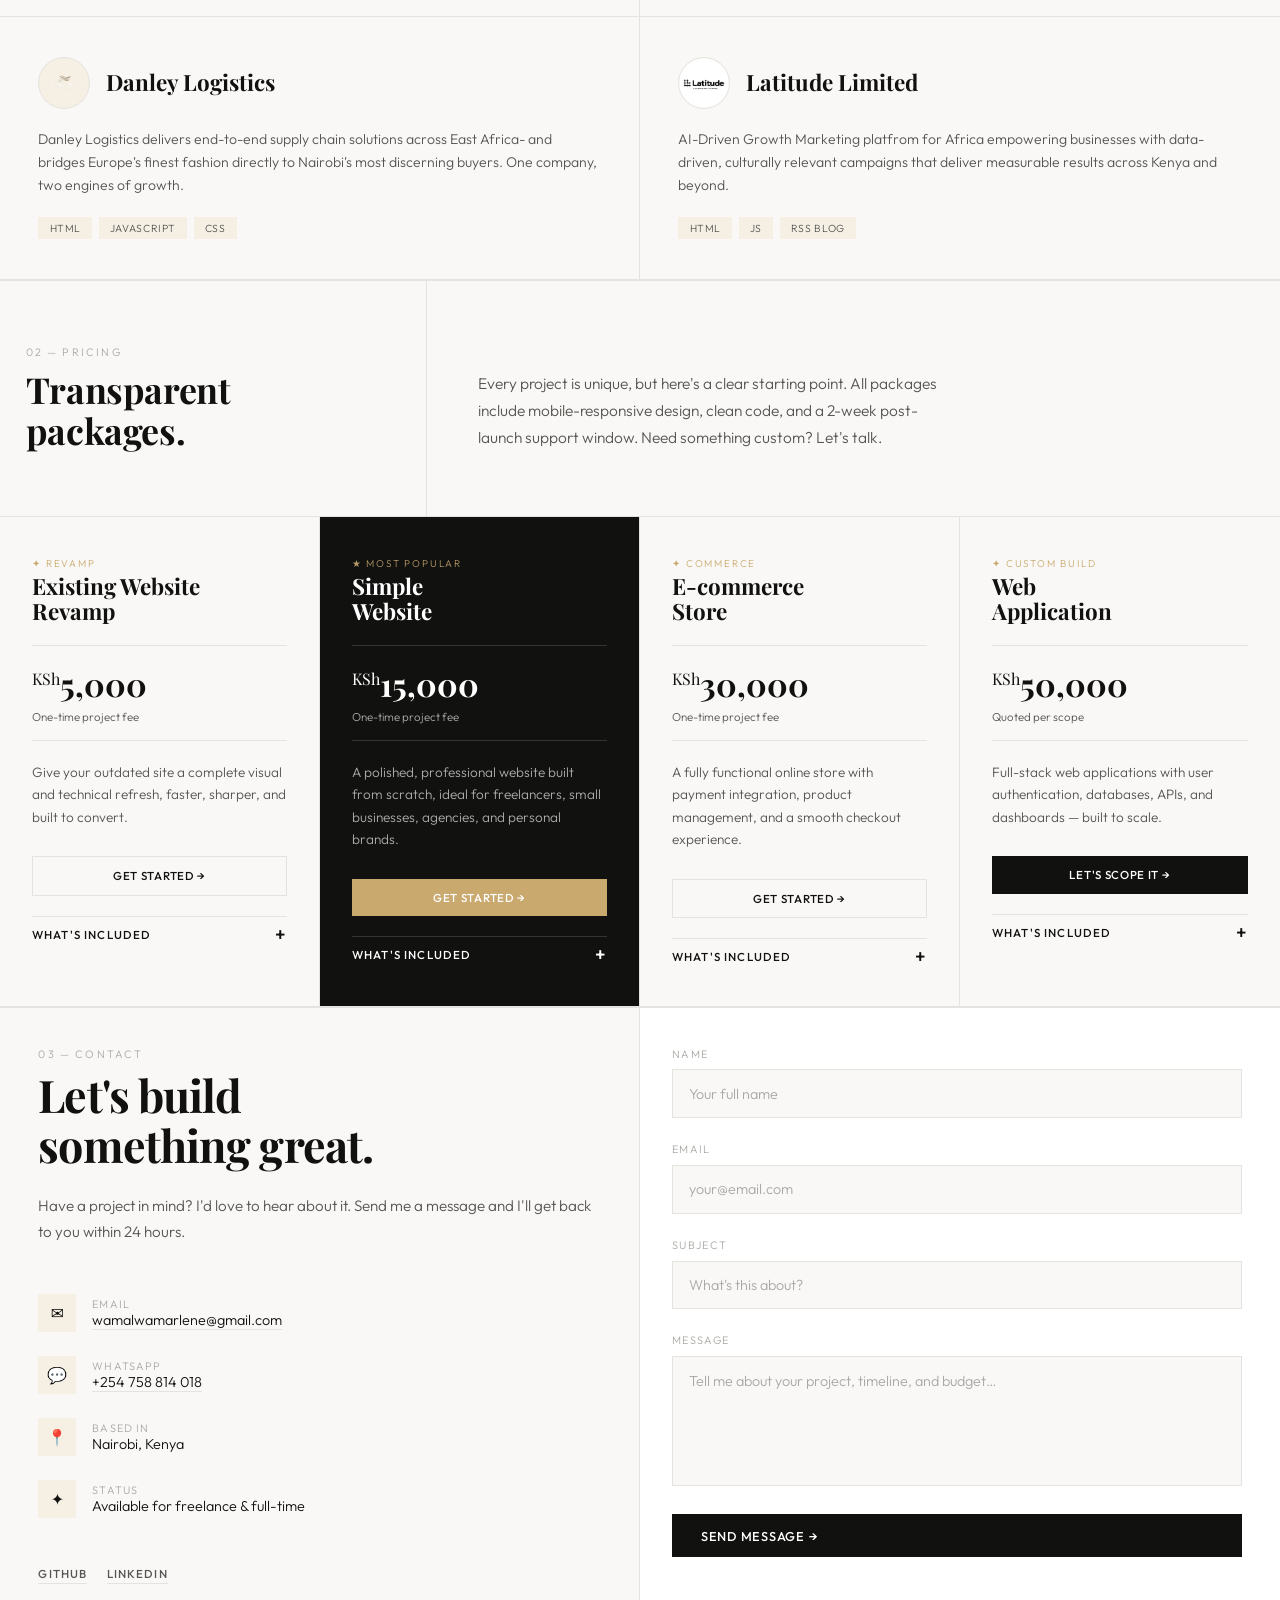
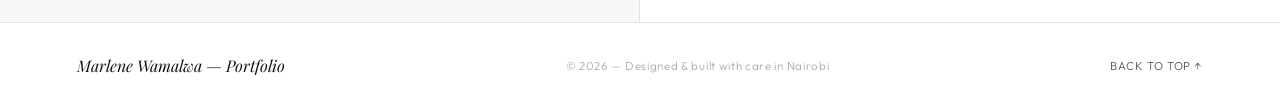
==== commit 692c0979: "done" ====
--- a/index.html
+++ b/index.html
@@ -3,7 +3,7 @@
 <head>
 <meta charset="UTF-8">
 <meta name="viewport" content="width=device-width, initial-scale=1.0">
-<title>Portfolio — Web Developer</title>
+<title>Marlene Wamalwa — Web Developer</title>
 <link rel="preconnect" href="https://fonts.googleapis.com">
 <link href="https://fonts.googleapis.com/css2?family=Playfair+Display:ital,wght@0,400;0,700;1,400&family=Outfit:wght@300;400;500;600&display=swap" rel="stylesheet">
 <style>
@@ -33,9 +33,10 @@
     overflow-x: hidden;
   }
 
+  /* ── NAV ── */
   nav {
     position: fixed; top: 0; width: 100%; z-index: 100;
-    background: rgba(249,248,246,0.9);
+    background: rgba(249,248,246,0.92);
     backdrop-filter: blur(16px);
     border-bottom: 1px solid var(--border);
     padding: 0 6%;
@@ -48,6 +49,7 @@
     font-size: 1.1rem;
     font-style: italic;
     color: var(--ink);
+    text-decoration: none;
   }
   .nav-right { display: flex; align-items: center; gap: 2.5rem; }
   .nav-links { display: flex; gap: 2.5rem; list-style: none; }
@@ -67,7 +69,7 @@
   }
   .nav-hire:hover { background: var(--accent); }
 
-  /* HERO */
+  /* ── HERO ── */
   #hero {
     min-height: 100vh;
     display: grid; grid-template-columns: 1fr 1fr;
@@ -84,6 +86,10 @@
     color: var(--accent); margin-bottom: 2rem;
     display: flex; align-items: center; gap: 0.75rem;
     opacity: 0; animation: up 0.7s 0.3s ease forwards;
+  }
+  .hero-eyebrow::before {
+    content: ''; display: inline-block;
+    width: 32px; height: 1px; background: var(--accent);
   }
   h1 {
     font-family: var(--serif);
@@ -114,59 +120,39 @@
   .btn-dark:hover { background: var(--accent); }
   .btn-ghost { background: transparent; color: var(--ink); border: 1px solid var(--border); }
   .btn-ghost:hover { border-color: var(--ink); }
-
+  .btn-accent { background: var(--accent); color: var(--white); }
+  .btn-accent:hover { background: var(--ink); }
+
+  /* Hero right — big image */
   .hero-right {
     background: var(--white);
     display: flex; flex-direction: column; justify-content: flex-end;
     position: relative; overflow: hidden;
   }
-
-  .hero-img-area {
+  .hero-img-fill {
     position: absolute;
     inset: 0;
-    bottom: 110px;
-    display: flex;
-    align-items: center;
-    justify-content: center;
-    flex-direction: column;
-    gap: 1rem;
-    padding: 2rem;
-  }
-
-  .hero-image {
-    width: 130px;
-    height: 130px;
-    border-radius: 50%;
+    bottom: 90px; /* leave room for stats */
     overflow: hidden;
-    border: 3px solid var(--border);
-    flex-shrink: 0;
-    opacity: 0;
-    animation: up 0.8s 1s ease forwards;
-  }
-  .hero-image img {
-    width: 100%;
-    height: 100%;
+    opacity: 0; animation: fadeIn 1s 0.8s ease forwards;
+  }
+  .hero-img-fill img {
+    width: 60%; height: 60%;
     object-fit: cover;
     object-position: center top;
     display: block;
   }
-
-  .hero-name-card {
-    text-align: center;
-    opacity: 0; animation: up 0.8s 1.1s ease forwards;
-  }
-  .hero-name-card strong {
-    display: block; font-family: var(--serif);
-    font-size: 1.3rem; margin-bottom: 0.3rem;
-  }
-  .hero-name-card span {
-    font-size: 0.75rem; letter-spacing: 0.12em;
-    text-transform: uppercase; color: var(--light);
+  .hero-img-overlay {
+    position: absolute; inset: 0; bottom: 90px;
+    background: linear-gradient(to bottom, transparent 55%, rgba(255,255,255,0.18) 100%);
+    pointer-events: none;
   }
   .hero-stats {
     display: grid; grid-template-columns: 1fr 1fr 1fr;
     border-top: 1px solid var(--border);
     opacity: 0; animation: up 0.8s 1.2s ease forwards;
+    position: relative; z-index: 2;
+    background: var(--white);
   }
   .hero-stat {
     padding: 1.5rem 1.2rem; text-align: center;
@@ -182,101 +168,184 @@
     text-transform: uppercase; color: var(--light); margin-top: 0.2rem;
   }
 
-  /* ABOUT */
-  #about { display: grid; grid-template-columns: 1fr 2fr; border-top: 1px solid var(--border); }
-
-  .about-label {
-    padding: 5rem 5% 5rem 5%;
+  /* ── PROJECTS ── */
+  #projects { border-top: 1px solid var(--border); }
+  .projects-header {
+    display: grid; grid-template-columns: 1fr 2fr;
+    border-bottom: 1px solid var(--border);
+  }
+  .projects-label { padding: 4rem 4% 4rem 6%; border-right: 1px solid var(--border); }
+  .projects-intro {
+    padding: 4rem 6%;
+    display: flex; align-items: flex-end; justify-content: space-between; gap: 2rem;
+  }
+  .projects-intro p { font-size: 0.97rem; line-height: 1.75; color: var(--mid); max-width: 420px; }
+
+  /* Two-column project grid */
+  .project-grid {
+    display: grid;
+    grid-template-columns: 1fr 1fr;
+    border-top: none;
+  }
+  .project-card {
+    padding: 2.5rem 6% 2.5rem 6%;
+    border-bottom: 1px solid var(--border);
     border-right: 1px solid var(--border);
-    display: flex;
-    flex-direction: column;
-    gap: 2.5rem;
-  }
-  .section-num { font-size: 0.68rem; letter-spacing: 0.2em; text-transform: uppercase; color: var(--light); margin-bottom: 0.6rem; }
-  .section-heading {
-    font-family: var(--serif); font-size: clamp(1.8rem, 2.8vw, 2.8rem);
-    font-weight: 700; line-height: 1.15; letter-spacing: -0.01em;
-  }
-
-  .about-details { display: flex; flex-direction: column; }
-  .detail-row {
-    display: flex; justify-content: space-between;
-    padding: 0.85rem 0; border-bottom: 1px solid var(--border);
-  }
-  .detail-row:first-child { border-top: 1px solid var(--border); }
-  .detail-key { font-size: 0.72rem; letter-spacing: 0.1em; text-transform: uppercase; color: var(--light); }
-  .detail-val { font-size: 0.9rem; color: var(--ink); text-align: right; }
-
-  .about-body { padding: 5rem 6%; display: flex; flex-direction: column; gap: 1.5rem; justify-content: center; }
-  .about-copy p { font-size: 0.97rem; line-height: 1.8; color: var(--mid); margin-bottom: 1.25rem; }
-  .about-copy p strong { color: var(--ink); font-weight: 500; }
-
-  /* PROJECTS */
-  #projects { border-top: 1px solid var(--border); }
-  .projects-header { display: grid; grid-template-columns: 1fr 2fr; border-bottom: 1px solid var(--border); }
-  .projects-label { padding: 4rem 4% 4rem 6%; border-right: 1px solid var(--border); }
-  .projects-intro { padding: 4rem 6%; display: flex; align-items: flex-end; justify-content: space-between; gap: 2rem; }
-  .projects-intro p { font-size: 0.97rem; line-height: 1.75; color: var(--mid); max-width: 420px; }
-
-  .project-row {
-    display: grid; grid-template-columns: 64px 1fr 240px 120px;
-    align-items: center; padding: 2.5rem 6%; border-bottom: 1px solid var(--border);
-    gap: 2rem; transition: background 0.2s; cursor: default;
-  }
-  .project-row:hover { background: var(--white); }
-  .project-row:hover .project-arrow { opacity: 1; transform: translateX(0); }
-
+    display: flex; flex-direction: column; gap: 1.2rem;
+    transition: background 0.22s; cursor: default;
+    position: relative;
+  }
+  .project-card:nth-child(even) { border-right: none; }
+  .project-card:hover { background: var(--white); }
+  .project-card:hover .project-arrow { opacity: 1; transform: translateX(0); }
+  .project-card-top { display: flex; align-items: center; gap: 1rem; }
   .project-logo {
-    width: 52px;
-    height: 52px;
+    width: 52px; height: 52px;
     border-radius: 50%;
     background: var(--accent-light);
     border: 1px solid var(--border);
-    display: flex;
-    align-items: center;
-    justify-content: center;
-    overflow: hidden;
-    flex-shrink: 0;
+    display: flex; align-items: center; justify-content: center;
+    overflow: hidden; flex-shrink: 0;
   }
   .project-logo img {
-    width: 100%;
-    height: 100%;
-    object-fit: cover;
-    border-radius: 50%;
+    width: 100%; height: 100%;
+    object-fit: cover; border-radius: 50%;
   }
   .project-logo-fallback {
-    font-family: var(--serif);
-    font-size: 1.1rem;
-    font-weight: 700;
-    color: var(--accent);
-    font-style: italic;
-  }
-
-  .project-name { font-family: var(--serif); font-size: 1.5rem; font-weight: 700; margin-bottom: 0.4rem; line-height: 1.2; }
-  .project-desc { font-size: 0.85rem; color: var(--mid); line-height: 1.6; }
+    font-family: var(--serif); font-size: 1.1rem;
+    font-weight: 700; color: var(--accent); font-style: italic;
+  }
+  .project-name { font-family: var(--serif); font-size: 1.4rem; font-weight: 700; line-height: 1.2; }
+  .project-desc { font-size: 0.88rem; color: var(--mid); line-height: 1.65; flex: 1; }
+  .project-footer { display: flex; align-items: center; justify-content: space-between; flex-wrap: wrap; gap: 0.75rem; }
   .project-tags { display: flex; flex-wrap: wrap; gap: 0.4rem; }
-  .ptag { font-size: 0.68rem; letter-spacing: 0.06em; text-transform: uppercase; color: var(--mid); background: var(--accent-light); padding: 0.3rem 0.7rem; }
+  .ptag {
+    font-size: 0.65rem; letter-spacing: 0.06em; text-transform: uppercase;
+    color: var(--mid); background: var(--accent-light); padding: 0.3rem 0.7rem;
+  }
   .project-arrow {
     font-size: 0.78rem; font-weight: 500; letter-spacing: 0.06em;
     text-transform: uppercase; color: var(--ink); text-decoration: none;
     opacity: 0; transform: translateX(-8px); transition: all 0.25s; white-space: nowrap;
-  }
-
-  /* SKILLS */
-  #skills { border-top: 1px solid var(--border); display: grid; grid-template-columns: 1fr 2fr; }
-  .skills-label { padding: 5rem 4% 5rem 6%; border-right: 1px solid var(--border); }
-  .skills-body { padding: 5rem 6%; }
-  .skills-grid { display: grid; grid-template-columns: 1fr 1fr; gap: 3.5rem 4rem; }
-  .skill-group-title {
-    font-size: 0.68rem; letter-spacing: 0.18em; text-transform: uppercase;
-    color: var(--accent); margin-bottom: 1.5rem; padding-bottom: 0.75rem; border-bottom: 1px solid var(--border);
-  }
-  .skill-bars { display: flex; flex-direction: column; gap: 1.2rem; }
-  .skill-item { display: flex; flex-direction: column; gap: 0.5rem; }
-  .skill-row-top { display: flex; justify-content: space-between; }
-  .skill-row-name { font-size: 0.88rem; color: var(--ink); }
-
-  /* CONTACT */
+    flex-shrink: 0;
+  }
+
+  /* ── PRICING ── */
+  #pricing { border-top: 1px solid var(--border); }
+  .pricing-header {
+    display: grid; grid-template-columns: 1fr 2fr;
+    border-bottom: 1px solid var(--border);
+  }
+  .pricing-label { padding: 4rem 4% 4rem 6%; border-right: 1px solid var(--border); }
+  .pricing-intro { padding: 4rem 6%; display: flex; align-items: flex-end; }
+  .pricing-intro p { font-size: 0.97rem; line-height: 1.75; color: var(--mid); max-width: 480px; }
+
+  .pricing-grid {
+    display: grid;
+    grid-template-columns: repeat(4, 1fr);
+    border-top: none;
+  }
+  .pricing-card {
+    border-right: 1px solid var(--border);
+    border-bottom: 1px solid var(--border);
+    padding: 2.5rem 2rem 2rem;
+    display: flex; flex-direction: column; gap: 1.25rem;
+    transition: background 0.22s;
+    position: relative;
+    overflow: hidden;
+  }
+  .pricing-card:last-child { border-right: none; }
+  .pricing-card.featured {
+    background: var(--ink); color: var(--white);
+    --card-mid: rgba(255,255,255,0.65);
+    --card-border: rgba(255,255,255,0.15);
+    --card-tag-bg: rgba(255,255,255,0.1);
+    --card-tag-color: rgba(255,255,255,0.8);
+  }
+  .pricing-card:not(.featured) {
+    --card-mid: var(--mid);
+    --card-border: var(--border);
+    --card-tag-bg: var(--accent-light);
+    --card-tag-color: var(--mid);
+  }
+  .pricing-card:not(.featured):hover { background: var(--white); }
+  .pricing-badge {
+    font-size: 0.62rem; letter-spacing: 0.18em; text-transform: uppercase;
+    color: var(--accent); display: flex; align-items: center; gap: 0.5rem;
+    margin-bottom: 0.25rem;
+  }
+  .pricing-badge.white { color: rgba(201,169,110,0.9); }
+  .pricing-tier {
+    font-family: var(--serif); font-size: 1.4rem; font-weight: 700;
+    line-height: 1.15;
+  }
+  .pricing-price {
+    border-top: 1px solid var(--card-border);
+    border-bottom: 1px solid var(--card-border);
+    padding: 1rem 0;
+  }
+  .pricing-amount {
+    font-family: var(--serif); font-size: 2rem; font-weight: 700;
+  }
+  .pricing-currency {
+    font-size: 1rem; font-weight: 400; vertical-align: top;
+    margin-top: 0.4rem; display: inline-block;
+  }
+  .pricing-note { font-size: 0.72rem; color: var(--card-mid); margin-top: 0.25rem; }
+  .pricing-desc { font-size: 0.85rem; color: var(--card-mid); line-height: 1.65; }
+
+  /* Accordion for what's included */
+  .pricing-accordion-btn {
+    display: flex; align-items: center; justify-content: space-between;
+    width: 100%; background: none; border: none; cursor: pointer;
+    font-family: var(--sans); font-size: 0.72rem; font-weight: 500;
+    letter-spacing: 0.1em; text-transform: uppercase;
+    color: inherit; padding: 0.5rem 0;
+    border-top: 1px solid var(--card-border);
+    margin-top: auto;
+    transition: opacity 0.2s;
+  }
+  .pricing-accordion-btn:hover { opacity: 0.7; }
+  .pricing-accordion-icon {
+    font-size: 1.2rem; transition: transform 0.3s ease;
+    display: inline-block; line-height: 1;
+  }
+  .pricing-accordion-btn[aria-expanded="true"] .pricing-accordion-icon {
+    transform: rotate(45deg);
+  }
+  .pricing-accordion-body {
+    max-height: 0; overflow: hidden;
+    transition: max-height 0.4s ease, padding 0.3s;
+  }
+  .pricing-accordion-body.open { max-height: 600px; }
+  .pricing-features {
+    display: flex; flex-direction: column; gap: 0.6rem;
+    padding: 1rem 0 0.25rem;
+  }
+  .pricing-feature {
+    display: flex; align-items: flex-start; gap: 0.6rem;
+    font-size: 0.82rem; color: var(--card-mid); line-height: 1.5;
+  }
+  .pricing-feature-icon { flex-shrink: 0; color: var(--accent); font-style: normal; }
+  .pricing-cta {
+    display: inline-flex; align-items: center; justify-content: center;
+    padding: 0.7rem 1.2rem;
+    font-size: 0.72rem; font-weight: 500;
+    letter-spacing: 0.06em; text-transform: uppercase;
+    text-decoration: none; transition: all 0.22s;
+    margin-top: 0.5rem;
+  }
+  .pricing-cta-dark { background: var(--ink); color: var(--white); }
+  .pricing-cta-dark:hover { background: var(--accent); }
+  .pricing-cta-light { background: var(--accent); color: var(--white); }
+  .pricing-cta-light:hover { background: var(--white); color: var(--ink); }
+  .pricing-cta-ghost {
+    border: 1px solid var(--border); color: var(--ink);
+    background: transparent;
+  }
+  .pricing-cta-ghost:hover { border-color: var(--ink); background: var(--ink); color: var(--white); }
+
+  /* ── CONTACT ── */
   #contact { border-top: 1px solid var(--border); display: grid; grid-template-columns: 1fr 1fr; }
   .contact-left { padding: 6% 5% 6% 6%; border-right: 1px solid var(--border); display: flex; flex-direction: column; justify-content: space-between; }
   .contact-heading { font-family: var(--serif); font-size: clamp(2rem, 3.5vw, 3.5rem); font-weight: 700; line-height: 1.1; letter-spacing: -0.02em; margin-bottom: 1.5rem; }
@@ -301,48 +370,96 @@
   .cf-input::placeholder, .cf-textarea::placeholder { color: var(--light); }
   .cf-textarea { min-height: 130px; }
 
-  /* FOOTER */
+  /* ── FOOTER ── */
   footer { border-top: 1px solid var(--border); padding: 2rem 6%; display: flex; justify-content: space-between; align-items: center; flex-wrap: wrap; gap: 1rem; background: var(--white); }
   .footer-logo { font-family: var(--serif); font-style: italic; font-size: 1rem; color: var(--ink); }
   .footer-copy { font-size: 0.72rem; letter-spacing: 0.06em; color: var(--light); }
   .footer-back { font-size: 0.72rem; letter-spacing: 0.08em; text-transform: uppercase; color: var(--mid); text-decoration: none; transition: color 0.2s; }
   .footer-back:hover { color: var(--ink); }
 
-  /* ANIMATIONS */
+  /* ── WHATSAPP FLOAT ── */
+  .wa-float {
+    position: fixed; bottom: 2rem; right: 2rem; z-index: 200;
+    display: flex; align-items: center; gap: 0.75rem;
+    background: #25D366; color: #fff;
+    padding: 0.75rem 1.25rem 0.75rem 1rem;
+    border-radius: 0; /* keep the square/editorial aesthetic */
+    text-decoration: none;
+    font-size: 0.75rem; font-weight: 500; letter-spacing: 0.06em; text-transform: uppercase;
+    box-shadow: 0 4px 24px rgba(37,211,102,0.35);
+    transition: background 0.22s, box-shadow 0.22s, transform 0.22s;
+    animation: up 0.7s 1.5s ease both;
+  }
+  .wa-float:hover { background: #1fbd5a; transform: translateY(-2px); box-shadow: 0 8px 32px rgba(37,211,102,0.45); }
+  .wa-float svg { flex-shrink: 0; }
+  .wa-label { display: block; }
+
+  /* Section helpers */
+  .section-num { font-size: 0.68rem; letter-spacing: 0.2em; text-transform: uppercase; color: var(--light); margin-bottom: 0.6rem; }
+  .section-heading {
+    font-family: var(--serif); font-size: clamp(1.8rem, 2.8vw, 2.8rem);
+    font-weight: 700; line-height: 1.15; letter-spacing: -0.01em;
+  }
+
+  /* ── ANIMATIONS ── */
   @keyframes navIn { from { opacity: 0; transform: translateY(-100%); } to { opacity: 1; transform: translateY(0); } }
   @keyframes up { from { opacity: 0; transform: translateY(24px); } to { opacity: 1; transform: translateY(0); } }
+  @keyframes fadeIn { from { opacity: 0; } to { opacity: 1; } }
   .reveal { opacity: 0; transform: translateY(28px); transition: opacity 0.7s ease, transform 0.7s ease; }
   .reveal.visible { opacity: 1; transform: none; }
 
-  /* RESPONSIVE */
+  /* ── RESPONSIVE ── */
+  @media (max-width: 1100px) {
+    .pricing-grid { grid-template-columns: 1fr 1fr; }
+    .pricing-card:nth-child(2) { border-right: none; }
+    .pricing-card:nth-child(3) { border-right: 1px solid var(--border); border-top: none; }
+    .pricing-card:nth-child(4) { border-right: none; border-top: none; }
+  }
   @media (max-width: 900px) {
     #hero { grid-template-columns: 1fr; }
-    .hero-right { min-height: 360px; }
-    #about, #skills, #contact { grid-template-columns: 1fr; }
-    .about-label, .skills-label, .projects-label, .contact-left { border-right: none; border-bottom: 1px solid var(--border); }
-    .about-body { grid-template-columns: 1fr; }
+    .hero-right { min-height: 70vw; }
+    .hero-img-fill { bottom: 90px; }
+    .project-grid { grid-template-columns: 1fr; }
+    .project-card { border-right: none; }
+    .project-card:nth-child(even) { border-right: none; }
+    .pricing-grid { grid-template-columns: 1fr; }
+    .pricing-card { border-right: none; border-bottom: 1px solid var(--border); }
+    .pricing-card:last-child { border-bottom: none; }
+    #contact { grid-template-columns: 1fr; }
+    .contact-left { border-right: none; border-bottom: 1px solid var(--border); }
+    .contact-right { background: var(--bg); }
     .projects-header { grid-template-columns: 1fr; }
-    .project-row { grid-template-columns: 52px 1fr; gap: 1rem; }
-    .project-tags { display: none; }
+    .pricing-header { grid-template-columns: 1fr; }
+    .pricing-label { border-right: none; border-bottom: 1px solid var(--border); }
+    .nav-links { display: none; }
     .project-arrow { opacity: 1; transform: none; }
-    .skills-grid { grid-template-columns: 1fr; }
-    .contact-right { background: var(--bg); }
-    .nav-links { display: none; }
+    .wa-float .wa-label { display: none; }
+    .wa-float { padding: 0.85rem; border-radius: 0; }
   }
 </style>
 </head>
 <body>
 
+<!-- WHATSAPP FLOAT -->
+<a class="wa-float"
+   href="https://wa.me/254758814018?text=Hi%20Marlene%2C%20I%20found%20your%20portfolio%20and%20I%27d%20love%20to%20discuss%20a%20project%20with%20you."
+   target="_blank" rel="noopener" aria-label="Chat on WhatsApp">
+  <svg width="22" height="22" viewBox="0 0 24 24" fill="currentColor" xmlns="http://www.w3.org/2000/svg">
+    <path d="M17.472 14.382c-.297-.149-1.758-.867-2.03-.967-.273-.099-.471-.148-.67.15-.197.297-.767.966-.94 1.164-.173.199-.347.223-.644.075-.297-.15-1.255-.463-2.39-1.475-.883-.788-1.48-1.761-1.653-2.059-.173-.297-.018-.458.13-.606.134-.133.298-.347.446-.52.149-.174.198-.298.298-.497.099-.198.05-.371-.025-.52-.075-.149-.669-1.612-.916-2.207-.242-.579-.487-.5-.669-.51-.173-.008-.371-.01-.57-.01-.198 0-.52.074-.792.372-.272.297-1.04 1.016-1.04 2.479 0 1.462 1.065 2.875 1.213 3.074.149.198 2.096 3.2 5.077 4.487.709.306 1.262.489 1.694.625.712.227 1.36.195 1.871.118.571-.085 1.758-.719 2.006-1.413.248-.694.248-1.289.173-1.413-.074-.124-.272-.198-.57-.347m-5.421 7.403h-.004a9.87 9.87 0 01-5.031-1.378l-.361-.214-3.741.982.998-3.648-.235-.374a9.86 9.86 0 01-1.51-5.26c.001-5.45 4.436-9.884 9.888-9.884 2.64 0 5.122 1.03 6.988 2.898a9.825 9.825 0 012.893 6.994c-.003 5.45-4.437 9.884-9.885 9.884m8.413-18.297A11.815 11.815 0 0012.05 0C5.495 0 .16 5.335.157 11.892c0 2.096.547 4.142 1.588 5.945L.057 24l6.305-1.654a11.882 11.882 0 005.683 1.448h.005c6.554 0 11.89-5.335 11.893-11.893a11.821 11.821 0 00-3.48-8.413z"/>
+  </svg>
+  <span class="wa-label">Let's chat</span>
+</a>
+
+<!-- NAV -->
 <nav>
-  <div class="logo">Marlene Wamalwa</div>
+  <a href="#hero" class="logo">Marlene Wamalwa</a>
   <div class="nav-right">
     <ul class="nav-links">
-      <li><a href="#about">About</a></li>
       <li><a href="#projects">Work</a></li>
-      <li><a href="#skills">Skills</a></li>
+      <li><a href="#pricing">Pricing</a></li>
       <li><a href="#contact">Contact</a></li>
     </ul>
-    <a href="#contact" class="nav-hire">Hire me</a>
+    <a href="https://wa.me/254758814018?text=Hi%20Marlene%2C%20I%27d%20love%20to%20hire%20you%20for%20a%20project!" target="_blank" rel="noopener" class="nav-hire">Hire me</a>
   </div>
 </nav>
 
@@ -351,21 +468,16 @@
   <div class="hero-left">
     <div class="hero-eyebrow">Available for new projects</div>
     <h1>Crafting the<br><em>web</em> with<br>intention.</h1>
-    <p class="hero-body">Full-stack developer focused on building clean, performant, and beautifully designed web experiences; from concept to deployment.</p>
+    <p class="hero-body">Full-stack developer focused on building clean, performant, and beautifully designed web experiences — from concept to deployment.</p>
     <div class="hero-actions">
       <a href="#projects" class="btn btn-dark">View my work →</a>
-      <a href="#contact" class="btn btn-ghost">Let's talk</a>
+      <a href="#pricing" class="btn btn-ghost">See pricing</a>
     </div>
   </div>
   <div class="hero-right">
-    <div class="hero-img-area">
-      <div class="hero-image">
-        <img src="images/Marlene.jpeg" alt="Marlene portrait">
-      </div>
-      <div class="hero-name-card">
-        <strong>Marlene Wamalwa</strong>
-        <span>Web Developer</span>
-      </div>
+    <div class="hero-img-fill">
+      <img src="images/Marlene.jpeg" alt="Marlene Wamalwa — Web Developer">
+      <div class="hero-img-overlay"></div>
     </div>
     <div class="hero-stats">
       <div class="hero-stat">
@@ -384,161 +496,261 @@
   </div>
 </section>
 
-<!-- ABOUT -->
-<section id="about">
-  <div class="about-label reveal">
-    <div>
-      <div class="section-num">01 — About</div>
-      <h2 class="section-heading">Who<br>I am.</h2>
-    </div>
-    <div class="about-details">
-      <div class="detail-row"><span class="detail-key">Location</span><span class="detail-val">Nairobi, Kenya</span></div>
-      <div class="detail-row"><span class="detail-key">Experience</span><span class="detail-val">3 years</span></div>
-      <div class="detail-row"><span class="detail-key">Focus</span><span class="detail-val">Full-stack</span></div>
-      <div class="detail-row"><span class="detail-key">Availability</span><span class="detail-val">Open to work</span></div>
-      <div class="detail-row"><span class="detail-key">Languages</span><span class="detail-val">English, Swahili</span></div>
-      <div class="detail-row"><span class="detail-key">Education</span><span class="detail-val">Computer Science, B.Sc.</span></div>
-    </div>
-  </div>
-  <div class="about-body">
-    <div class="about-copy reveal">
-      <p>I'm a full-stack web developer with a passion for building products that feel as good as they look.</p>
-      <p>I believe the best work happens at the intersection of engineering and design; where function and beauty reinforce each other.</p>
-    </div>
-  </div>
-</section>
-
 <!-- PROJECTS -->
 <section id="projects">
   <div class="projects-header">
     <div class="projects-label reveal">
-      <div class="section-num">02 — Work</div>
+      <div class="section-num">01 — Work</div>
       <h2 class="section-heading">Selected<br>projects.</h2>
     </div>
     <div class="projects-intro reveal">
-      <p>A curated selection of recent work; each project built with care, shipped on time, and designed to last.</p>
+      <p>A curated selection of recent work — each project built with care, shipped on time, and designed to last.</p>
       <a href="#contact" class="btn btn-ghost" style="white-space:nowrap;flex-shrink:0">Start a project →</a>
     </div>
   </div>
-  <div class="project-list">
-
-    <div class="project-row reveal">
-      <div class="project-logo">
-        <img src="images/creatives.png" alt="Creatives Connect logo"
-          onerror="this.style.display='none'; this.nextElementSibling.style.display='flex';">
-        <span class="project-logo-fallback" style="display:none;">CC</span>
-      </div>
-      <div>
+
+  <div class="project-grid">
+
+    <div class="project-card reveal">
+      <div class="project-card-top">
+        <div class="project-logo">
+          <img src="images/creatives.png" alt="Creatives Connect"
+            onerror="this.style.display='none'; this.nextElementSibling.style.display='flex';">
+          <span class="project-logo-fallback" style="display:none;">CC</span>
+        </div>
         <div class="project-name">Creatives Connect</div>
-        <div class="project-desc">A specialized networking and professional development platform dedicated to Kenya's creative economy.</div>
-      </div>
-      <div class="project-tags"><span class="ptag">Node.js</span><span class="ptag">TypeScript</span><span class="ptag">PostgreSQL</span></div>
-      <a href="https://www.creativesconnect.co.ke/" class="project-arrow" target="_blank" rel="noopener">View project →</a>
-    </div>
-
-<div class="project-row reveal">
-      <div class="project-logo">
-        <img src="images/lumiere.png" alt="Visit Sasa logo"
-          onerror="this.style.display='none'; this.nextElementSibling.style.display='flex';">
-        <span class="project-logo-fallback" style="display:none;">VS</span>
-      </div>
-      <div>
-        <div class="project-name">Lumiere</div>
-        <div class="project-desc">A skincare demo website dedicated to bringing you essentials designed to simplify your daily routine and reveal your skin's natural radiance.</div>
-      </div>
-      <div class="project-tags"><span class="ptag">JavaScript</span><span class="ptag">HTML</span><span class="ptag">CSS</span></div>
-      <a href="https://marlenewamalwa.github.io/skincare-demo/" class="project-arrow" target="_blank" rel="noopener">View project →</a>
-    </div>
-
-    <div class="project-row reveal">
-      <div class="project-logo">
-        <img src="images/visitsasa.jpg" alt="Visit Sasa logo"
-          onerror="this.style.display='none'; this.nextElementSibling.style.display='flex';">
-        <span class="project-logo-fallback" style="display:none;">VS</span>
-      </div>
-      <div>
+      </div>
+      <div class="project-desc">A specialized networking and professional development platform dedicated to Kenya's creative economy.</div>
+      <div class="project-footer">
+        <div class="project-tags"><span class="ptag">Node.js</span><span class="ptag">TypeScript</span><span class="ptag">PostgreSQL</span></div>
+        <a href="https://www.creativesconnect.co.ke/" class="project-arrow" target="_blank" rel="noopener">View project →</a>
+      </div>
+    </div>
+
+    <div class="project-card reveal">
+      <div class="project-card-top">
+        <div class="project-logo">
+          <img src="images/Closet Culture.png" alt="Lumiere"
+            onerror="this.style.display='none'; this.nextElementSibling.style.display='flex';">
+          <span class="project-logo-fallback" style="display:none;">Lu</span>
+        </div>
+        <div class="project-name">Closet Culture</div>
+      </div>
+      <div class="project-desc">A platform that truly showcases local brands, styling inspiration, and industry insights.</div>
+      <div class="project-footer">
+        <div class="project-tags"><span class="ptag">Typescript</span><span class="ptag">PostgreSQL</span><span class="ptag">CSS</span></div>
+        <a href="https://www.closetculture.co.ke/" class="project-arrow" target="_blank" rel="noopener">View project →</a>
+      </div>
+    </div>
+
+    <div class="project-card reveal">
+      <div class="project-card-top">
+        <div class="project-logo">
+          <img src="images/visitsasa.jpg" alt="Visit Sasa"
+            onerror="this.style.display='none'; this.nextElementSibling.style.display='flex';">
+          <span class="project-logo-fallback" style="display:none;">VS</span>
+        </div>
         <div class="project-name">Visit Sasa</div>
-        <div class="project-desc">A comprehensive directory website for tourists and travelers in Kenya, showcasing destinations, attractions, and travel tips.</div>
-      </div>
-      <div class="project-tags"><span class="ptag">React</span><span class="ptag">JavaScript</span><span class="ptag">PostgreSQL</span></div>
-      <a href="https://www.visitsasa.com/" class="project-arrow" target="_blank" rel="noopener">View project →</a>
-    </div>
-
-    <div class="project-row reveal">
-      <div class="project-logo">
-        <img src="images/4mlogo.png" alt="Fourth Media logo"
-          onerror="this.style.display='none'; this.nextElementSibling.style.display='flex';">
-        <span class="project-logo-fallback" style="display:none;">FM</span>
-      </div>
-      <div>
+      </div>
+      <div class="project-desc">A comprehensive directory website for tourists and travelers in Kenya, showcasing destinations, attractions, and travel tips.</div>
+      <div class="project-footer">
+        <div class="project-tags"><span class="ptag">React</span><span class="ptag">JavaScript</span><span class="ptag">PostgreSQL</span></div>
+        <a href="https://www.visitsasa.com/" class="project-arrow" target="_blank" rel="noopener">View project →</a>
+      </div>
+    </div>
+
+    <div class="project-card reveal">
+      <div class="project-card-top">
+        <div class="project-logo">
+          <img src="images/4mlogo.png" alt="Fourth Media"
+            onerror="this.style.display='none'; this.nextElementSibling.style.display='flex';">
+          <span class="project-logo-fallback" style="display:none;">FM</span>
+        </div>
         <div class="project-name">Fourth Media Limited</div>
-        <div class="project-desc">A Kenyan multimedia agency specializing in high-end broadcast and live-streaming solutions.</div>
-      </div>
-      <div class="project-tags"><span class="ptag">HTML</span><span class="ptag">JS</span><span class="ptag">CSS</span></div>
-      <a href="https://www.fourthmedia.co.ke/" class="project-arrow" target="_blank" rel="noopener">View project →</a>
-    </div>
-
-    <div class="project-row reveal">
-      <div class="project-logo">
-        <img src="images/latitude.png" alt="Latitude logo"
-          onerror="this.style.display='none'; this.nextElementSibling.style.display='flex';">
-        <span class="project-logo-fallback" style="display:none;">La</span>
-      </div>
-      <div>
+      </div>
+      <div class="project-desc">A Kenyan multimedia agency specializing in high-end broadcast and live-streaming solutions.</div>
+      <div class="project-footer">
+        <div class="project-tags"><span class="ptag">HTML</span><span class="ptag">JS</span><span class="ptag">CSS</span></div>
+        <a href="https://www.fourthmedia.co.ke/" class="project-arrow" target="_blank" rel="noopener">View project →</a>
+      </div>
+    </div>
+
+<div class="project-card reveal">
+      <div class="project-card-top">
+        <div class="project-logo">
+          <img src="images/danley.png" alt="Visit Sasa"
+            onerror="this.style.display='none'; this.nextElementSibling.style.display='flex';">
+          <span class="project-logo-fallback" style="display:none;">VS</span>
+        </div>
+        <div class="project-name">Danley Logistics</div>
+      </div>
+      <div class="project-desc">Danley Logistics delivers end-to-end supply chain solutions across East Africa- and bridges Europe's finest fashion directly to Nairobi's most discerning buyers. One company, two engines of growth.</div>
+      <div class="project-footer">
+        <div class="project-tags"><span class="ptag">HTML</span><span class="ptag">JavaScript</span><span class="ptag">CSS</span></div>
+        <a href="https://danleylogistics.com/" class="project-arrow" target="_blank" rel="noopener">View project →</a>
+      </div>
+    </div>
+
+    <div class="project-card reveal">
+      <div class="project-card-top">
+        <div class="project-logo">
+          <img src="images/latitude.png" alt="Fourth Media"
+            onerror="this.style.display='none'; this.nextElementSibling.style.display='flex';">
+          <span class="project-logo-fallback" style="display:none;">FM</span>
+        </div>
         <div class="project-name">Latitude Limited</div>
-        <div class="project-desc">Transitioned the marketing agency site from Wix to a custom HTML/JS environment, improving site speed and SEO flexibility.</div>
-      </div>
-      <div class="project-tags"><span class="ptag">Wix RSS</span><span class="ptag">JavaScript</span><span class="ptag">HTML</span></div>
-      <a href="https://www.latitude.co.ke/" class="project-arrow" target="_blank" rel="noopener">View project →</a>
+      </div>
+      <div class="project-desc">AI-Driven Growth Marketing platfrom for Africa empowering businesses with data-driven, culturally relevant campaigns that deliver measurable results across Kenya and beyond.</div>
+      <div class="project-footer">
+        <div class="project-tags"><span class="ptag">HTML</span><span class="ptag">JS</span><span class="ptag">RSS Blog</span></div>
+        <a href="https://www.latitude.co.ke/" class="project-arrow" target="_blank" rel="noopener">View project →</a>
+      </div>
     </div>
 
   </div>
 </section>
 
-<!-- SKILLS -->
-<section id="skills">
-  <div class="skills-label reveal">
-    <div class="section-num">03 — Skills</div>
-    <h2 class="section-heading">My<br>toolkit.</h2>
+<!-- PRICING -->
+<section id="pricing">
+  <div class="pricing-header">
+    <div class="pricing-label reveal">
+      <div class="section-num">02 — Pricing</div>
+      <h2 class="section-heading">Transparent<br>packages.</h2>
+    </div>
+    <div class="pricing-intro reveal">
+      <p>Every project is unique, but here's a clear starting point. All packages include mobile-responsive design, clean code, and a 2-week post-launch support window. Need something custom? Let's talk.</p>
+    </div>
   </div>
-  <div class="skills-body">
-    <div class="skills-grid">
-
-      <div class="reveal">
-        <div class="skill-group-title">Front-end</div>
-        <div class="skill-bars">
-          <div class="skill-item"><div class="skill-row-top"><span class="skill-row-name">React</span></div></div>
-          <div class="skill-item"><div class="skill-row-top"><span class="skill-row-name">TypeScript</span></div></div>
-          <div class="skill-item"><div class="skill-row-top"><span class="skill-row-name">CSS / Tailwind</span></div></div>
-          <div class="skill-item"><div class="skill-row-top"><span class="skill-row-name">Vite</span></div></div>
-        </div>
-      </div>
-
-      <div class="reveal">
-        <div class="skill-group-title">Back-end</div>
-        <div class="skill-bars">
-          <div class="skill-item"><div class="skill-row-top"><span class="skill-row-name">Node.js / Express</span></div></div>
-          <div class="skill-item"><div class="skill-row-top"><span class="skill-row-name">PostgreSQL / MongoDB</span></div></div>
-        </div>
-      </div>
-
-      <div class="reveal">
-        <div class="skill-group-title">Tools & Cloud</div>
-        <div class="skill-bars">
-          <div class="skill-item"><div class="skill-row-top"><span class="skill-row-name">Git / GitHub</span></div></div>
-          <div class="skill-item"><div class="skill-row-top"><span class="skill-row-name">Vercel</span></div></div>
-        </div>
-      </div>
-
-      <div class="reveal">
-        <div class="skill-group-title">Design</div>
-        <div class="skill-bars">
-          <div class="skill-item"><div class="skill-row-top"><span class="skill-row-name">Figma</span></div></div>
-          <div class="skill-item"><div class="skill-row-top"><span class="skill-row-name">UI / UX Principles</span></div></div>
-        </div>
-      </div>
-
-    </div>
+
+  <div class="pricing-grid">
+
+    <!-- CARD 1: Website Revamp -->
+    <div class="pricing-card reveal">
+      <div>
+        <div class="pricing-badge">✦ Revamp</div>
+        <div class="pricing-tier">Existing Website<br>Revamp</div>
+      </div>
+      <div class="pricing-price">
+        <div class="pricing-amount"><span class="pricing-currency">KSh </span>5,000</div>
+        <div class="pricing-note">One-time project fee</div>
+      </div>
+      <div class="pricing-desc">Give your outdated site a complete visual and technical refresh, faster, sharper, and built to convert.</div>
+      <a href="https://wa.me/254758814018?text=Hi%20Marlene%2C%20I%27m%20interested%20in%20the%20Website%20Revamp%20package." target="_blank" rel="noopener" class="pricing-cta pricing-cta-ghost">Get started →</a>
+      <div>
+        <button class="pricing-accordion-btn" aria-expanded="false" onclick="toggleAccordion(this)">
+          What's included <span class="pricing-accordion-icon">+</span>
+        </button>
+        <div class="pricing-accordion-body">
+          <ul class="pricing-features">
+            <li class="pricing-feature"><em class="pricing-feature-icon">✦</em> Full UI/UX redesign on your existing domain</li>
+            <li class="pricing-feature"><em class="pricing-feature-icon">✦</em> Performance audit & speed optimisation</li>
+            <li class="pricing-feature"><em class="pricing-feature-icon">✦</em> Mobile & tablet responsive layout</li>
+            <li class="pricing-feature"><em class="pricing-feature-icon">✦</em> SEO metadata update (title, description, OG)</li>
+            <li class="pricing-feature"><em class="pricing-feature-icon">✦</em> Content migration from old site</li>
+            <li class="pricing-feature"><em class="pricing-feature-icon">✦</em> Up to 6 pages redesigned</li>
+            <li class="pricing-feature"><em class="pricing-feature-icon">✦</em> 2 rounds of design revisions</li>
+            <li class="pricing-feature"><em class="pricing-feature-icon">✦</em> 2-week post-launch support</li>
+          </ul>
+        </div>
+      </div>
+    </div>
+
+    <!-- CARD 2: Simple Website (FEATURED) -->
+    <div class="pricing-card featured reveal">
+      <div>
+        <div class="pricing-badge white">★ Most popular</div>
+        <div class="pricing-tier">Simple<br>Website</div>
+      </div>
+      <div class="pricing-price">
+        <div class="pricing-amount"><span class="pricing-currency">KSh </span>15,000</div>
+        <div class="pricing-note">One-time project fee</div>
+      </div>
+      <div class="pricing-desc">A polished, professional website built from scratch, ideal for freelancers, small businesses, agencies, and personal brands.</div>
+      <a href="https://wa.me/254758814018?text=Hi%20Marlene%2C%20I%27m%20interested%20in%20the%20Simple%20Website%20package." target="_blank" rel="noopener" class="pricing-cta pricing-cta-light">Get started →</a>
+      <div>
+        <button class="pricing-accordion-btn" aria-expanded="false" onclick="toggleAccordion(this)" style="border-top-color:rgba(255,255,255,0.15);">
+          What's included <span class="pricing-accordion-icon">+</span>
+        </button>
+        <div class="pricing-accordion-body">
+          <ul class="pricing-features">
+            <li class="pricing-feature"><em class="pricing-feature-icon">✦</em> Custom design</li>
+            <li class="pricing-feature"><em class="pricing-feature-icon">✦</em> Up to 8 pages (Home, About, Services, Contact, etc.)</li>
+            <li class="pricing-feature"><em class="pricing-feature-icon">✦</em> Mobile-first, fully responsive</li>
+            <li class="pricing-feature"><em class="pricing-feature-icon">✦</em> Contact form with email routing</li>
+            <li class="pricing-feature"><em class="pricing-feature-icon">✦</em> SEO foundations & sitemap</li>
+            <li class="pricing-feature"><em class="pricing-feature-icon">✦</em> Google Analytics integration</li>
+            <li class="pricing-feature"><em class="pricing-feature-icon">✦</em> Domain & hosting guidance</li>
+            <li class="pricing-feature"><em class="pricing-feature-icon">✦</em> 3 rounds of revisions</li>
+            <li class="pricing-feature"><em class="pricing-feature-icon">✦</em> 2-week post-launch support</li>
+          </ul>
+        </div>
+      </div>
+    </div>
+
+    <!-- CARD 3: Ecommerce -->
+    <div class="pricing-card reveal">
+      <div>
+        <div class="pricing-badge">✦ Commerce</div>
+        <div class="pricing-tier">E-commerce<br>Store</div>
+      </div>
+      <div class="pricing-price">
+        <div class="pricing-amount"><span class="pricing-currency">KSh </span>30,000</div>
+        <div class="pricing-note">One-time project fee</div>
+      </div>
+      <div class="pricing-desc">A fully functional online store with payment integration, product management, and a smooth checkout experience.</div>
+      <a href="https://wa.me/254758814018?text=Hi%20Marlene%2C%20I%27m%20interested%20in%20the%20E-commerce%20package." target="_blank" rel="noopener" class="pricing-cta pricing-cta-ghost">Get started →</a>
+      <div>
+        <button class="pricing-accordion-btn" aria-expanded="false" onclick="toggleAccordion(this)">
+          What's included <span class="pricing-accordion-icon">+</span>
+        </button>
+        <div class="pricing-accordion-body">
+          <ul class="pricing-features">
+            <li class="pricing-feature"><em class="pricing-feature-icon">✦</em> Custom storefront design</li>
+            <li class="pricing-feature"><em class="pricing-feature-icon">✦</em> Product catalog with categories & filters</li>
+            <li class="pricing-feature"><em class="pricing-feature-icon">✦</em> Shopping cart & wishlist</li>
+            <li class="pricing-feature"><em class="pricing-feature-icon">✦</em> M-Pesa / Stripe / PayPal integration</li>
+            <li class="pricing-feature"><em class="pricing-feature-icon">✦</em> Order management dashboard</li>
+            <li class="pricing-feature"><em class="pricing-feature-icon">✦</em> Inventory tracking</li>
+            <li class="pricing-feature"><em class="pricing-feature-icon">✦</em> SEO product pages</li>
+            <li class="pricing-feature"><em class="pricing-feature-icon">✦</em> Up to 50 initial products uploaded</li>
+            <li class="pricing-feature"><em class="pricing-feature-icon">✦</em> 2-week post-launch support</li>
+          </ul>
+        </div>
+      </div>
+    </div>
+
+    <!-- CARD 4: Web App -->
+    <div class="pricing-card reveal">
+      <div>
+        <div class="pricing-badge">✦ Custom Build</div>
+        <div class="pricing-tier">Web<br>Application</div>
+      </div>
+      <div class="pricing-price">
+        <div class="pricing-amount"><span class="pricing-currency">KSh </span>50,000</div>
+        <div class="pricing-note">Quoted per scope</div>
+      </div>
+      <div class="pricing-desc">Full-stack web applications with user authentication, databases, APIs, and dashboards — built to scale.</div>
+      <a href="https://wa.me/254758814018?text=Hi%20Marlene%2C%20I%27d%20like%20to%20discuss%20a%20custom%20Web%20Application." target="_blank" rel="noopener" class="pricing-cta pricing-cta-dark">Let's scope it →</a>
+      <div>
+        <button class="pricing-accordion-btn" aria-expanded="false" onclick="toggleAccordion(this)">
+          What's included <span class="pricing-accordion-icon">+</span>
+        </button>
+        <div class="pricing-accordion-body">
+          <ul class="pricing-features">
+            <li class="pricing-feature"><em class="pricing-feature-icon">✦</em> Full-stack architecture (React + Node.js)</li>
+            <li class="pricing-feature"><em class="pricing-feature-icon">✦</em> User authentication & role management</li>
+            <li class="pricing-feature"><em class="pricing-feature-icon">✦</em> Custom database design (PostgreSQL / MongoDB)</li>
+            <li class="pricing-feature"><em class="pricing-feature-icon">✦</em> REST API or GraphQL backend</li>
+            <li class="pricing-feature"><em class="pricing-feature-icon">✦</em> Admin dashboard & analytics</li>
+            <li class="pricing-feature"><em class="pricing-feature-icon">✦</em> Third-party API integrations</li>
+            <li class="pricing-feature"><em class="pricing-feature-icon">✦</em> Cloud deployment (Vercel, Railway, etc.)</li>
+            <li class="pricing-feature"><em class="pricing-feature-icon">✦</em> Testing & QA</li>
+            <li class="pricing-feature"><em class="pricing-feature-icon">✦</em> Ongoing retainer available</li>
+          </ul>
+        </div>
+      </div>
+    </div>
+
   </div>
 </section>
 
@@ -546,8 +758,8 @@
 <section id="contact">
   <div class="contact-left reveal">
     <div>
-      <div class="section-num">04 — Contact</div>
-      <h2 class="contact-heading">Let's work<br>together.</h2>
+      <div class="section-num">03 — Contact</div>
+      <h2 class="contact-heading">Let's build<br>something great.</h2>
       <p class="contact-sub">Have a project in mind? I'd love to hear about it. Send me a message and I'll get back to you within 24 hours.</p>
       <div class="contact-details">
         <div class="cdetail">
@@ -563,12 +775,24 @@
           </div>
         </div>
         <div class="cdetail">
+          <div class="cdetail-icon">💬</div>
+          <div>
+            <div class="cdetail-label">WhatsApp</div>
+            <div class="cdetail-val">
+              <a href="https://wa.me/254758814018" target="_blank" rel="noopener" style="color:inherit;text-decoration:none;border-bottom:1px solid var(--border);transition:border-color 0.2s;"
+                onmouseover="this.style.borderColor='var(--ink)'" onmouseout="this.style.borderColor='var(--border)'">
+                +254 758 814 018
+              </a>
+            </div>
+          </div>
+        </div>
+        <div class="cdetail">
           <div class="cdetail-icon">📍</div>
           <div><div class="cdetail-label">Based in</div><div class="cdetail-val">Nairobi, Kenya</div></div>
         </div>
         <div class="cdetail">
           <div class="cdetail-icon">✦</div>
-          <div><div class="cdetail-label">Status</div><div class="cdetail-val">Available for freelance & full-time</div></div>
+          <div><div class="cdetail-label">Status</div><div class="cdetail-val">Available for freelance &amp; full-time</div></div>
         </div>
       </div>
     </div>
@@ -578,7 +802,6 @@
     </div>
   </div>
   <div class="contact-right reveal">
-    <!-- Form collects values then opens mailto on submit -->
     <form class="contact-form" id="contactForm">
       <div><label class="cf-label">Name</label><input type="text" id="cf-name" class="cf-input" placeholder="Your full name"></div>
       <div><label class="cf-label">Email</label><input type="email" id="cf-email" class="cf-input" placeholder="your@email.com"></div>
@@ -591,7 +814,7 @@
 
 <footer>
   <div class="footer-logo">Marlene Wamalwa — Portfolio</div>
-  <div class="footer-copy">© 2026 — Designed & built with care</div>
+  <div class="footer-copy">© 2026 — Designed &amp; built with care in Nairobi</div>
   <a href="#hero" class="footer-back">Back to top ↑</a>
 </footer>
 
@@ -604,7 +827,7 @@
         revealObs.unobserve(e.target);
       }
     });
-  }, { threshold: 0.12 });
+  }, { threshold: 0.1 });
   document.querySelectorAll('.reveal').forEach(el => revealObs.observe(el));
 
   // Active nav highlight
@@ -621,19 +844,31 @@
   // Contact form → mailto
   document.getElementById('contactForm').addEventListener('submit', function(e) {
     e.preventDefault();
-
     const name    = document.getElementById('cf-name').value.trim();
     const email   = document.getElementById('cf-email').value.trim();
     const subject = document.getElementById('cf-subject').value.trim();
     const message = document.getElementById('cf-message').value.trim();
-
     const mailSubject = encodeURIComponent(subject || 'Portfolio enquiry');
     const mailBody = encodeURIComponent(
       `Hi Marlene,\n\n${message}\n\n---\nFrom: ${name}${email ? '\nReply-to: ' + email : ''}`
     );
-
     window.location.href = `mailto:wamalwamarlene@gmail.com?subject=${mailSubject}&body=${mailBody}`;
   });
+
+  // Pricing accordion
+  function toggleAccordion(btn) {
+    const expanded = btn.getAttribute('aria-expanded') === 'true';
+    // close all
+    document.querySelectorAll('.pricing-accordion-btn').forEach(b => {
+      b.setAttribute('aria-expanded', 'false');
+      b.nextElementSibling.classList.remove('open');
+    });
+    // open clicked if it was closed
+    if (!expanded) {
+      btn.setAttribute('aria-expanded', 'true');
+      btn.nextElementSibling.classList.add('open');
+    }
+  }
 </script>
 </body>
 </html>
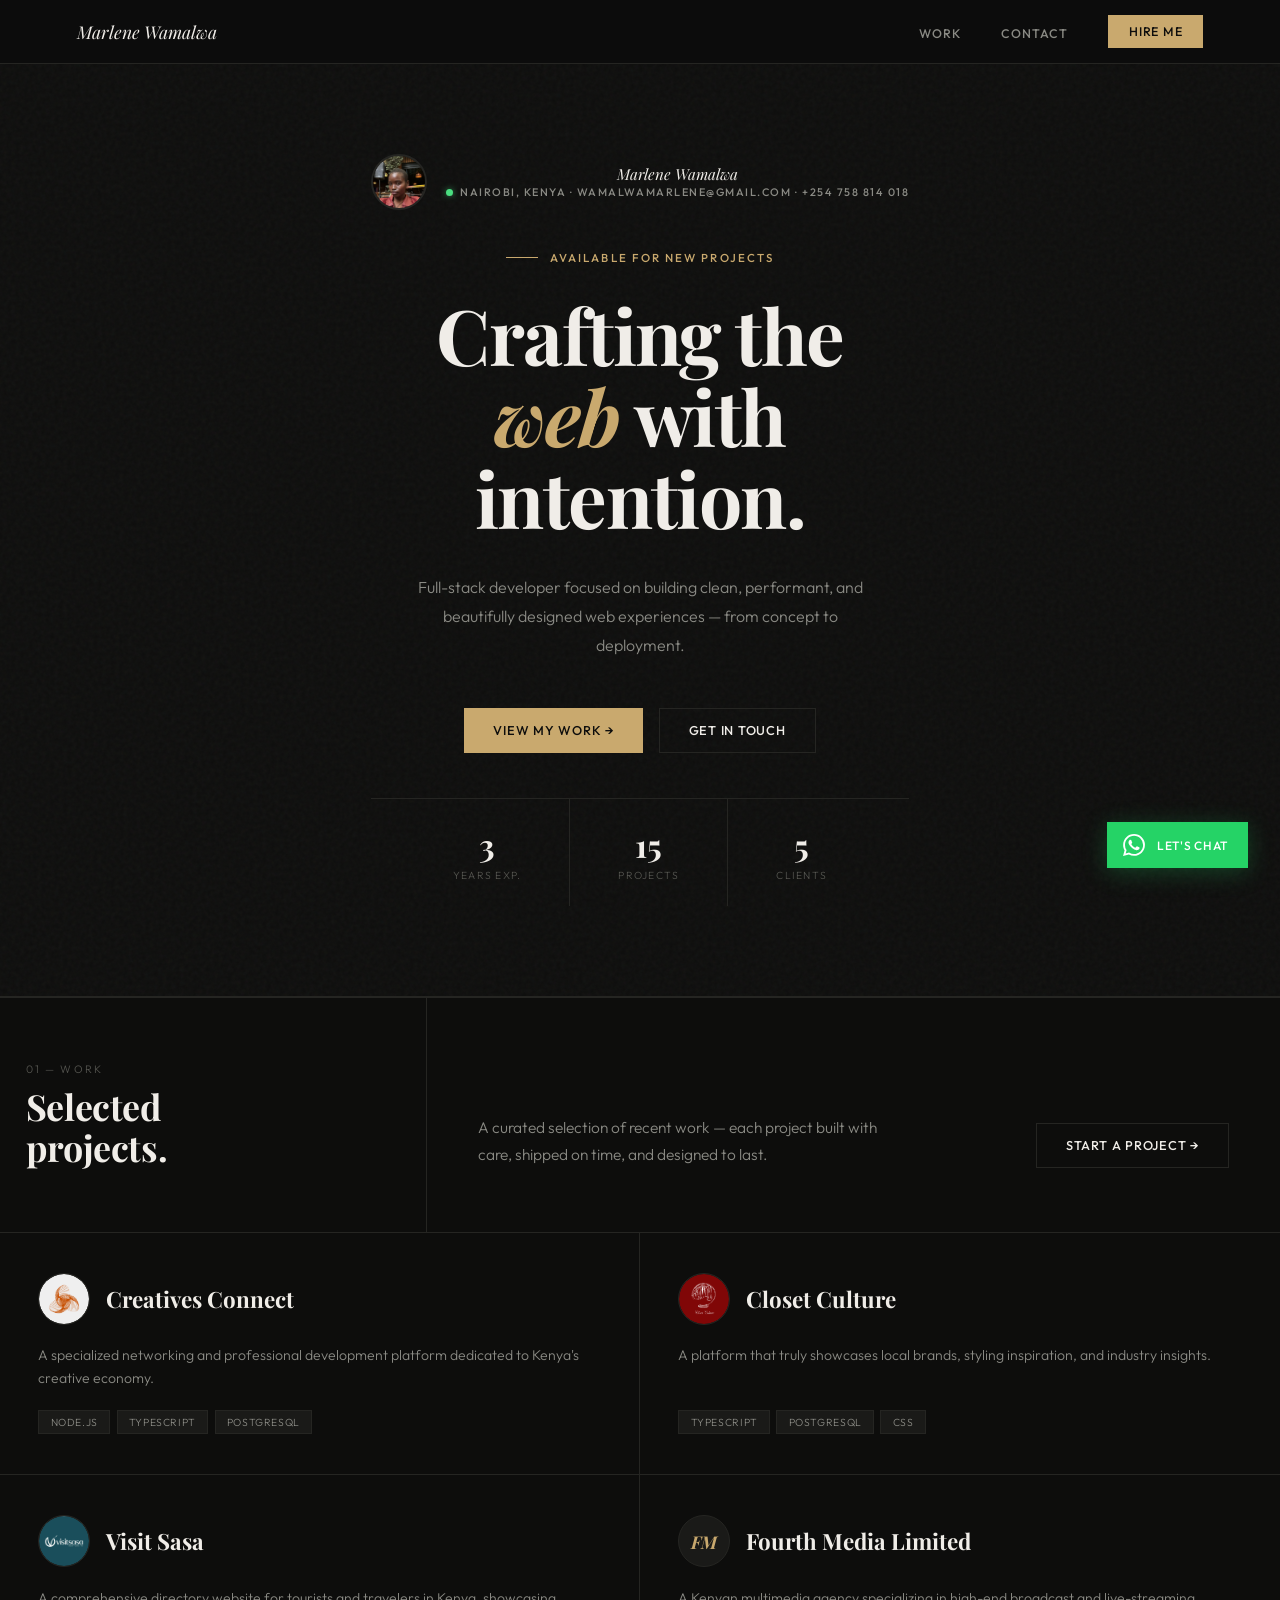
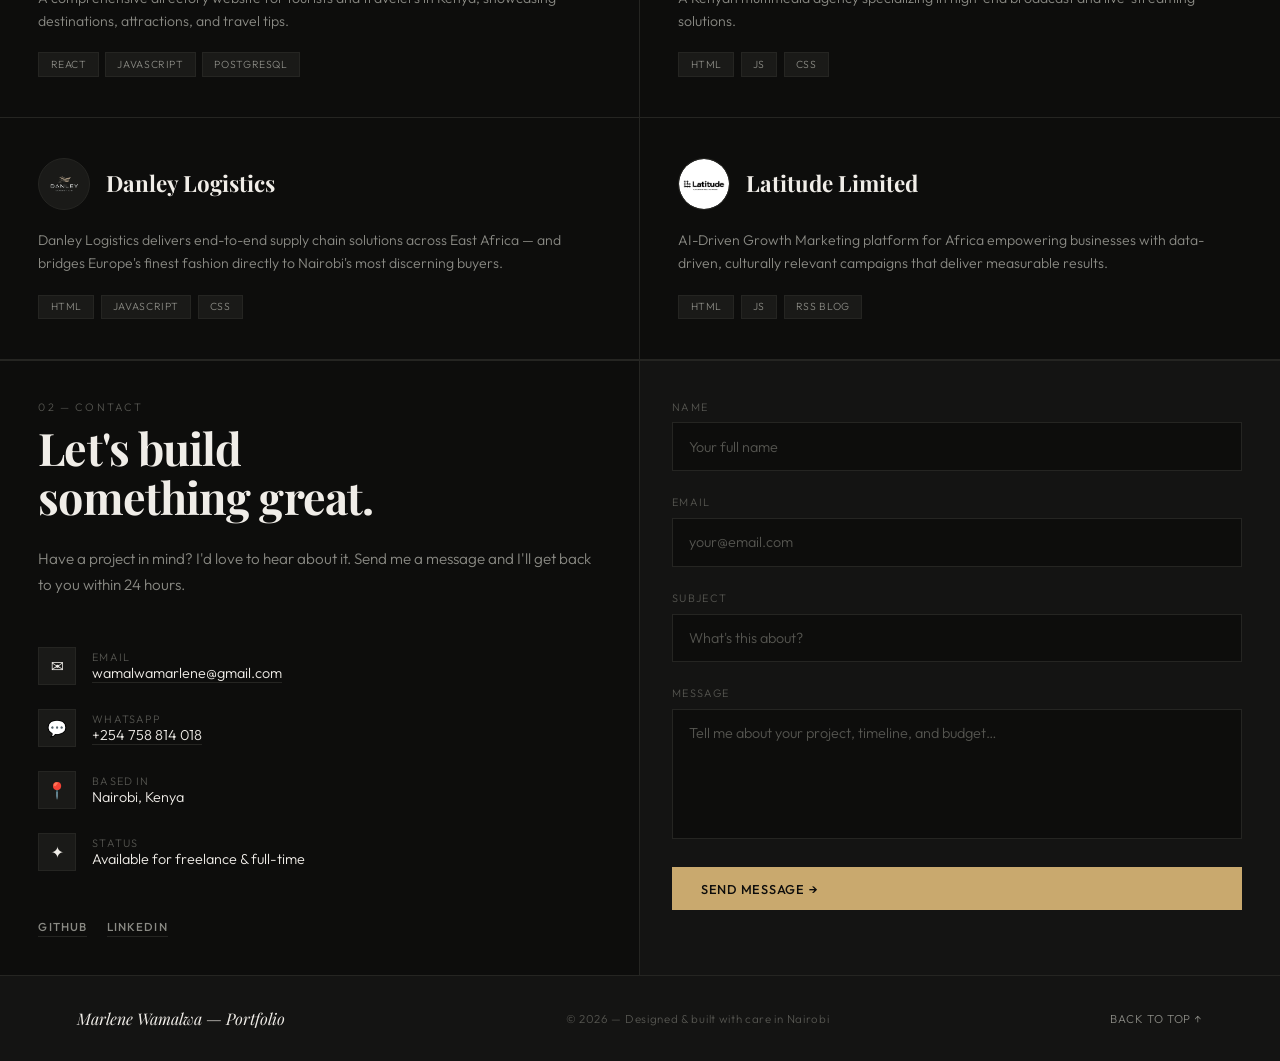
==== commit 80d872a9: "new" ====
--- a/index.html
+++ b/index.html
@@ -10,14 +10,16 @@
   *, *::before, *::after { box-sizing: border-box; margin: 0; padding: 0; }
 
   :root {
-    --bg: #f9f8f6;
-    --white: #ffffff;
-    --ink: #111110;
-    --mid: #555552;
-    --light: #a8a8a4;
-    --border: #e4e3df;
+    --bg: #0d0d0c;
+    --surface: #141413;
+    --surface2: #1a1a18;
+    --white: #f0ede8;
+    --ink: #f0ede8;
+    --mid: #8a8a84;
+    --light: #555550;
+    --border: #252522;
     --accent: #c9a96e;
-    --accent-light: #f5efe4;
+    --accent-light: #1e1b14;
     --serif: 'Playfair Display', Georgia, serif;
     --sans: 'Outfit', system-ui, sans-serif;
   }
@@ -36,7 +38,7 @@
   /* ── NAV ── */
   nav {
     position: fixed; top: 0; width: 100%; z-index: 100;
-    background: rgba(249,248,246,0.92);
+    background: rgba(13,13,12,0.92);
     backdrop-filter: blur(16px);
     border-bottom: 1px solid var(--border);
     padding: 0 6%;
@@ -63,29 +65,88 @@
   .nav-hire {
     font-size: 0.78rem; font-weight: 500;
     letter-spacing: 0.06em; text-transform: uppercase;
-    color: var(--white); background: var(--ink);
+    color: var(--bg); background: var(--accent);
     padding: 0.55rem 1.3rem; text-decoration: none;
     transition: background 0.2s;
   }
-  .nav-hire:hover { background: var(--accent); }
+  .nav-hire:hover { background: var(--white); color: var(--bg); }
 
   /* ── HERO ── */
   #hero {
     min-height: 100vh;
-    display: grid; grid-template-columns: 1fr 1fr;
+    display: flex;
+    flex-direction: column;
+    justify-content: center;
+    align-items: center;
+    text-align: center;
+    padding: 0 6%;
     padding-top: 64px;
-  }
-  .hero-left {
-    padding: 8% 6%;
-    display: flex; flex-direction: column; justify-content: center;
-    border-right: 1px solid var(--border);
-  }
+    border-bottom: 1px solid var(--border);
+    position: relative;
+  }
+
+  /* subtle grain overlay */
+  #hero::before {
+    content: '';
+    position: absolute; inset: 0;
+    background-image: url("data:image/svg+xml,%3Csvg viewBox='0 0 256 256' xmlns='http://www.w3.org/2000/svg'%3E%3Cfilter id='noise'%3E%3CfeTurbulence type='fractalNoise' baseFrequency='0.9' numOctaves='4' stitchTiles='stitch'/%3E%3C/filter%3E%3Crect width='100%25' height='100%25' filter='url(%23noise)' opacity='0.04'/%3E%3C/svg%3E");
+    pointer-events: none; z-index: 0;
+  }
+
+  .hero-inner {
+    position: relative; z-index: 1;
+    max-width: 820px;
+    padding: 10vh 0;
+    display: flex;
+    flex-direction: column;
+    align-items: center;
+  }
+
+  /* avatar + identity row */
+  .hero-identity {
+    display: flex; align-items: center; gap: 1.2rem;
+    margin-bottom: 2.5rem;
+    opacity: 0; animation: up 0.7s 0.2s ease forwards;
+  }
+  .hero-avatar {
+    width: 56px; height: 56px;
+    border-radius: 50%;
+    border: 2px solid var(--border);
+    overflow: hidden; flex-shrink: 0;
+    background: var(--surface2);
+  }
+  .hero-avatar img {
+    width: 100%; height: 100%;
+    object-fit: cover; object-position: center top;
+    display: block;
+  }
+
+  .hero-id-name {
+    font-family: var(--serif);
+    font-size: 0.95rem; font-style: italic;
+    color: var(--ink); line-height: 1.2;
+  }
+  .hero-id-meta {
+    font-size: 0.68rem; font-weight: 500;
+    letter-spacing: 0.14em; text-transform: uppercase;
+    color: var(--mid); margin-top: 0.15rem;
+  }
+  .hero-id-dot {
+    width: 7px; height: 7px; border-radius: 50%;
+    background: #4ade80; display: inline-block;
+    margin-right: 0.45rem;
+    box-shadow: 0 0 6px rgba(74,222,128,0.6);
+    animation: pulse 2.5s infinite;
+  }
+  @keyframes pulse { 0%,100%{opacity:1;} 50%{opacity:0.5;} }
+
   .hero-eyebrow {
     font-size: 0.72rem; font-weight: 500;
     letter-spacing: 0.18em; text-transform: uppercase;
-    color: var(--accent); margin-bottom: 2rem;
+    color: var(--accent); margin-bottom: 1.8rem;
     display: flex; align-items: center; gap: 0.75rem;
-    opacity: 0; animation: up 0.7s 0.3s ease forwards;
+    justify-content: center;
+    opacity: 0; animation: up 0.7s 0.4s ease forwards;
   }
   .hero-eyebrow::before {
     content: ''; display: inline-block;
@@ -93,21 +154,23 @@
   }
   h1 {
     font-family: var(--serif);
-    font-size: clamp(3rem, 5.5vw, 5.5rem);
-    font-weight: 700; line-height: 1.08;
+    font-size: clamp(3.2rem, 6vw, 6rem);
+    font-weight: 700; line-height: 1.06;
     letter-spacing: -0.02em; color: var(--ink);
-    margin-bottom: 2rem;
-    opacity: 0; animation: up 0.7s 0.5s ease forwards;
+    margin-bottom: 2.2rem;
+    opacity: 0; animation: up 0.7s 0.6s ease forwards;
   }
   h1 em { font-style: italic; color: var(--accent); }
   .hero-body {
-    font-size: 1rem; line-height: 1.75;
-    color: var(--mid); max-width: 420px; margin-bottom: 3rem;
-    opacity: 0; animation: up 0.7s 0.7s ease forwards;
+    font-size: 1rem; line-height: 1.8;
+    color: var(--mid); max-width: 460px; margin-bottom: 3rem;
+    text-align: center;
+    opacity: 0; animation: up 0.7s 0.8s ease forwards;
   }
   .hero-actions {
     display: flex; gap: 1rem; flex-wrap: wrap;
-    opacity: 0; animation: up 0.7s 0.9s ease forwards;
+    justify-content: center;
+    opacity: 0; animation: up 0.7s 1s ease forwards;
   }
   .btn {
     display: inline-flex; align-items: center; gap: 0.5rem;
@@ -116,55 +179,32 @@
     text-decoration: none; padding: 0.85rem 1.8rem;
     transition: all 0.22s; cursor: pointer; border: none;
   }
-  .btn-dark { background: var(--ink); color: var(--white); }
-  .btn-dark:hover { background: var(--accent); }
+  .btn-dark { background: var(--accent); color: var(--bg); }
+  .btn-dark:hover { background: var(--white); color: var(--bg); }
   .btn-ghost { background: transparent; color: var(--ink); border: 1px solid var(--border); }
-  .btn-ghost:hover { border-color: var(--ink); }
-  .btn-accent { background: var(--accent); color: var(--white); }
-  .btn-accent:hover { background: var(--ink); }
-
-  /* Hero right — big image */
-  .hero-right {
-    background: var(--white);
-    display: flex; flex-direction: column; justify-content: flex-end;
-    position: relative; overflow: hidden;
-  }
-  .hero-img-fill {
-    position: absolute;
-    inset: 0;
-    bottom: 90px; /* leave room for stats */
-    overflow: hidden;
-    opacity: 0; animation: fadeIn 1s 0.8s ease forwards;
-  }
-  .hero-img-fill img {
-    width: 60%; height: 60%;
-    object-fit: cover;
-    object-position: center top;
-    display: block;
-  }
-  .hero-img-overlay {
-    position: absolute; inset: 0; bottom: 90px;
-    background: linear-gradient(to bottom, transparent 55%, rgba(255,255,255,0.18) 100%);
-    pointer-events: none;
-  }
+  .btn-ghost:hover { border-color: var(--accent); color: var(--accent); }
+
+  /* hero stats bar */
   .hero-stats {
-    display: grid; grid-template-columns: 1fr 1fr 1fr;
+    display: flex; gap: 0;
     border-top: 1px solid var(--border);
+    margin-top: 5vh;
+    width: 100%;
+    justify-content: center;
     opacity: 0; animation: up 0.8s 1.2s ease forwards;
-    position: relative; z-index: 2;
-    background: var(--white);
   }
   .hero-stat {
-    padding: 1.5rem 1.2rem; text-align: center;
+    padding: 1.5rem 3rem;
     border-right: 1px solid var(--border);
+    text-align: center;
   }
   .hero-stat:last-child { border-right: none; }
   .hero-stat-num {
-    font-family: var(--serif); font-size: 1.8rem;
+    font-family: var(--serif); font-size: 2rem;
     font-weight: 700; color: var(--ink); display: block;
   }
   .hero-stat-lbl {
-    font-size: 0.68rem; letter-spacing: 0.1em;
+    font-size: 0.65rem; letter-spacing: 0.12em;
     text-transform: uppercase; color: var(--light); margin-top: 0.2rem;
   }
 
@@ -181,7 +221,6 @@
   }
   .projects-intro p { font-size: 0.97rem; line-height: 1.75; color: var(--mid); max-width: 420px; }
 
-  /* Two-column project grid */
   .project-grid {
     display: grid;
     grid-template-columns: 1fr 1fr;
@@ -196,13 +235,13 @@
     position: relative;
   }
   .project-card:nth-child(even) { border-right: none; }
-  .project-card:hover { background: var(--white); }
+  .project-card:hover { background: var(--surface); }
   .project-card:hover .project-arrow { opacity: 1; transform: translateX(0); }
   .project-card-top { display: flex; align-items: center; gap: 1rem; }
   .project-logo {
     width: 52px; height: 52px;
     border-radius: 50%;
-    background: var(--accent-light);
+    background: var(--surface2);
     border: 1px solid var(--border);
     display: flex; align-items: center; justify-content: center;
     overflow: hidden; flex-shrink: 0;
@@ -215,135 +254,21 @@
     font-family: var(--serif); font-size: 1.1rem;
     font-weight: 700; color: var(--accent); font-style: italic;
   }
-  .project-name { font-family: var(--serif); font-size: 1.4rem; font-weight: 700; line-height: 1.2; }
+  .project-name { font-family: var(--serif); font-size: 1.4rem; font-weight: 700; line-height: 1.2; color: var(--ink); }
   .project-desc { font-size: 0.88rem; color: var(--mid); line-height: 1.65; flex: 1; }
   .project-footer { display: flex; align-items: center; justify-content: space-between; flex-wrap: wrap; gap: 0.75rem; }
   .project-tags { display: flex; flex-wrap: wrap; gap: 0.4rem; }
   .ptag {
     font-size: 0.65rem; letter-spacing: 0.06em; text-transform: uppercase;
-    color: var(--mid); background: var(--accent-light); padding: 0.3rem 0.7rem;
+    color: var(--mid); background: var(--surface2); padding: 0.3rem 0.7rem;
+    border: 1px solid var(--border);
   }
   .project-arrow {
     font-size: 0.78rem; font-weight: 500; letter-spacing: 0.06em;
-    text-transform: uppercase; color: var(--ink); text-decoration: none;
+    text-transform: uppercase; color: var(--accent); text-decoration: none;
     opacity: 0; transform: translateX(-8px); transition: all 0.25s; white-space: nowrap;
     flex-shrink: 0;
   }
-
-  /* ── PRICING ── */
-  #pricing { border-top: 1px solid var(--border); }
-  .pricing-header {
-    display: grid; grid-template-columns: 1fr 2fr;
-    border-bottom: 1px solid var(--border);
-  }
-  .pricing-label { padding: 4rem 4% 4rem 6%; border-right: 1px solid var(--border); }
-  .pricing-intro { padding: 4rem 6%; display: flex; align-items: flex-end; }
-  .pricing-intro p { font-size: 0.97rem; line-height: 1.75; color: var(--mid); max-width: 480px; }
-
-  .pricing-grid {
-    display: grid;
-    grid-template-columns: repeat(4, 1fr);
-    border-top: none;
-  }
-  .pricing-card {
-    border-right: 1px solid var(--border);
-    border-bottom: 1px solid var(--border);
-    padding: 2.5rem 2rem 2rem;
-    display: flex; flex-direction: column; gap: 1.25rem;
-    transition: background 0.22s;
-    position: relative;
-    overflow: hidden;
-  }
-  .pricing-card:last-child { border-right: none; }
-  .pricing-card.featured {
-    background: var(--ink); color: var(--white);
-    --card-mid: rgba(255,255,255,0.65);
-    --card-border: rgba(255,255,255,0.15);
-    --card-tag-bg: rgba(255,255,255,0.1);
-    --card-tag-color: rgba(255,255,255,0.8);
-  }
-  .pricing-card:not(.featured) {
-    --card-mid: var(--mid);
-    --card-border: var(--border);
-    --card-tag-bg: var(--accent-light);
-    --card-tag-color: var(--mid);
-  }
-  .pricing-card:not(.featured):hover { background: var(--white); }
-  .pricing-badge {
-    font-size: 0.62rem; letter-spacing: 0.18em; text-transform: uppercase;
-    color: var(--accent); display: flex; align-items: center; gap: 0.5rem;
-    margin-bottom: 0.25rem;
-  }
-  .pricing-badge.white { color: rgba(201,169,110,0.9); }
-  .pricing-tier {
-    font-family: var(--serif); font-size: 1.4rem; font-weight: 700;
-    line-height: 1.15;
-  }
-  .pricing-price {
-    border-top: 1px solid var(--card-border);
-    border-bottom: 1px solid var(--card-border);
-    padding: 1rem 0;
-  }
-  .pricing-amount {
-    font-family: var(--serif); font-size: 2rem; font-weight: 700;
-  }
-  .pricing-currency {
-    font-size: 1rem; font-weight: 400; vertical-align: top;
-    margin-top: 0.4rem; display: inline-block;
-  }
-  .pricing-note { font-size: 0.72rem; color: var(--card-mid); margin-top: 0.25rem; }
-  .pricing-desc { font-size: 0.85rem; color: var(--card-mid); line-height: 1.65; }
-
-  /* Accordion for what's included */
-  .pricing-accordion-btn {
-    display: flex; align-items: center; justify-content: space-between;
-    width: 100%; background: none; border: none; cursor: pointer;
-    font-family: var(--sans); font-size: 0.72rem; font-weight: 500;
-    letter-spacing: 0.1em; text-transform: uppercase;
-    color: inherit; padding: 0.5rem 0;
-    border-top: 1px solid var(--card-border);
-    margin-top: auto;
-    transition: opacity 0.2s;
-  }
-  .pricing-accordion-btn:hover { opacity: 0.7; }
-  .pricing-accordion-icon {
-    font-size: 1.2rem; transition: transform 0.3s ease;
-    display: inline-block; line-height: 1;
-  }
-  .pricing-accordion-btn[aria-expanded="true"] .pricing-accordion-icon {
-    transform: rotate(45deg);
-  }
-  .pricing-accordion-body {
-    max-height: 0; overflow: hidden;
-    transition: max-height 0.4s ease, padding 0.3s;
-  }
-  .pricing-accordion-body.open { max-height: 600px; }
-  .pricing-features {
-    display: flex; flex-direction: column; gap: 0.6rem;
-    padding: 1rem 0 0.25rem;
-  }
-  .pricing-feature {
-    display: flex; align-items: flex-start; gap: 0.6rem;
-    font-size: 0.82rem; color: var(--card-mid); line-height: 1.5;
-  }
-  .pricing-feature-icon { flex-shrink: 0; color: var(--accent); font-style: normal; }
-  .pricing-cta {
-    display: inline-flex; align-items: center; justify-content: center;
-    padding: 0.7rem 1.2rem;
-    font-size: 0.72rem; font-weight: 500;
-    letter-spacing: 0.06em; text-transform: uppercase;
-    text-decoration: none; transition: all 0.22s;
-    margin-top: 0.5rem;
-  }
-  .pricing-cta-dark { background: var(--ink); color: var(--white); }
-  .pricing-cta-dark:hover { background: var(--accent); }
-  .pricing-cta-light { background: var(--accent); color: var(--white); }
-  .pricing-cta-light:hover { background: var(--white); color: var(--ink); }
-  .pricing-cta-ghost {
-    border: 1px solid var(--border); color: var(--ink);
-    background: transparent;
-  }
-  .pricing-cta-ghost:hover { border-color: var(--ink); background: var(--ink); color: var(--white); }
 
   /* ── CONTACT ── */
   #contact { border-top: 1px solid var(--border); display: grid; grid-template-columns: 1fr 1fr; }
@@ -352,13 +277,13 @@
   .contact-sub { font-size: 0.95rem; line-height: 1.75; color: var(--mid); margin-bottom: 3rem; }
   .contact-details { display: flex; flex-direction: column; gap: 1.5rem; margin-bottom: 3rem; }
   .cdetail { display: flex; align-items: center; gap: 1rem; }
-  .cdetail-icon { width: 38px; height: 38px; background: var(--accent-light); display: flex; align-items: center; justify-content: center; font-size: 1rem; flex-shrink: 0; }
+  .cdetail-icon { width: 38px; height: 38px; background: var(--surface2); border: 1px solid var(--border); display: flex; align-items: center; justify-content: center; font-size: 1rem; flex-shrink: 0; }
   .cdetail-label { font-size: 0.68rem; letter-spacing: 0.1em; text-transform: uppercase; color: var(--light); }
   .cdetail-val { font-size: 0.9rem; color: var(--ink); }
   .social-row { display: flex; gap: 1.2rem; }
   .soc { font-size: 0.72rem; font-weight: 500; letter-spacing: 0.1em; text-transform: uppercase; color: var(--mid); text-decoration: none; padding-bottom: 2px; border-bottom: 1px solid var(--border); transition: color 0.2s, border-color 0.2s; }
-  .soc:hover { color: var(--ink); border-color: var(--ink); }
-  .contact-right { padding: 6% 6% 6% 5%; background: var(--white); }
+  .soc:hover { color: var(--accent); border-color: var(--accent); }
+  .contact-right { padding: 6% 6% 6% 5%; background: var(--surface); }
   .contact-form { display: flex; flex-direction: column; gap: 1.5rem; }
   .cf-label { display: block; font-size: 0.68rem; letter-spacing: 0.12em; text-transform: uppercase; color: var(--light); margin-bottom: 0.55rem; }
   .cf-input, .cf-textarea {
@@ -366,16 +291,16 @@
     color: var(--ink); font-family: var(--sans); font-size: 0.9rem; font-weight: 300;
     padding: 0.9rem 1rem; outline: none; transition: border-color 0.2s; resize: none;
   }
-  .cf-input:focus, .cf-textarea:focus { border-color: var(--ink); }
+  .cf-input:focus, .cf-textarea:focus { border-color: var(--accent); }
   .cf-input::placeholder, .cf-textarea::placeholder { color: var(--light); }
   .cf-textarea { min-height: 130px; }
 
   /* ── FOOTER ── */
-  footer { border-top: 1px solid var(--border); padding: 2rem 6%; display: flex; justify-content: space-between; align-items: center; flex-wrap: wrap; gap: 1rem; background: var(--white); }
+  footer { border-top: 1px solid var(--border); padding: 2rem 6%; display: flex; justify-content: space-between; align-items: center; flex-wrap: wrap; gap: 1rem; background: var(--surface); }
   .footer-logo { font-family: var(--serif); font-style: italic; font-size: 1rem; color: var(--ink); }
   .footer-copy { font-size: 0.72rem; letter-spacing: 0.06em; color: var(--light); }
   .footer-back { font-size: 0.72rem; letter-spacing: 0.08em; text-transform: uppercase; color: var(--mid); text-decoration: none; transition: color 0.2s; }
-  .footer-back:hover { color: var(--ink); }
+  .footer-back:hover { color: var(--accent); }
 
   /* ── WHATSAPP FLOAT ── */
   .wa-float {
@@ -383,14 +308,13 @@
     display: flex; align-items: center; gap: 0.75rem;
     background: #25D366; color: #fff;
     padding: 0.75rem 1.25rem 0.75rem 1rem;
-    border-radius: 0; /* keep the square/editorial aesthetic */
     text-decoration: none;
     font-size: 0.75rem; font-weight: 500; letter-spacing: 0.06em; text-transform: uppercase;
-    box-shadow: 0 4px 24px rgba(37,211,102,0.35);
+    box-shadow: 0 4px 24px rgba(37,211,102,0.25);
     transition: background 0.22s, box-shadow 0.22s, transform 0.22s;
     animation: up 0.7s 1.5s ease both;
   }
-  .wa-float:hover { background: #1fbd5a; transform: translateY(-2px); box-shadow: 0 8px 32px rgba(37,211,102,0.45); }
+  .wa-float:hover { background: #1fbd5a; transform: translateY(-2px); box-shadow: 0 8px 32px rgba(37,211,102,0.35); }
   .wa-float svg { flex-shrink: 0; }
   .wa-label { display: block; }
 
@@ -398,7 +322,7 @@
   .section-num { font-size: 0.68rem; letter-spacing: 0.2em; text-transform: uppercase; color: var(--light); margin-bottom: 0.6rem; }
   .section-heading {
     font-family: var(--serif); font-size: clamp(1.8rem, 2.8vw, 2.8rem);
-    font-weight: 700; line-height: 1.15; letter-spacing: -0.01em;
+    font-weight: 700; line-height: 1.15; letter-spacing: -0.01em; color: var(--ink);
   }
 
   /* ── ANIMATIONS ── */
@@ -409,32 +333,21 @@
   .reveal.visible { opacity: 1; transform: none; }
 
   /* ── RESPONSIVE ── */
-  @media (max-width: 1100px) {
-    .pricing-grid { grid-template-columns: 1fr 1fr; }
-    .pricing-card:nth-child(2) { border-right: none; }
-    .pricing-card:nth-child(3) { border-right: 1px solid var(--border); border-top: none; }
-    .pricing-card:nth-child(4) { border-right: none; border-top: none; }
-  }
   @media (max-width: 900px) {
-    #hero { grid-template-columns: 1fr; }
-    .hero-right { min-height: 70vw; }
-    .hero-img-fill { bottom: 90px; }
+    .hero-inner { padding: 8vh 0; }
     .project-grid { grid-template-columns: 1fr; }
     .project-card { border-right: none; }
     .project-card:nth-child(even) { border-right: none; }
-    .pricing-grid { grid-template-columns: 1fr; }
-    .pricing-card { border-right: none; border-bottom: 1px solid var(--border); }
-    .pricing-card:last-child { border-bottom: none; }
     #contact { grid-template-columns: 1fr; }
     .contact-left { border-right: none; border-bottom: 1px solid var(--border); }
-    .contact-right { background: var(--bg); }
+    .contact-right { background: var(--surface2); }
     .projects-header { grid-template-columns: 1fr; }
-    .pricing-header { grid-template-columns: 1fr; }
-    .pricing-label { border-right: none; border-bottom: 1px solid var(--border); }
     .nav-links { display: none; }
     .project-arrow { opacity: 1; transform: none; }
     .wa-float .wa-label { display: none; }
-    .wa-float { padding: 0.85rem; border-radius: 0; }
+    .wa-float { padding: 0.85rem; }
+    .hero-stats { flex-wrap: wrap; }
+    .hero-stat { padding: 1.2rem 2rem 1.2rem 0; margin-right: 2rem; }
   }
 </style>
 </head>
@@ -456,7 +369,6 @@
   <div class="nav-right">
     <ul class="nav-links">
       <li><a href="#projects">Work</a></li>
-      <li><a href="#pricing">Pricing</a></li>
       <li><a href="#contact">Contact</a></li>
     </ul>
     <a href="https://wa.me/254758814018?text=Hi%20Marlene%2C%20I%27d%20love%20to%20hire%20you%20for%20a%20project!" target="_blank" rel="noopener" class="nav-hire">Hire me</a>
@@ -465,20 +377,30 @@
 
 <!-- HERO -->
 <section id="hero">
-  <div class="hero-left">
+  <div class="hero-inner">
+
+    <!-- Small avatar + identity -->
+    <div class="hero-identity">
+      <div class="hero-avatar">
+        <img src="images/marl.jpeg" alt="Marlene Wamalwa"
+          onerror="this.style.display='none';">
+      </div>
+      <div class="hero-id-text">
+        <div class="hero-id-name">Marlene Wamalwa</div>
+        <div class="hero-id-meta">
+          <span class="hero-id-dot"></span>Nairobi, Kenya · wamalwamarlene@gmail.com · +254 758 814 018
+        </div>
+      </div>
+    </div>
+
     <div class="hero-eyebrow">Available for new projects</div>
     <h1>Crafting the<br><em>web</em> with<br>intention.</h1>
     <p class="hero-body">Full-stack developer focused on building clean, performant, and beautifully designed web experiences — from concept to deployment.</p>
     <div class="hero-actions">
       <a href="#projects" class="btn btn-dark">View my work →</a>
-      <a href="#pricing" class="btn btn-ghost">See pricing</a>
-    </div>
-  </div>
-  <div class="hero-right">
-    <div class="hero-img-fill">
-      <img src="images/Marlene.jpeg" alt="Marlene Wamalwa — Web Developer">
-      <div class="hero-img-overlay"></div>
-    </div>
+      <a href="#contact" class="btn btn-ghost">Get in touch</a>
+    </div>
+
     <div class="hero-stats">
       <div class="hero-stat">
         <span class="hero-stat-num">3</span>
@@ -493,6 +415,7 @@
         <div class="hero-stat-lbl">Clients</div>
       </div>
     </div>
+
   </div>
 </section>
 
@@ -530,7 +453,7 @@
     <div class="project-card reveal">
       <div class="project-card-top">
         <div class="project-logo">
-          <img src="images/Closet Culture.png" alt="Lumiere"
+          <img src="images/Closet Culture.png" alt="Closet Culture"
             onerror="this.style.display='none'; this.nextElementSibling.style.display='flex';">
           <span class="project-logo-fallback" style="display:none;">Lu</span>
         </div>
@@ -575,16 +498,16 @@
       </div>
     </div>
 
-<div class="project-card reveal">
+    <div class="project-card reveal">
       <div class="project-card-top">
         <div class="project-logo">
-          <img src="images/danley.png" alt="Visit Sasa"
+          <img src="images/danley.png" alt="Danley Logistics"
             onerror="this.style.display='none'; this.nextElementSibling.style.display='flex';">
-          <span class="project-logo-fallback" style="display:none;">VS</span>
+          <span class="project-logo-fallback" style="display:none;">DL</span>
         </div>
         <div class="project-name">Danley Logistics</div>
       </div>
-      <div class="project-desc">Danley Logistics delivers end-to-end supply chain solutions across East Africa- and bridges Europe's finest fashion directly to Nairobi's most discerning buyers. One company, two engines of growth.</div>
+      <div class="project-desc">Danley Logistics delivers end-to-end supply chain solutions across East Africa — and bridges Europe's finest fashion directly to Nairobi's most discerning buyers.</div>
       <div class="project-footer">
         <div class="project-tags"><span class="ptag">HTML</span><span class="ptag">JavaScript</span><span class="ptag">CSS</span></div>
         <a href="https://danleylogistics.com/" class="project-arrow" target="_blank" rel="noopener">View project →</a>
@@ -594,160 +517,16 @@
     <div class="project-card reveal">
       <div class="project-card-top">
         <div class="project-logo">
-          <img src="images/latitude.png" alt="Fourth Media"
+          <img src="images/latitude.png" alt="Latitude Limited"
             onerror="this.style.display='none'; this.nextElementSibling.style.display='flex';">
-          <span class="project-logo-fallback" style="display:none;">FM</span>
+          <span class="project-logo-fallback" style="display:none;">LL</span>
         </div>
         <div class="project-name">Latitude Limited</div>
       </div>
-      <div class="project-desc">AI-Driven Growth Marketing platfrom for Africa empowering businesses with data-driven, culturally relevant campaigns that deliver measurable results across Kenya and beyond.</div>
+      <div class="project-desc">AI-Driven Growth Marketing platform for Africa empowering businesses with data-driven, culturally relevant campaigns that deliver measurable results.</div>
       <div class="project-footer">
         <div class="project-tags"><span class="ptag">HTML</span><span class="ptag">JS</span><span class="ptag">RSS Blog</span></div>
         <a href="https://www.latitude.co.ke/" class="project-arrow" target="_blank" rel="noopener">View project →</a>
-      </div>
-    </div>
-
-  </div>
-</section>
-
-<!-- PRICING -->
-<section id="pricing">
-  <div class="pricing-header">
-    <div class="pricing-label reveal">
-      <div class="section-num">02 — Pricing</div>
-      <h2 class="section-heading">Transparent<br>packages.</h2>
-    </div>
-    <div class="pricing-intro reveal">
-      <p>Every project is unique, but here's a clear starting point. All packages include mobile-responsive design, clean code, and a 2-week post-launch support window. Need something custom? Let's talk.</p>
-    </div>
-  </div>
-
-  <div class="pricing-grid">
-
-    <!-- CARD 1: Website Revamp -->
-    <div class="pricing-card reveal">
-      <div>
-        <div class="pricing-badge">✦ Revamp</div>
-        <div class="pricing-tier">Existing Website<br>Revamp</div>
-      </div>
-      <div class="pricing-price">
-        <div class="pricing-amount"><span class="pricing-currency">KSh </span>5,000</div>
-        <div class="pricing-note">One-time project fee</div>
-      </div>
-      <div class="pricing-desc">Give your outdated site a complete visual and technical refresh, faster, sharper, and built to convert.</div>
-      <a href="https://wa.me/254758814018?text=Hi%20Marlene%2C%20I%27m%20interested%20in%20the%20Website%20Revamp%20package." target="_blank" rel="noopener" class="pricing-cta pricing-cta-ghost">Get started →</a>
-      <div>
-        <button class="pricing-accordion-btn" aria-expanded="false" onclick="toggleAccordion(this)">
-          What's included <span class="pricing-accordion-icon">+</span>
-        </button>
-        <div class="pricing-accordion-body">
-          <ul class="pricing-features">
-            <li class="pricing-feature"><em class="pricing-feature-icon">✦</em> Full UI/UX redesign on your existing domain</li>
-            <li class="pricing-feature"><em class="pricing-feature-icon">✦</em> Performance audit & speed optimisation</li>
-            <li class="pricing-feature"><em class="pricing-feature-icon">✦</em> Mobile & tablet responsive layout</li>
-            <li class="pricing-feature"><em class="pricing-feature-icon">✦</em> SEO metadata update (title, description, OG)</li>
-            <li class="pricing-feature"><em class="pricing-feature-icon">✦</em> Content migration from old site</li>
-            <li class="pricing-feature"><em class="pricing-feature-icon">✦</em> Up to 6 pages redesigned</li>
-            <li class="pricing-feature"><em class="pricing-feature-icon">✦</em> 2 rounds of design revisions</li>
-            <li class="pricing-feature"><em class="pricing-feature-icon">✦</em> 2-week post-launch support</li>
-          </ul>
-        </div>
-      </div>
-    </div>
-
-    <!-- CARD 2: Simple Website (FEATURED) -->
-    <div class="pricing-card featured reveal">
-      <div>
-        <div class="pricing-badge white">★ Most popular</div>
-        <div class="pricing-tier">Simple<br>Website</div>
-      </div>
-      <div class="pricing-price">
-        <div class="pricing-amount"><span class="pricing-currency">KSh </span>15,000</div>
-        <div class="pricing-note">One-time project fee</div>
-      </div>
-      <div class="pricing-desc">A polished, professional website built from scratch, ideal for freelancers, small businesses, agencies, and personal brands.</div>
-      <a href="https://wa.me/254758814018?text=Hi%20Marlene%2C%20I%27m%20interested%20in%20the%20Simple%20Website%20package." target="_blank" rel="noopener" class="pricing-cta pricing-cta-light">Get started →</a>
-      <div>
-        <button class="pricing-accordion-btn" aria-expanded="false" onclick="toggleAccordion(this)" style="border-top-color:rgba(255,255,255,0.15);">
-          What's included <span class="pricing-accordion-icon">+</span>
-        </button>
-        <div class="pricing-accordion-body">
-          <ul class="pricing-features">
-            <li class="pricing-feature"><em class="pricing-feature-icon">✦</em> Custom design</li>
-            <li class="pricing-feature"><em class="pricing-feature-icon">✦</em> Up to 8 pages (Home, About, Services, Contact, etc.)</li>
-            <li class="pricing-feature"><em class="pricing-feature-icon">✦</em> Mobile-first, fully responsive</li>
-            <li class="pricing-feature"><em class="pricing-feature-icon">✦</em> Contact form with email routing</li>
-            <li class="pricing-feature"><em class="pricing-feature-icon">✦</em> SEO foundations & sitemap</li>
-            <li class="pricing-feature"><em class="pricing-feature-icon">✦</em> Google Analytics integration</li>
-            <li class="pricing-feature"><em class="pricing-feature-icon">✦</em> Domain & hosting guidance</li>
-            <li class="pricing-feature"><em class="pricing-feature-icon">✦</em> 3 rounds of revisions</li>
-            <li class="pricing-feature"><em class="pricing-feature-icon">✦</em> 2-week post-launch support</li>
-          </ul>
-        </div>
-      </div>
-    </div>
-
-    <!-- CARD 3: Ecommerce -->
-    <div class="pricing-card reveal">
-      <div>
-        <div class="pricing-badge">✦ Commerce</div>
-        <div class="pricing-tier">E-commerce<br>Store</div>
-      </div>
-      <div class="pricing-price">
-        <div class="pricing-amount"><span class="pricing-currency">KSh </span>30,000</div>
-        <div class="pricing-note">One-time project fee</div>
-      </div>
-      <div class="pricing-desc">A fully functional online store with payment integration, product management, and a smooth checkout experience.</div>
-      <a href="https://wa.me/254758814018?text=Hi%20Marlene%2C%20I%27m%20interested%20in%20the%20E-commerce%20package." target="_blank" rel="noopener" class="pricing-cta pricing-cta-ghost">Get started →</a>
-      <div>
-        <button class="pricing-accordion-btn" aria-expanded="false" onclick="toggleAccordion(this)">
-          What's included <span class="pricing-accordion-icon">+</span>
-        </button>
-        <div class="pricing-accordion-body">
-          <ul class="pricing-features">
-            <li class="pricing-feature"><em class="pricing-feature-icon">✦</em> Custom storefront design</li>
-            <li class="pricing-feature"><em class="pricing-feature-icon">✦</em> Product catalog with categories & filters</li>
-            <li class="pricing-feature"><em class="pricing-feature-icon">✦</em> Shopping cart & wishlist</li>
-            <li class="pricing-feature"><em class="pricing-feature-icon">✦</em> M-Pesa / Stripe / PayPal integration</li>
-            <li class="pricing-feature"><em class="pricing-feature-icon">✦</em> Order management dashboard</li>
-            <li class="pricing-feature"><em class="pricing-feature-icon">✦</em> Inventory tracking</li>
-            <li class="pricing-feature"><em class="pricing-feature-icon">✦</em> SEO product pages</li>
-            <li class="pricing-feature"><em class="pricing-feature-icon">✦</em> Up to 50 initial products uploaded</li>
-            <li class="pricing-feature"><em class="pricing-feature-icon">✦</em> 2-week post-launch support</li>
-          </ul>
-        </div>
-      </div>
-    </div>
-
-    <!-- CARD 4: Web App -->
-    <div class="pricing-card reveal">
-      <div>
-        <div class="pricing-badge">✦ Custom Build</div>
-        <div class="pricing-tier">Web<br>Application</div>
-      </div>
-      <div class="pricing-price">
-        <div class="pricing-amount"><span class="pricing-currency">KSh </span>50,000</div>
-        <div class="pricing-note">Quoted per scope</div>
-      </div>
-      <div class="pricing-desc">Full-stack web applications with user authentication, databases, APIs, and dashboards — built to scale.</div>
-      <a href="https://wa.me/254758814018?text=Hi%20Marlene%2C%20I%27d%20like%20to%20discuss%20a%20custom%20Web%20Application." target="_blank" rel="noopener" class="pricing-cta pricing-cta-dark">Let's scope it →</a>
-      <div>
-        <button class="pricing-accordion-btn" aria-expanded="false" onclick="toggleAccordion(this)">
-          What's included <span class="pricing-accordion-icon">+</span>
-        </button>
-        <div class="pricing-accordion-body">
-          <ul class="pricing-features">
-            <li class="pricing-feature"><em class="pricing-feature-icon">✦</em> Full-stack architecture (React + Node.js)</li>
-            <li class="pricing-feature"><em class="pricing-feature-icon">✦</em> User authentication & role management</li>
-            <li class="pricing-feature"><em class="pricing-feature-icon">✦</em> Custom database design (PostgreSQL / MongoDB)</li>
-            <li class="pricing-feature"><em class="pricing-feature-icon">✦</em> REST API or GraphQL backend</li>
-            <li class="pricing-feature"><em class="pricing-feature-icon">✦</em> Admin dashboard & analytics</li>
-            <li class="pricing-feature"><em class="pricing-feature-icon">✦</em> Third-party API integrations</li>
-            <li class="pricing-feature"><em class="pricing-feature-icon">✦</em> Cloud deployment (Vercel, Railway, etc.)</li>
-            <li class="pricing-feature"><em class="pricing-feature-icon">✦</em> Testing & QA</li>
-            <li class="pricing-feature"><em class="pricing-feature-icon">✦</em> Ongoing retainer available</li>
-          </ul>
-        </div>
       </div>
     </div>
 
@@ -758,7 +537,7 @@
 <section id="contact">
   <div class="contact-left reveal">
     <div>
-      <div class="section-num">03 — Contact</div>
+      <div class="section-num">02 — Contact</div>
       <h2 class="contact-heading">Let's build<br>something great.</h2>
       <p class="contact-sub">Have a project in mind? I'd love to hear about it. Send me a message and I'll get back to you within 24 hours.</p>
       <div class="contact-details">
@@ -768,7 +547,7 @@
             <div class="cdetail-label">Email</div>
             <div class="cdetail-val">
               <a href="mailto:wamalwamarlene@gmail.com" style="color:inherit;text-decoration:none;border-bottom:1px solid var(--border);transition:border-color 0.2s;"
-                onmouseover="this.style.borderColor='var(--ink)'" onmouseout="this.style.borderColor='var(--border)'">
+                onmouseover="this.style.borderColor='var(--accent)'" onmouseout="this.style.borderColor='var(--border)'">
                 wamalwamarlene@gmail.com
               </a>
             </div>
@@ -780,7 +559,7 @@
             <div class="cdetail-label">WhatsApp</div>
             <div class="cdetail-val">
               <a href="https://wa.me/254758814018" target="_blank" rel="noopener" style="color:inherit;text-decoration:none;border-bottom:1px solid var(--border);transition:border-color 0.2s;"
-                onmouseover="this.style.borderColor='var(--ink)'" onmouseout="this.style.borderColor='var(--border)'">
+                onmouseover="this.style.borderColor='var(--accent)'" onmouseout="this.style.borderColor='var(--border)'">
                 +254 758 814 018
               </a>
             </div>
@@ -837,7 +616,7 @@
     let cur = '';
     sections.forEach(s => { if (window.scrollY >= s.offsetTop - 120) cur = s.id; });
     navAs.forEach(a => {
-      a.style.color = a.getAttribute('href') === `#${cur}` ? 'var(--ink)' : '';
+      a.style.color = a.getAttribute('href') === `#${cur}` ? 'var(--accent)' : '';
     });
   });
 
@@ -854,21 +633,6 @@
     );
     window.location.href = `mailto:wamalwamarlene@gmail.com?subject=${mailSubject}&body=${mailBody}`;
   });
-
-  // Pricing accordion
-  function toggleAccordion(btn) {
-    const expanded = btn.getAttribute('aria-expanded') === 'true';
-    // close all
-    document.querySelectorAll('.pricing-accordion-btn').forEach(b => {
-      b.setAttribute('aria-expanded', 'false');
-      b.nextElementSibling.classList.remove('open');
-    });
-    // open clicked if it was closed
-    if (!expanded) {
-      btn.setAttribute('aria-expanded', 'true');
-      btn.nextElementSibling.classList.add('open');
-    }
-  }
 </script>
 </body>
 </html>
